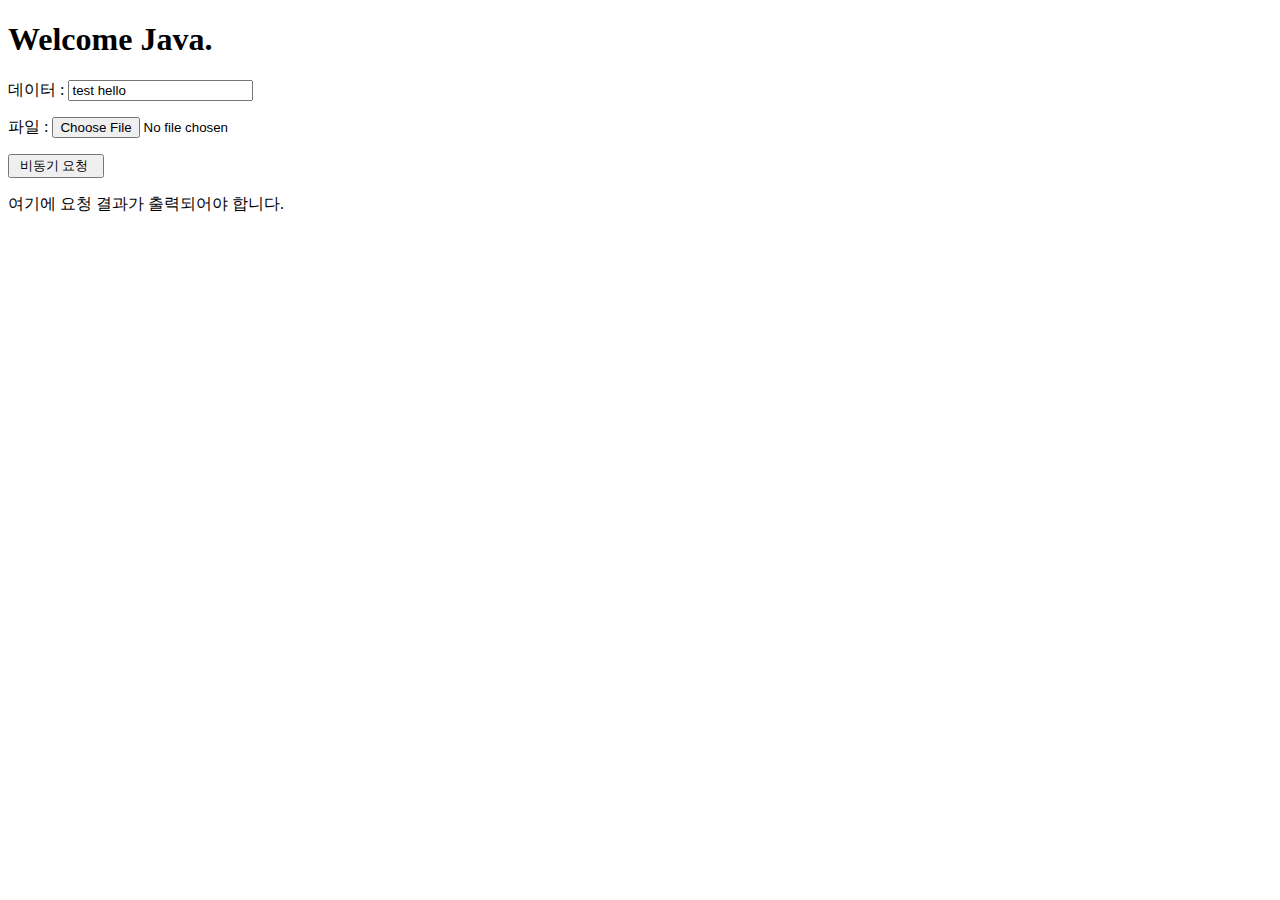
==== SignLanguage/src/main/resources/templates/index.html @ b76e85ae "Add files via upload" ====
<!DOCTYPE html>
<html xmlns:th="http://www.thymeleaf.org">
<head>
<meta charset="UTF-8">
<title>Insert title here</title>
<script src="https://code.jquery.com/jquery-3.6.1.js"></script>
<script type="text/javascript">
$(function() {
    $("input[type=button]").click(function() {
        console.log()
        var form = $("#fileUploadForm")[0];
        var form_data = new FormData(form);
        $("input[type=button]").prop("disabled", true);
        $.ajax({
            url : "http://localhost:8080/java_service",
            async : true,
            type : "POST",
            data : form_data,
            processData: false,
            contentType: false,
            success : function(data) {
                response = JSON.parse(data)
                $("#result").html(response.param+"<br>")
                img_src = "data:image/png;base64,"+response.file
                $("#result").append("<img src='"+img_src+"'>");
                $("input[type=button]").prop("disabled", false);
            },
            error : function(e) {
                console.log("ERROR : ", e);
                alert("fail");
            }
        });
    })
});
</script>
</head>
<body>
<h1>Welcome Java.</h1>
<form method="post" enctype="multipart/form-data" id="fileUploadForm">
    데이터 : <input type="text" name="data" value="test hello"><p>
    파일 : <input type="file" name="file"><p>
    <input type="button" value=" 비동기 요청  ">
</form>
<div id="result">여기에 요청 결과가 출력되어야 합니다.</div>
</body>
</html>
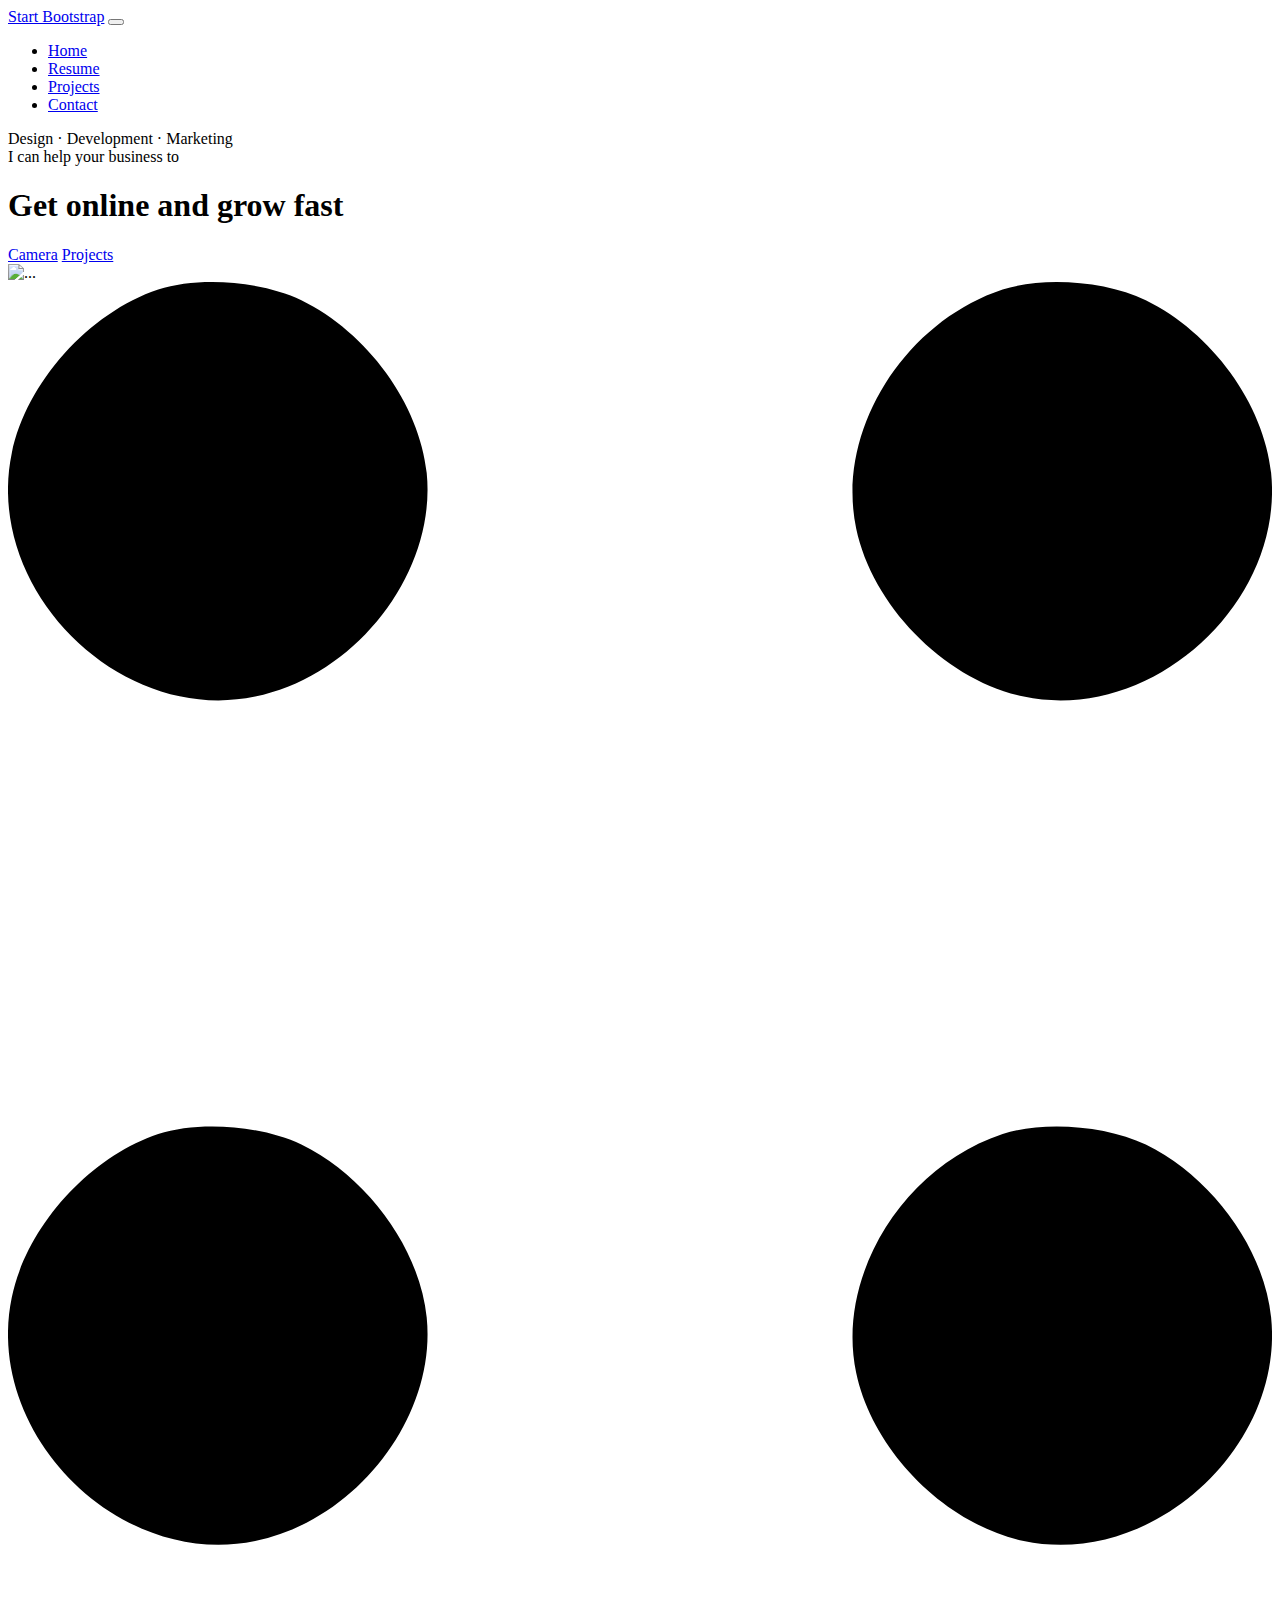
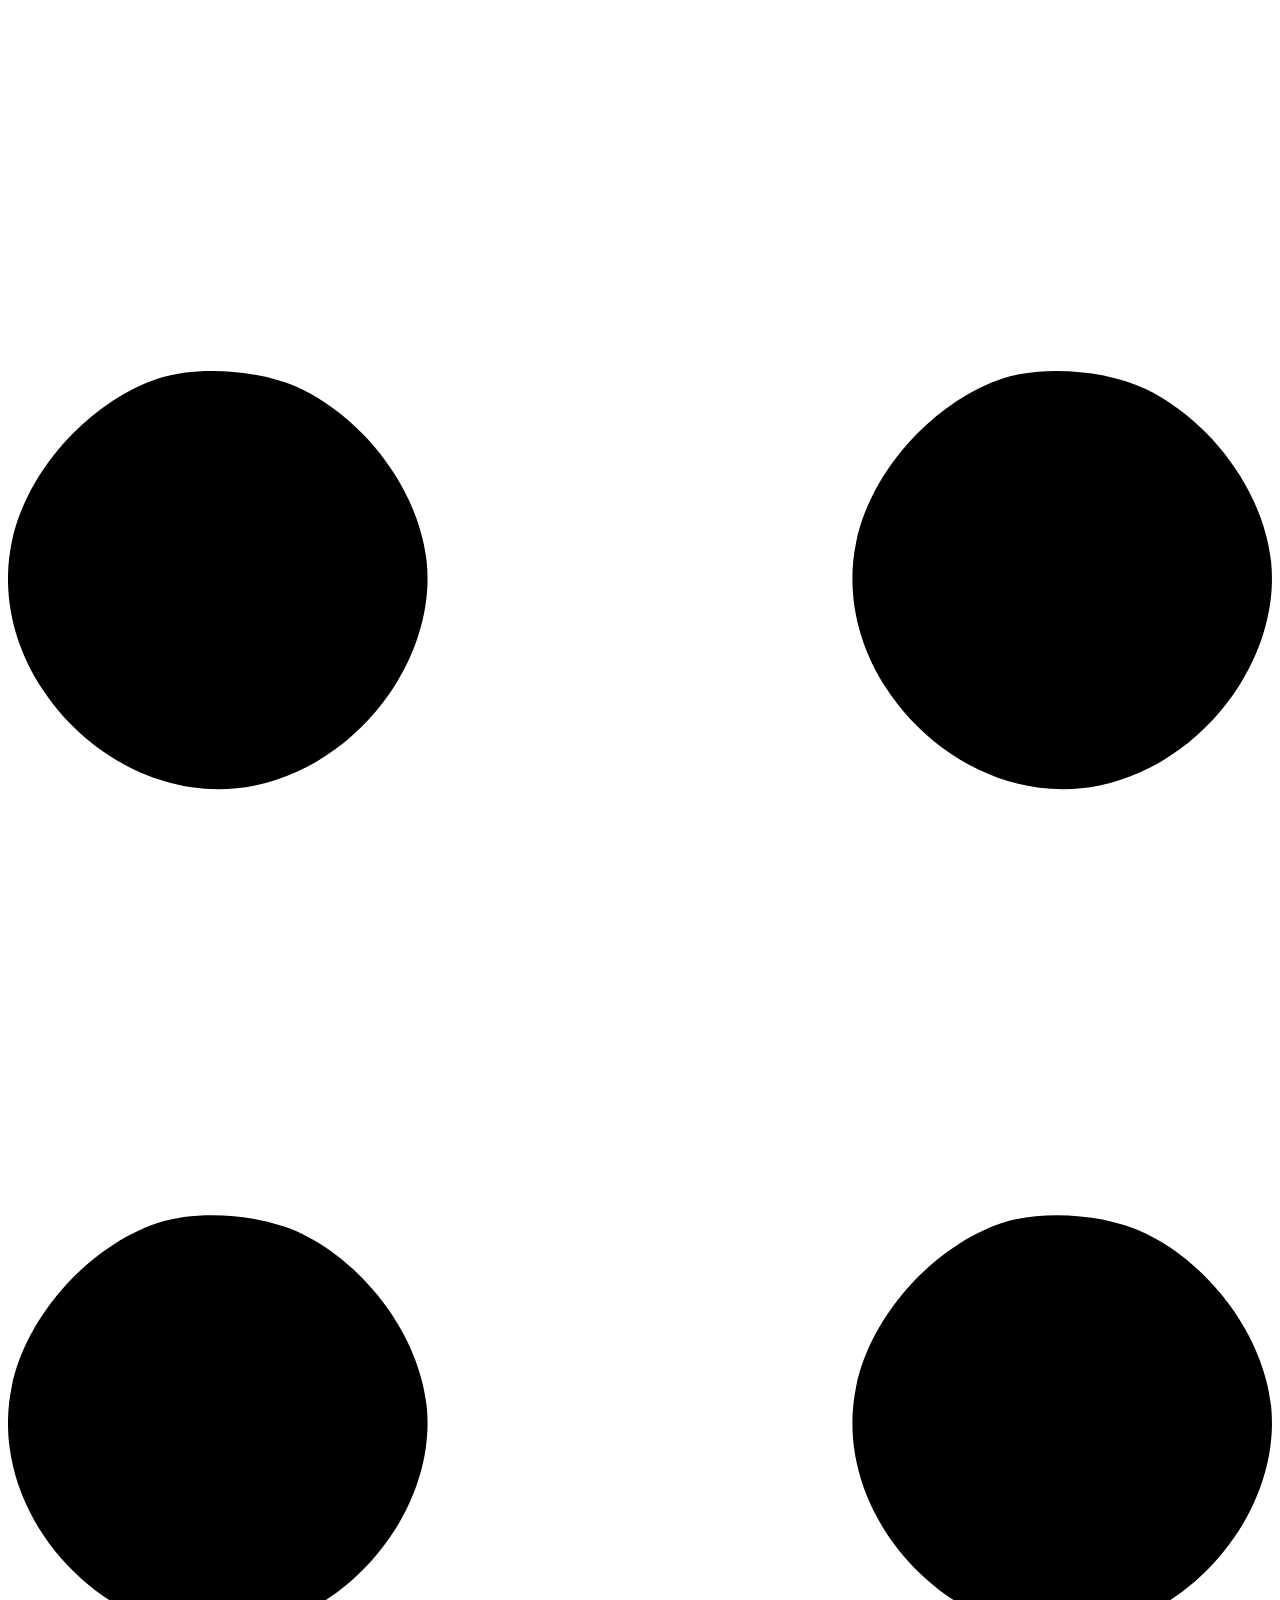
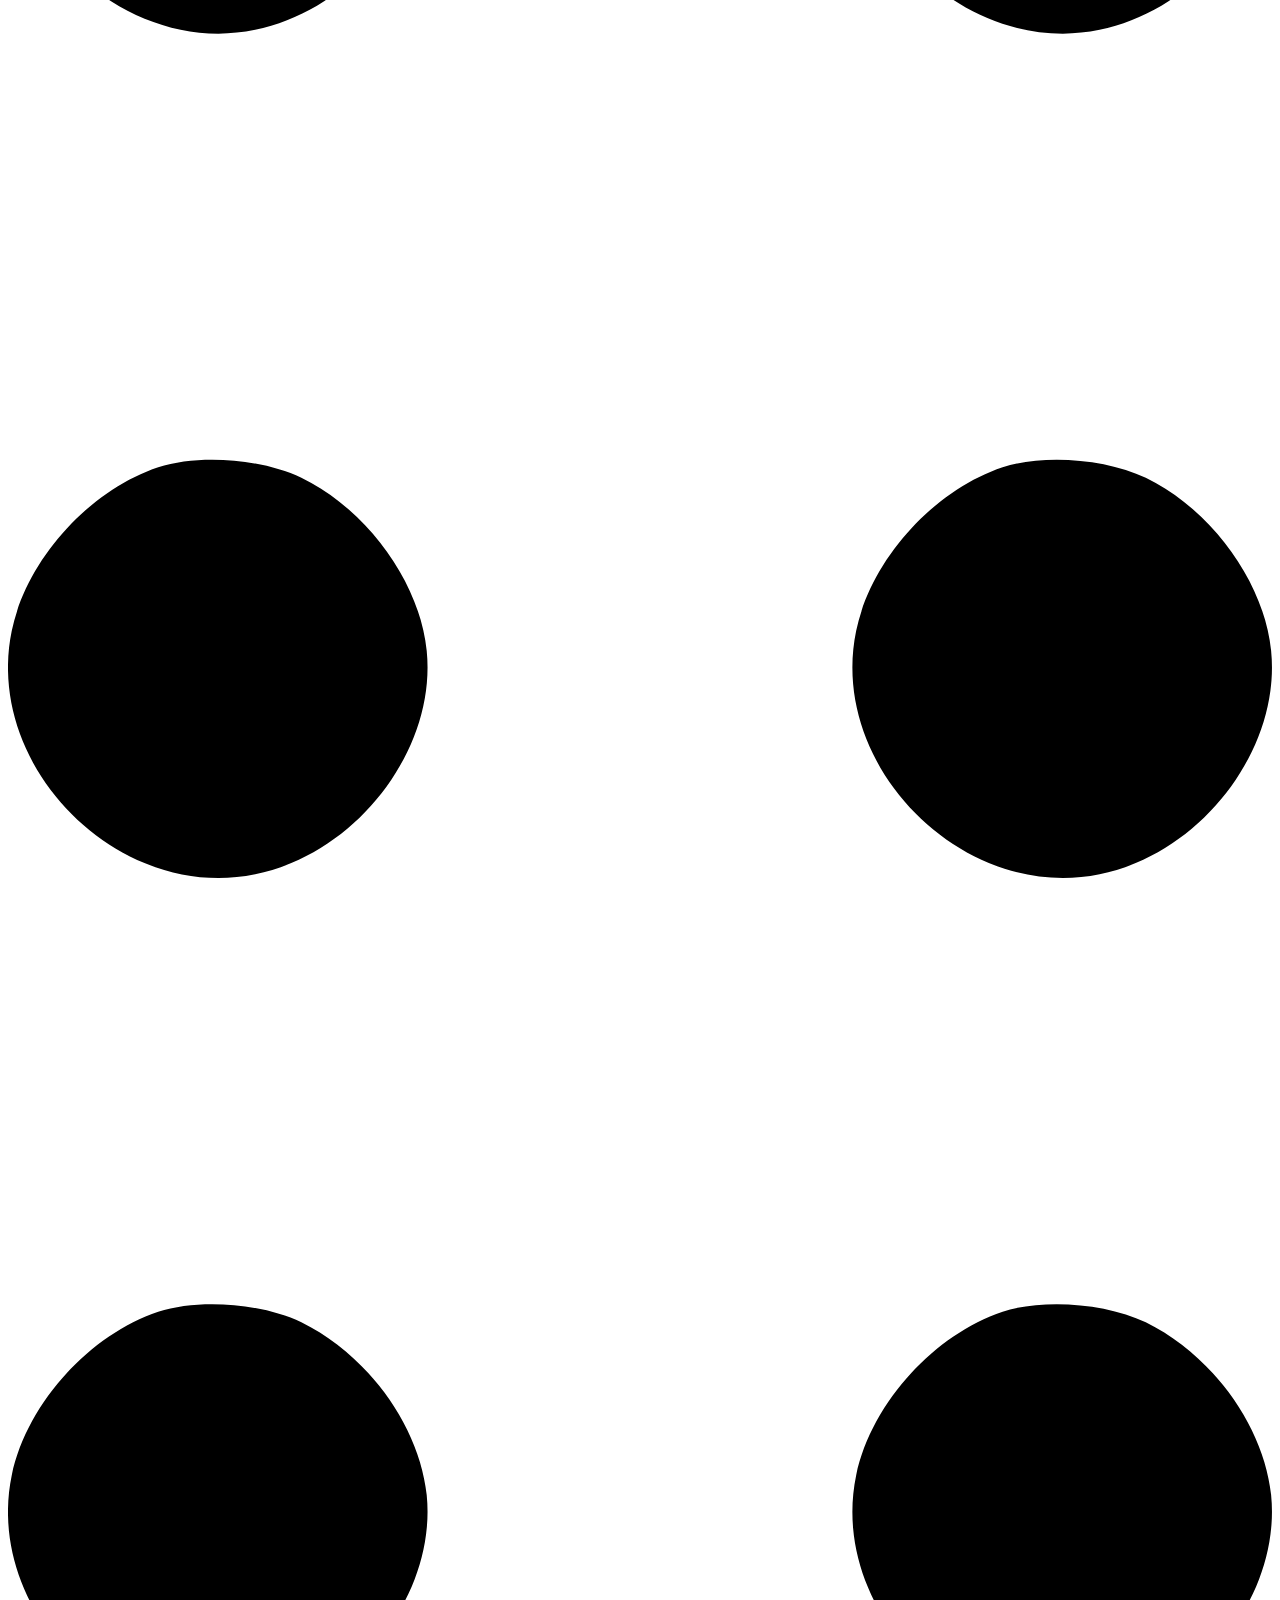
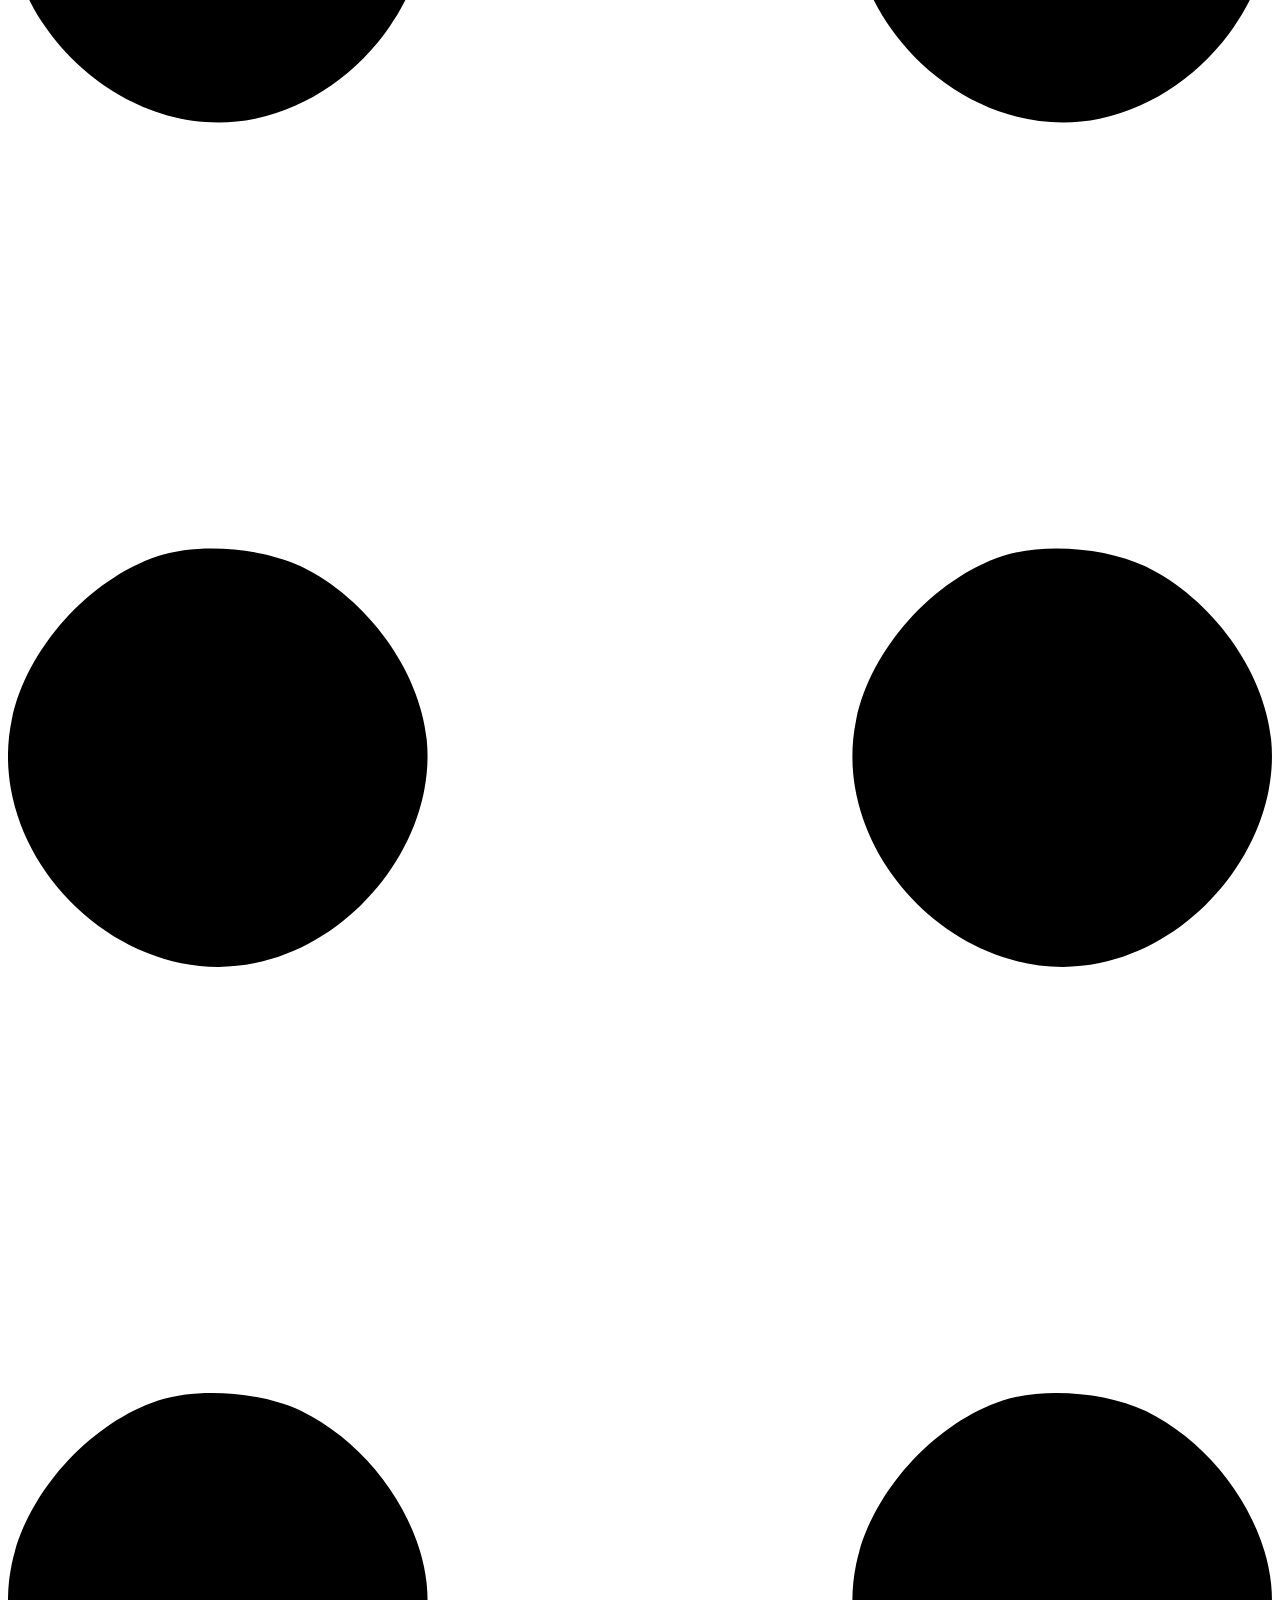
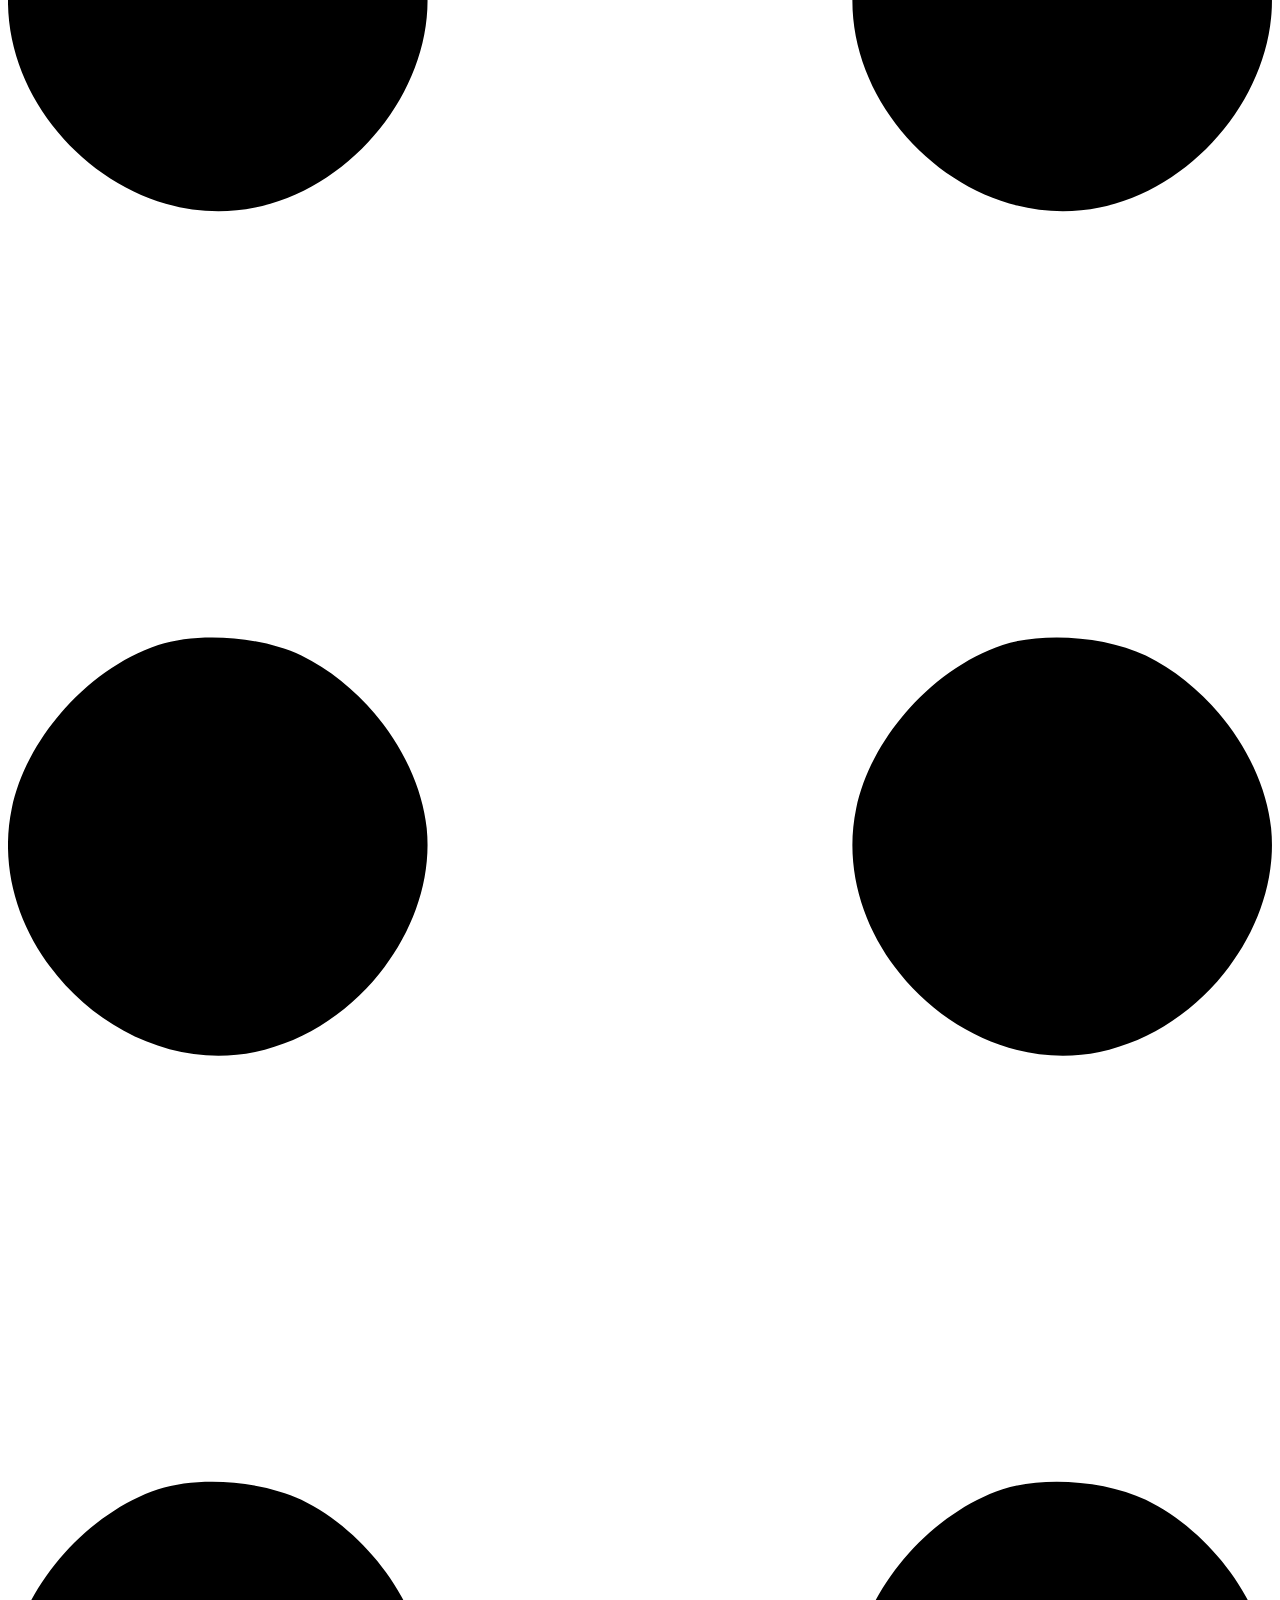
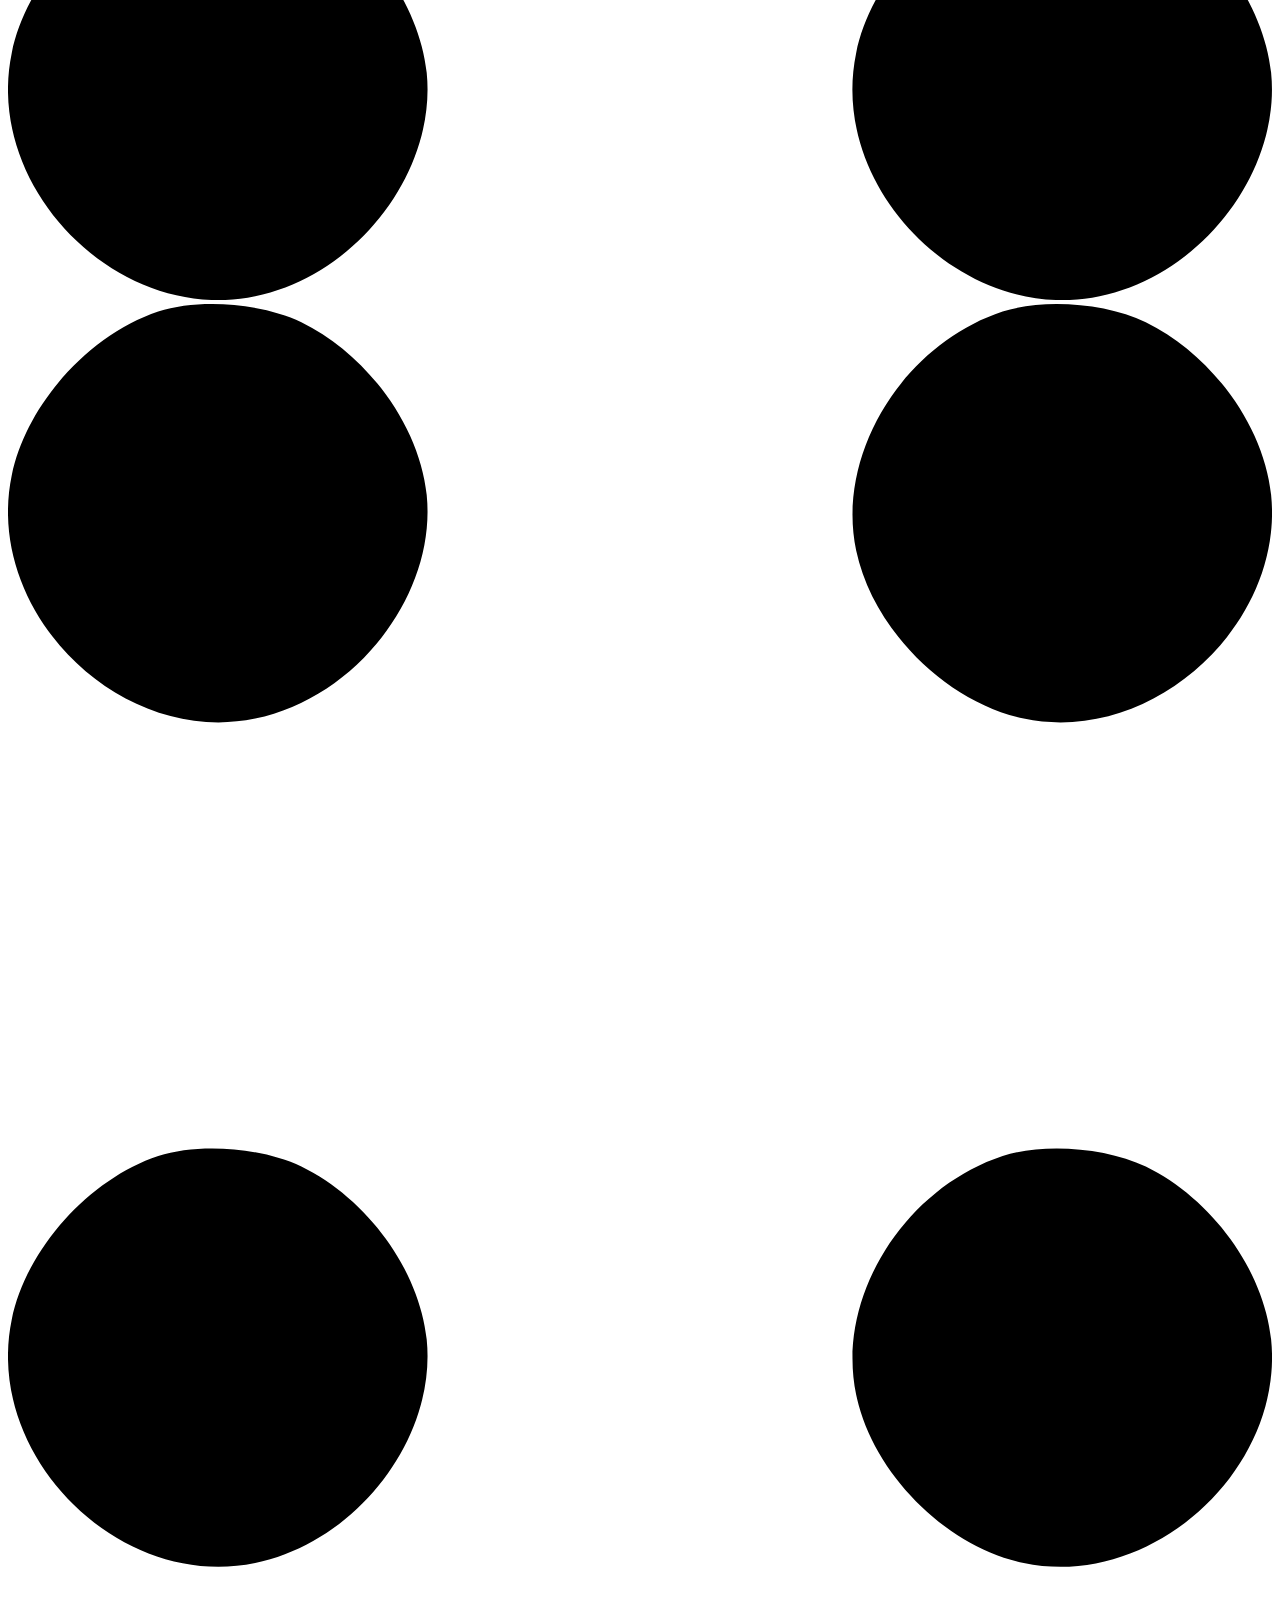
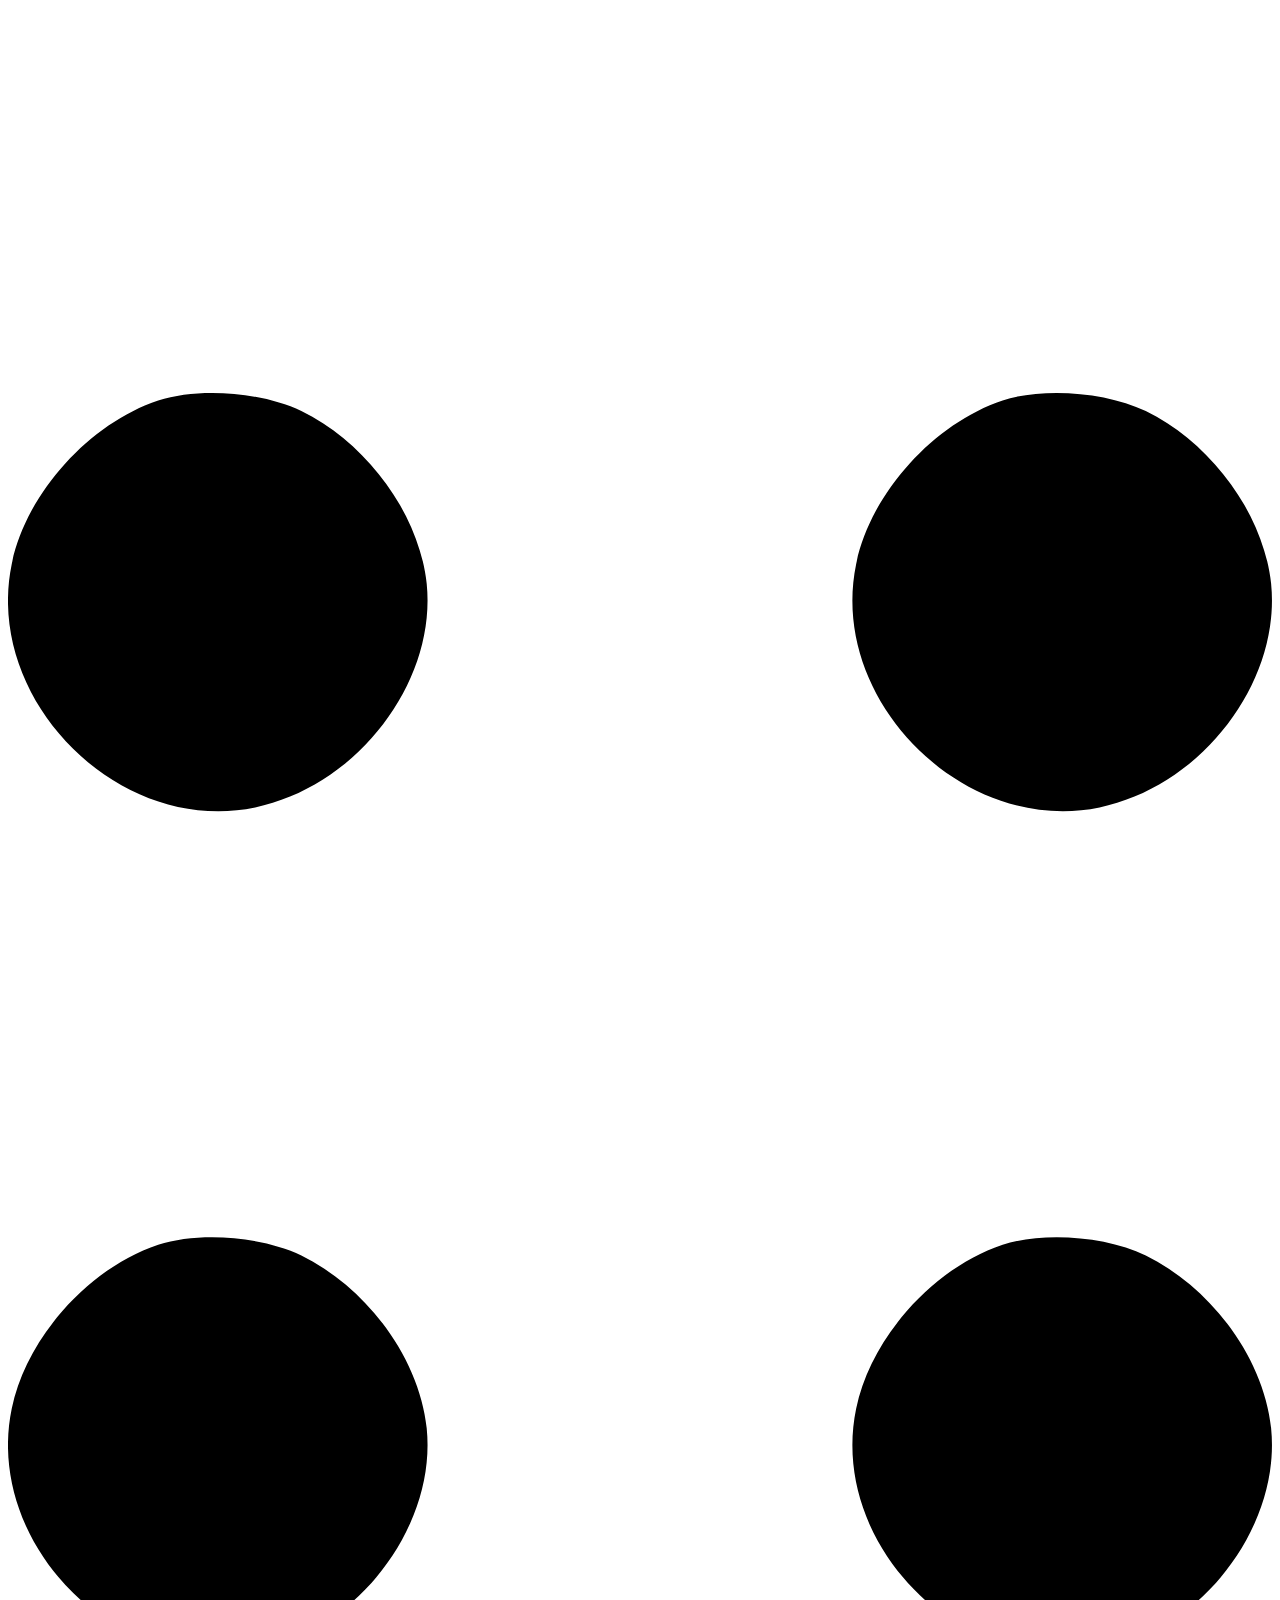
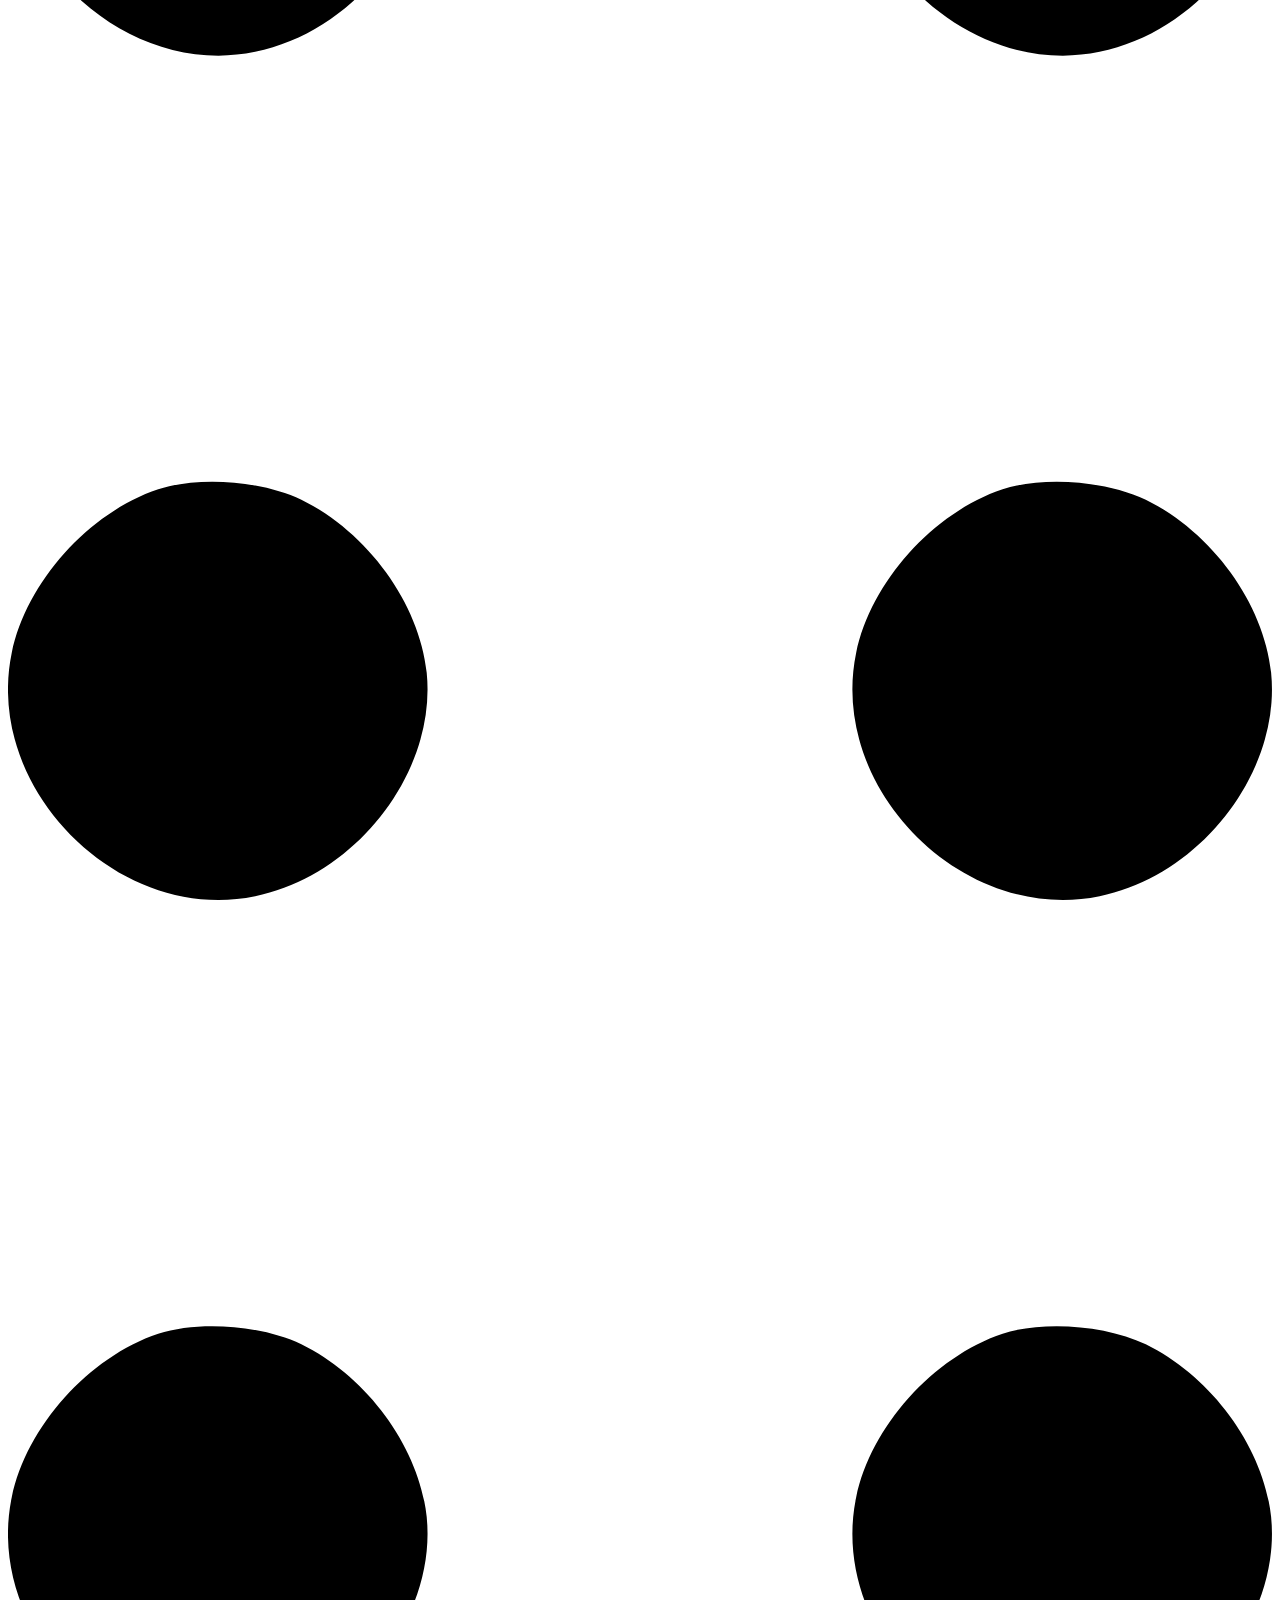
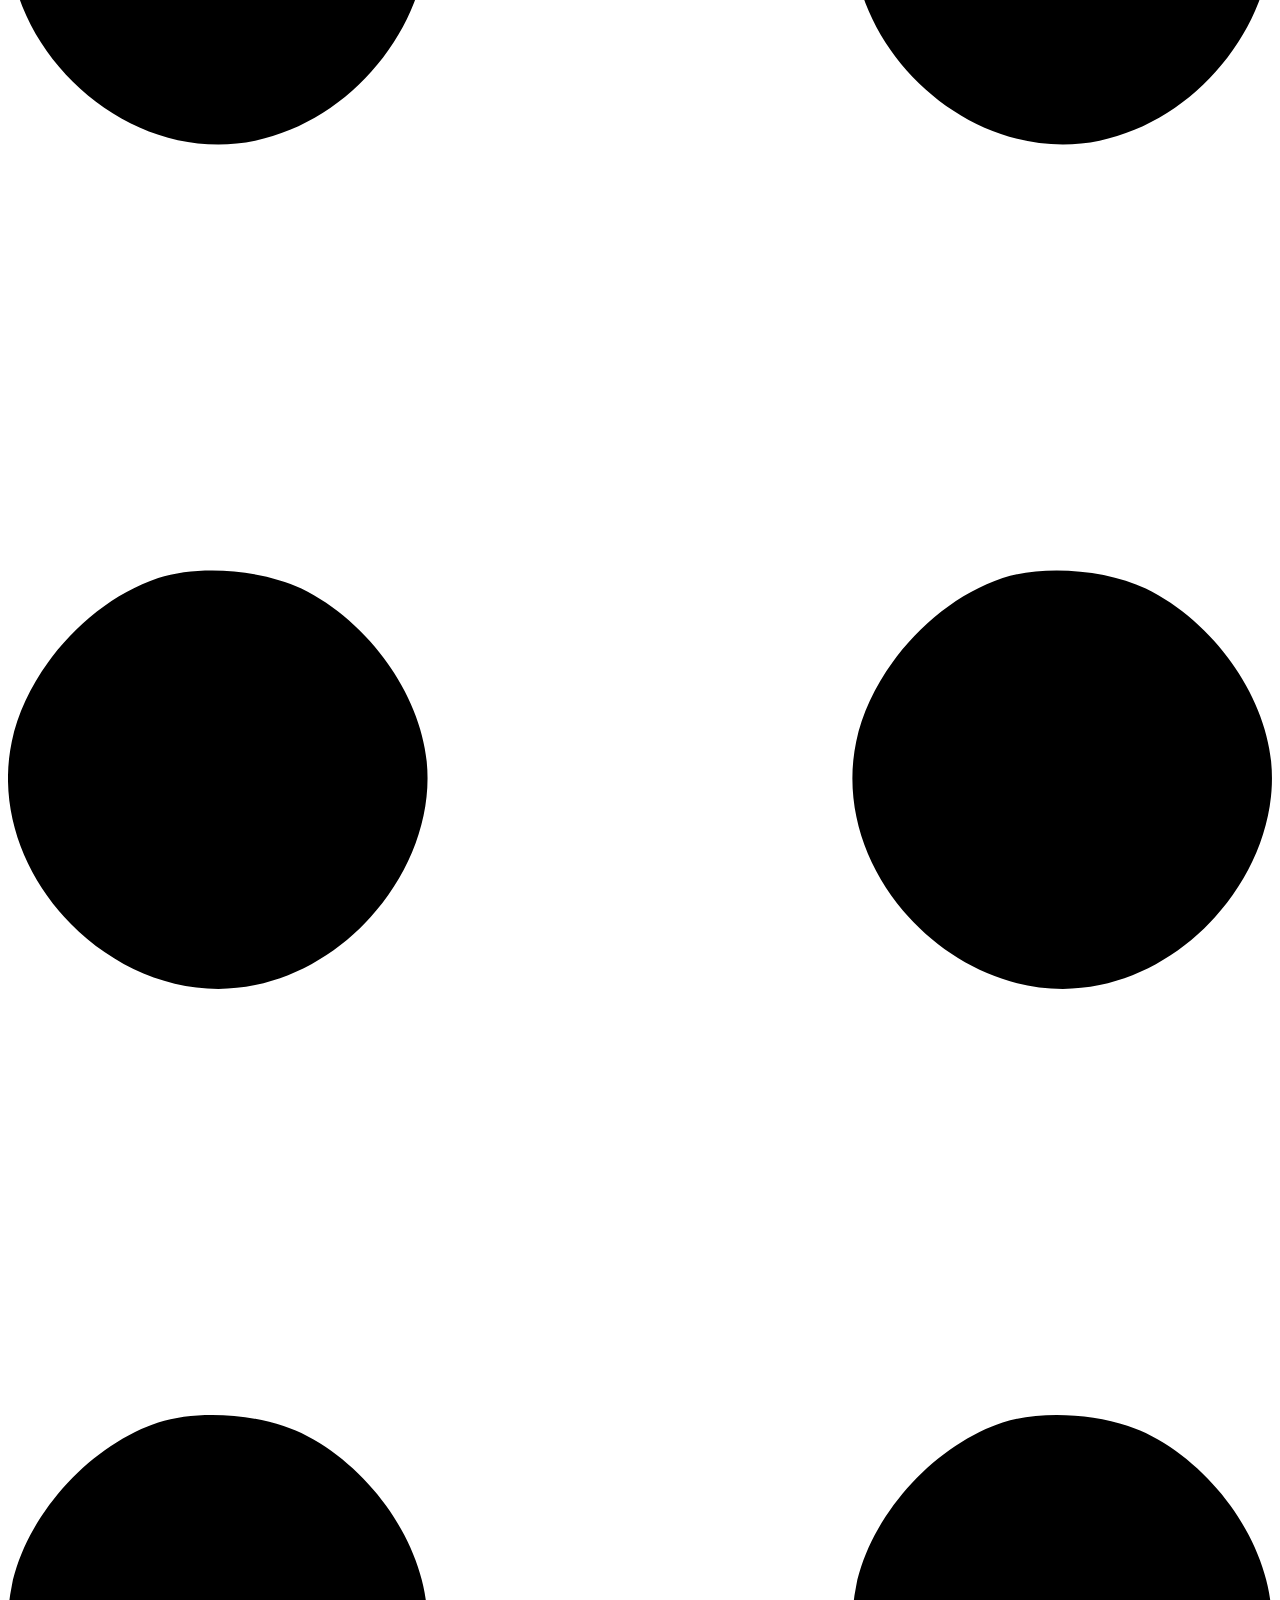
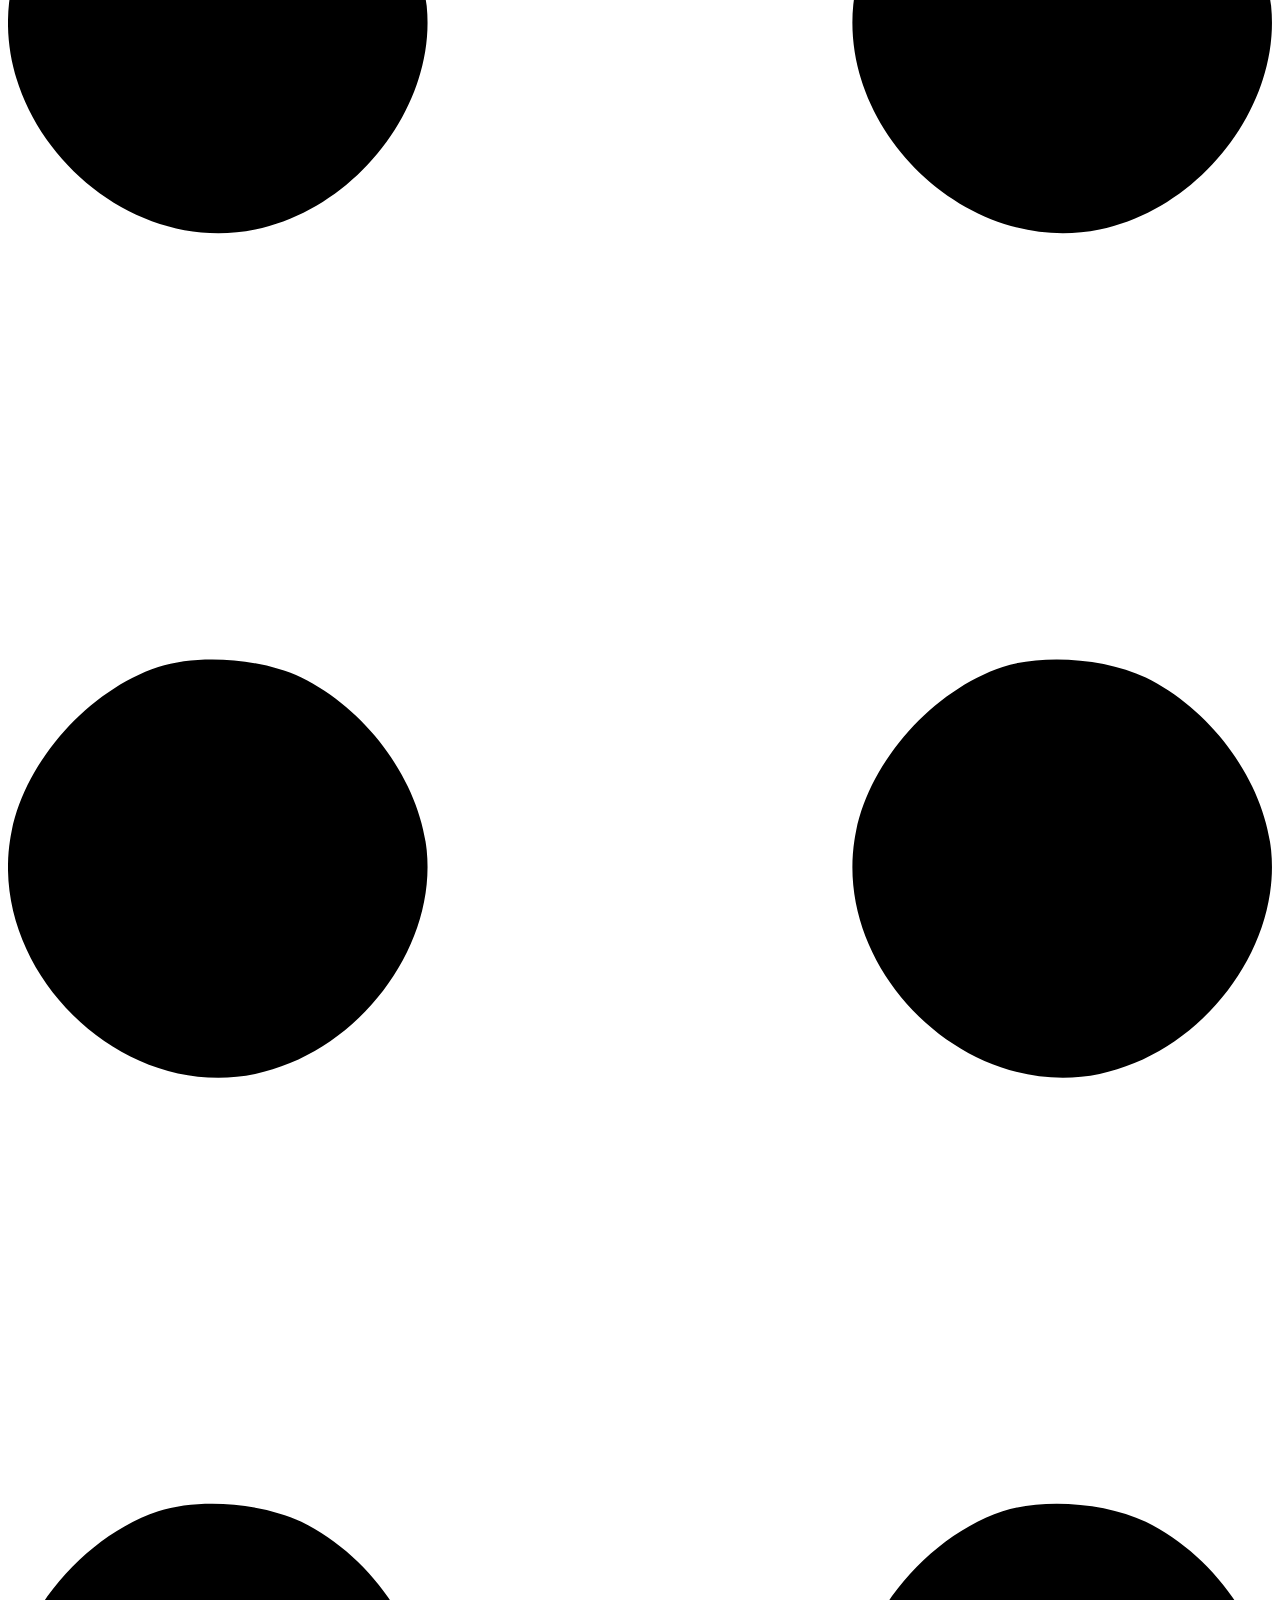
==== commit f7794c5f: "index.html 부트스트랩, ai.html 기본 디자인 적용" ====
--- a/SignLanguage/src/main/resources/templates/index.html
+++ b/SignLanguage/src/main/resources/templates/index.html
@@ -1,46 +1,218 @@
-<!DOCTYPE html>
-<html xmlns:th="http://www.thymeleaf.org">
-<head>
-<meta charset="UTF-8">
-<title>Insert title here</title>
-<script src="https://code.jquery.com/jquery-3.6.1.js"></script>
-<script type="text/javascript">
-$(function() {
-    $("input[type=button]").click(function() {
-        console.log()
-        var form = $("#fileUploadForm")[0];
-        var form_data = new FormData(form);
-        $("input[type=button]").prop("disabled", true);
-        $.ajax({
-            url : "http://localhost:8080/java_service",
-            async : true,
-            type : "POST",
-            data : form_data,
-            processData: false,
-            contentType: false,
-            success : function(data) {
-                response = JSON.parse(data)
-                $("#result").html(response.param+"<br>")
-                img_src = "data:image/png;base64,"+response.file
-                $("#result").append("<img src='"+img_src+"'>");
-                $("input[type=button]").prop("disabled", false);
-            },
-            error : function(e) {
-                console.log("ERROR : ", e);
-                alert("fail");
-            }
-        });
-    })
-});
-</script>
-</head>
-<body>
-<h1>Welcome Java.</h1>
-<form method="post" enctype="multipart/form-data" id="fileUploadForm">
-    데이터 : <input type="text" name="data" value="test hello"><p>
-    파일 : <input type="file" name="file"><p>
-    <input type="button" value=" 비동기 요청  ">
-</form>
-<div id="result">여기에 요청 결과가 출력되어야 합니다.</div>
-</body>
-</html>+<!DOCTYPE html>
+<html lang="en" xmlns:th="http://www.thymeleaf.org">
+    <head>
+        <meta charset="utf-8" />
+        <meta name="viewport" content="width=device-width, initial-scale=1, shrink-to-fit=no" />
+        <meta name="description" content="" />
+        <meta name="author" content="" />
+        <title>Personal - Start Bootstrap Theme</title>
+        <!-- Favicon-->
+        <link rel="icon" type="image/x-icon" href="bootstrap/assets/favicon.ico" />
+        <!-- Custom Google font-->
+        <link rel="preconnect" href="https://fonts.googleapis.com" />
+        <link rel="preconnect" href="https://fonts.gstatic.com" crossorigin />
+        <link href="https://fonts.googleapis.com/css2?family=Plus+Jakarta+Sans:wght@100;200;300;400;500;600;700;800;900&amp;display=swap" rel="stylesheet" />
+        <!-- Bootstrap icons-->
+        <link href="https://cdn.jsdelivr.net/npm/bootstrap-icons@1.8.1/font/bootstrap-icons.css" rel="stylesheet" />
+        <!-- Core theme CSS (includes Bootstrap)-->
+        <link href="bootstrap/css/styles.css" rel="stylesheet" />
+    </head>
+    <body class="d-flex flex-column h-100">
+        <main class="flex-shrink-0">
+            <!-- Navigation-->
+            <nav class="navbar navbar-expand-lg navbar-light bg-white py-3">
+                <div class="container px-5">
+                    <a class="navbar-brand" href="index.html"><span class="fw-bolder text-primary">Start Bootstrap</span></a>
+                    <button class="navbar-toggler" type="button" data-bs-toggle="collapse" data-bs-target="#navbarSupportedContent" aria-controls="navbarSupportedContent" aria-expanded="false" aria-label="Toggle navigation"><span class="navbar-toggler-icon"></span></button>
+                    <div class="collapse navbar-collapse" id="navbarSupportedContent">
+                        <ul class="navbar-nav ms-auto mb-2 mb-lg-0 small fw-bolder">
+                            <li class="nav-item"><a class="nav-link" href="index.html">Home</a></li>
+                            <li class="nav-item"><a class="nav-link" href="resume.html">Resume</a></li>
+                            <li class="nav-item"><a class="nav-link" href="projects.html">Projects</a></li>
+                            <li class="nav-item"><a class="nav-link" href="contact.html">Contact</a></li>
+                        </ul>
+                    </div>
+                </div>
+            </nav>
+            <!-- Header-->
+            <header class="py-5">
+                <div class="container px-5 pb-5">
+                    <div class="row gx-5 align-items-center">
+                        <div class="col-xxl-5">
+                            <!-- Header text content-->
+                            <div class="text-center text-xxl-start">
+                                <div class="badge bg-gradient-primary-to-secondary text-white mb-4"><div class="text-uppercase">Design &middot; Development &middot; Marketing</div></div>
+                                <div class="fs-3 fw-light text-muted">I can help your business to</div>
+                                <h1 class="display-3 fw-bolder mb-5"><span class="text-gradient d-inline">Get online and grow fast</span></h1>
+                                <div class="d-grid gap-3 d-sm-flex justify-content-sm-center justify-content-xxl-start mb-3">
+                                    <a class="btn btn-primary btn-lg px-5 py-3 me-sm-3 fs-6 fw-bolder" href="ai">Camera</a>
+                                    <a class="btn btn-outline-dark btn-lg px-5 py-3 fs-6 fw-bolder" href="projects.html">Projects</a>
+                                </div>
+                            </div>
+                        </div>
+                        <div class="col-xxl-7">
+                            <!-- Header profile picture-->
+                            <div class="d-flex justify-content-center mt-5 mt-xxl-0">
+                                <div class="profile bg-gradient-primary-to-secondary">
+                                    <!-- TIP: For best results, use a photo with a transparent background like the demo example below-->
+                                    <!-- Watch a tutorial on how to do this on YouTube (link)-->
+                                    <img class="profile-img" src="assets/profile.png" alt="..." />
+                                    <div class="dots-1">
+                                        <!-- SVG Dots-->
+                                        <svg version="1.1" xmlns="http://www.w3.org/2000/svg" xmlns:xlink="http://www.w3.org/1999/xlink" x="0px" y="0px" viewBox="0 0 191.6 1215.4" style="enable-background: new 0 0 191.6 1215.4" xml:space="preserve">
+                                            <g transform="translate(0.000000,1280.000000) scale(0.100000,-0.100000)">
+                                                <path d="M227.7,12788.6c-105-35-200-141-222-248c-43-206,163-412,369-369c155,32,275,190,260,339c-11,105-90,213-190,262        C383.7,12801.6,289.7,12808.6,227.7,12788.6z"></path>
+                                                <path d="M1507.7,12788.6c-151-50-253-216-222-362c25-119,136-230,254-255c194-41,395,142,375,339c-11,105-90,213-190,262        C1663.7,12801.6,1569.7,12808.6,1507.7,12788.6z"></path>
+                                                <path d="M227.7,11508.6c-105-35-200-141-222-248c-43-206,163-412,369-369c155,32,275,190,260,339c-11,105-90,213-190,262        C383.7,11521.6,289.7,11528.6,227.7,11508.6z"></path>
+                                                <path d="M1507.7,11508.6c-151-50-253-216-222-362c25-119,136-230,254-255c194-41,395,142,375,339c-11,105-90,213-190,262        C1663.7,11521.6,1569.7,11528.6,1507.7,11508.6z"></path>
+                                                <path d="M227.7,10228.6c-105-35-200-141-222-248c-43-206,163-412,369-369c155,32,275,190,260,339c-11,105-90,213-190,262        C383.7,10241.6,289.7,10248.6,227.7,10228.6z"></path>
+                                                <path d="M1507.7,10228.6c-105-35-200-141-222-248c-43-206,163-412,369-369c155,32,275,190,260,339c-11,105-90,213-190,262        C1663.7,10241.6,1569.7,10248.6,1507.7,10228.6z"></path>
+                                                <path d="M227.7,8948.6c-105-35-200-141-222-248c-43-206,163-412,369-369c155,32,275,190,260,339c-11,105-90,213-190,262        C383.7,8961.6,289.7,8968.6,227.7,8948.6z"></path>
+                                                <path d="M1507.7,8948.6c-105-35-200-141-222-248c-43-206,163-412,369-369c155,32,275,190,260,339c-11,105-90,213-190,262        C1663.7,8961.6,1569.7,8968.6,1507.7,8948.6z"></path>
+                                                <path d="M227.7,7668.6c-105-35-200-141-222-248c-43-206,163-412,369-369c155,32,275,190,260,339c-11,105-90,213-190,262        C383.7,7681.6,289.7,7688.6,227.7,7668.6z"></path>
+                                                <path d="M1507.7,7668.6c-105-35-200-141-222-248c-43-206,163-412,369-369c155,32,275,190,260,339c-11,105-90,213-190,262        C1663.7,7681.6,1569.7,7688.6,1507.7,7668.6z"></path>
+                                                <path d="M227.7,6388.6c-105-35-200-141-222-248c-43-206,163-412,369-369c155,32,275,190,260,339c-11,105-90,213-190,262        C383.7,6401.6,289.7,6408.6,227.7,6388.6z"></path>
+                                                <path d="M1507.7,6388.6c-105-35-200-141-222-248c-43-206,163-412,369-369c155,32,275,190,260,339c-11,105-90,213-190,262        C1663.7,6401.6,1569.7,6408.6,1507.7,6388.6z"></path>
+                                                <path d="M227.7,5108.6c-105-35-200-141-222-248c-43-206,163-412,369-369c155,32,275,190,260,339c-11,105-90,213-190,262        C383.7,5121.6,289.7,5128.6,227.7,5108.6z"></path>
+                                                <path d="M1507.7,5108.6c-105-35-200-141-222-248c-43-206,163-412,369-369c155,32,275,190,260,339c-11,105-90,213-190,262        C1663.7,5121.6,1569.7,5128.6,1507.7,5108.6z"></path>
+                                                <path d="M227.7,3828.6c-105-35-200-141-222-248c-43-206,163-412,369-369c155,32,275,190,260,339c-11,105-90,213-190,262        C383.7,3841.6,289.7,3848.6,227.7,3828.6z"></path>
+                                                <path d="M1507.7,3828.6c-105-35-200-141-222-248c-43-206,163-412,369-369c155,32,275,190,260,339c-11,105-90,213-190,262        C1663.7,3841.6,1569.7,3848.6,1507.7,3828.6z"></path>
+                                                <path d="M227.7,2548.6c-105-35-200-141-222-248c-43-206,163-412,369-369c155,32,275,190,260,339c-11,105-90,213-190,262        C383.7,2561.6,289.7,2568.6,227.7,2548.6z"></path>
+                                                <path d="M1507.7,2548.6c-105-35-200-141-222-248c-43-206,163-412,369-369c155,32,275,190,260,339c-11,105-90,213-190,262        C1663.7,2561.6,1569.7,2568.6,1507.7,2548.6z"></path>
+                                                <path d="M227.7,1268.6c-105-35-200-141-222-248c-43-206,163-412,369-369c155,32,275,190,260,339c-11,105-90,213-190,262        C383.7,1281.6,289.7,1288.6,227.7,1268.6z"></path>
+                                                <path d="M1507.7,1268.6c-105-35-200-141-222-248c-43-206,163-412,369-369c155,32,275,190,260,339c-11,105-90,213-190,262        C1663.7,1281.6,1569.7,1288.6,1507.7,1268.6z"></path>
+                                            </g>
+                                        </svg>
+                                        <!-- END of SVG dots-->
+                                    </div>
+                                    <div class="dots-2">
+                                        <!-- SVG Dots-->
+                                        <svg version="1.1" xmlns="http://www.w3.org/2000/svg" xmlns:xlink="http://www.w3.org/1999/xlink" x="0px" y="0px" viewBox="0 0 191.6 1215.4" style="enable-background: new 0 0 191.6 1215.4" xml:space="preserve">
+                                            <g transform="translate(0.000000,1280.000000) scale(0.100000,-0.100000)">
+                                                <path d="M227.7,12788.6c-105-35-200-141-222-248c-43-206,163-412,369-369c155,32,275,190,260,339c-11,105-90,213-190,262        C383.7,12801.6,289.7,12808.6,227.7,12788.6z"></path>
+                                                <path d="M1507.7,12788.6c-151-50-253-216-222-362c25-119,136-230,254-255c194-41,395,142,375,339c-11,105-90,213-190,262        C1663.7,12801.6,1569.7,12808.6,1507.7,12788.6z"></path>
+                                                <path d="M227.7,11508.6c-105-35-200-141-222-248c-43-206,163-412,369-369c155,32,275,190,260,339c-11,105-90,213-190,262        C383.7,11521.6,289.7,11528.6,227.7,11508.6z"></path>
+                                                <path d="M1507.7,11508.6c-151-50-253-216-222-362c25-119,136-230,254-255c194-41,395,142,375,339c-11,105-90,213-190,262        C1663.7,11521.6,1569.7,11528.6,1507.7,11508.6z"></path>
+                                                <path d="M227.7,10228.6c-105-35-200-141-222-248c-43-206,163-412,369-369c155,32,275,190,260,339c-11,105-90,213-190,262        C383.7,10241.6,289.7,10248.6,227.7,10228.6z"></path>
+                                                <path d="M1507.7,10228.6c-105-35-200-141-222-248c-43-206,163-412,369-369c155,32,275,190,260,339c-11,105-90,213-190,262        C1663.7,10241.6,1569.7,10248.6,1507.7,10228.6z"></path>
+                                                <path d="M227.7,8948.6c-105-35-200-141-222-248c-43-206,163-412,369-369c155,32,275,190,260,339c-11,105-90,213-190,262        C383.7,8961.6,289.7,8968.6,227.7,8948.6z"></path>
+                                                <path d="M1507.7,8948.6c-105-35-200-141-222-248c-43-206,163-412,369-369c155,32,275,190,260,339c-11,105-90,213-190,262        C1663.7,8961.6,1569.7,8968.6,1507.7,8948.6z"></path>
+                                                <path d="M227.7,7668.6c-105-35-200-141-222-248c-43-206,163-412,369-369c155,32,275,190,260,339c-11,105-90,213-190,262        C383.7,7681.6,289.7,7688.6,227.7,7668.6z"></path>
+                                                <path d="M1507.7,7668.6c-105-35-200-141-222-248c-43-206,163-412,369-369c155,32,275,190,260,339c-11,105-90,213-190,262        C1663.7,7681.6,1569.7,7688.6,1507.7,7668.6z"></path>
+                                                <path d="M227.7,6388.6c-105-35-200-141-222-248c-43-206,163-412,369-369c155,32,275,190,260,339c-11,105-90,213-190,262        C383.7,6401.6,289.7,6408.6,227.7,6388.6z"></path>
+                                                <path d="M1507.7,6388.6c-105-35-200-141-222-248c-43-206,163-412,369-369c155,32,275,190,260,339c-11,105-90,213-190,262        C1663.7,6401.6,1569.7,6408.6,1507.7,6388.6z"></path>
+                                                <path d="M227.7,5108.6c-105-35-200-141-222-248c-43-206,163-412,369-369c155,32,275,190,260,339c-11,105-90,213-190,262        C383.7,5121.6,289.7,5128.6,227.7,5108.6z"></path>
+                                                <path d="M1507.7,5108.6c-105-35-200-141-222-248c-43-206,163-412,369-369c155,32,275,190,260,339c-11,105-90,213-190,262        C1663.7,5121.6,1569.7,5128.6,1507.7,5108.6z"></path>
+                                                <path d="M227.7,3828.6c-105-35-200-141-222-248c-43-206,163-412,369-369c155,32,275,190,260,339c-11,105-90,213-190,262        C383.7,3841.6,289.7,3848.6,227.7,3828.6z"></path>
+                                                <path d="M1507.7,3828.6c-105-35-200-141-222-248c-43-206,163-412,369-369c155,32,275,190,260,339c-11,105-90,213-190,262        C1663.7,3841.6,1569.7,3848.6,1507.7,3828.6z"></path>
+                                                <path d="M227.7,2548.6c-105-35-200-141-222-248c-43-206,163-412,369-369c155,32,275,190,260,339c-11,105-90,213-190,262        C383.7,2561.6,289.7,2568.6,227.7,2548.6z"></path>
+                                                <path d="M1507.7,2548.6c-105-35-200-141-222-248c-43-206,163-412,369-369c155,32,275,190,260,339c-11,105-90,213-190,262        C1663.7,2561.6,1569.7,2568.6,1507.7,2548.6z"></path>
+                                                <path d="M227.7,1268.6c-105-35-200-141-222-248c-43-206,163-412,369-369c155,32,275,190,260,339c-11,105-90,213-190,262        C383.7,1281.6,289.7,1288.6,227.7,1268.6z"></path>
+                                                <path d="M1507.7,1268.6c-105-35-200-141-222-248c-43-206,163-412,369-369c155,32,275,190,260,339c-11,105-90,213-190,262        C1663.7,1281.6,1569.7,1288.6,1507.7,1268.6z"></path>
+                                            </g>
+                                        </svg>
+                                        <!-- END of SVG dots-->
+                                    </div>
+                                    <div class="dots-3">
+                                        <!-- SVG Dots-->
+                                        <svg version="1.1" xmlns="http://www.w3.org/2000/svg" xmlns:xlink="http://www.w3.org/1999/xlink" x="0px" y="0px" viewBox="0 0 191.6 1215.4" style="enable-background: new 0 0 191.6 1215.4" xml:space="preserve">
+                                            <g transform="translate(0.000000,1280.000000) scale(0.100000,-0.100000)">
+                                                <path d="M227.7,12788.6c-105-35-200-141-222-248c-43-206,163-412,369-369c155,32,275,190,260,339c-11,105-90,213-190,262        C383.7,12801.6,289.7,12808.6,227.7,12788.6z"></path>
+                                                <path d="M1507.7,12788.6c-151-50-253-216-222-362c25-119,136-230,254-255c194-41,395,142,375,339c-11,105-90,213-190,262        C1663.7,12801.6,1569.7,12808.6,1507.7,12788.6z"></path>
+                                                <path d="M227.7,11508.6c-105-35-200-141-222-248c-43-206,163-412,369-369c155,32,275,190,260,339c-11,105-90,213-190,262        C383.7,11521.6,289.7,11528.6,227.7,11508.6z"></path>
+                                                <path d="M1507.7,11508.6c-151-50-253-216-222-362c25-119,136-230,254-255c194-41,395,142,375,339c-11,105-90,213-190,262        C1663.7,11521.6,1569.7,11528.6,1507.7,11508.6z"></path>
+                                                <path d="M227.7,10228.6c-105-35-200-141-222-248c-43-206,163-412,369-369c155,32,275,190,260,339c-11,105-90,213-190,262        C383.7,10241.6,289.7,10248.6,227.7,10228.6z"></path>
+                                                <path d="M1507.7,10228.6c-105-35-200-141-222-248c-43-206,163-412,369-369c155,32,275,190,260,339c-11,105-90,213-190,262        C1663.7,10241.6,1569.7,10248.6,1507.7,10228.6z"></path>
+                                                <path d="M227.7,8948.6c-105-35-200-141-222-248c-43-206,163-412,369-369c155,32,275,190,260,339c-11,105-90,213-190,262        C383.7,8961.6,289.7,8968.6,227.7,8948.6z"></path>
+                                                <path d="M1507.7,8948.6c-105-35-200-141-222-248c-43-206,163-412,369-369c155,32,275,190,260,339c-11,105-90,213-190,262        C1663.7,8961.6,1569.7,8968.6,1507.7,8948.6z"></path>
+                                                <path d="M227.7,7668.6c-105-35-200-141-222-248c-43-206,163-412,369-369c155,32,275,190,260,339c-11,105-90,213-190,262        C383.7,7681.6,289.7,7688.6,227.7,7668.6z"></path>
+                                                <path d="M1507.7,7668.6c-105-35-200-141-222-248c-43-206,163-412,369-369c155,32,275,190,260,339c-11,105-90,213-190,262        C1663.7,7681.6,1569.7,7688.6,1507.7,7668.6z"></path>
+                                                <path d="M227.7,6388.6c-105-35-200-141-222-248c-43-206,163-412,369-369c155,32,275,190,260,339c-11,105-90,213-190,262        C383.7,6401.6,289.7,6408.6,227.7,6388.6z"></path>
+                                                <path d="M1507.7,6388.6c-105-35-200-141-222-248c-43-206,163-412,369-369c155,32,275,190,260,339c-11,105-90,213-190,262        C1663.7,6401.6,1569.7,6408.6,1507.7,6388.6z"></path>
+                                                <path d="M227.7,5108.6c-105-35-200-141-222-248c-43-206,163-412,369-369c155,32,275,190,260,339c-11,105-90,213-190,262        C383.7,5121.6,289.7,5128.6,227.7,5108.6z"></path>
+                                                <path d="M1507.7,5108.6c-105-35-200-141-222-248c-43-206,163-412,369-369c155,32,275,190,260,339c-11,105-90,213-190,262        C1663.7,5121.6,1569.7,5128.6,1507.7,5108.6z"></path>
+                                                <path d="M227.7,3828.6c-105-35-200-141-222-248c-43-206,163-412,369-369c155,32,275,190,260,339c-11,105-90,213-190,262        C383.7,3841.6,289.7,3848.6,227.7,3828.6z"></path>
+                                                <path d="M1507.7,3828.6c-105-35-200-141-222-248c-43-206,163-412,369-369c155,32,275,190,260,339c-11,105-90,213-190,262        C1663.7,3841.6,1569.7,3848.6,1507.7,3828.6z"></path>
+                                                <path d="M227.7,2548.6c-105-35-200-141-222-248c-43-206,163-412,369-369c155,32,275,190,260,339c-11,105-90,213-190,262        C383.7,2561.6,289.7,2568.6,227.7,2548.6z"></path>
+                                                <path d="M1507.7,2548.6c-105-35-200-141-222-248c-43-206,163-412,369-369c155,32,275,190,260,339c-11,105-90,213-190,262        C1663.7,2561.6,1569.7,2568.6,1507.7,2548.6z"></path>
+                                                <path d="M227.7,1268.6c-105-35-200-141-222-248c-43-206,163-412,369-369c155,32,275,190,260,339c-11,105-90,213-190,262        C383.7,1281.6,289.7,1288.6,227.7,1268.6z"></path>
+                                                <path d="M1507.7,1268.6c-105-35-200-141-222-248c-43-206,163-412,369-369c155,32,275,190,260,339c-11,105-90,213-190,262        C1663.7,1281.6,1569.7,1288.6,1507.7,1268.6z"></path>
+                                            </g>
+                                        </svg>
+                                        <!-- END of SVG dots-->
+                                    </div>
+                                    <div class="dots-4">
+                                        <!-- SVG Dots-->
+                                        <svg version="1.1" xmlns="http://www.w3.org/2000/svg" xmlns:xlink="http://www.w3.org/1999/xlink" x="0px" y="0px" viewBox="0 0 191.6 1215.4" style="enable-background: new 0 0 191.6 1215.4" xml:space="preserve">
+                                            <g transform="translate(0.000000,1280.000000) scale(0.100000,-0.100000)">
+                                                <path d="M227.7,12788.6c-105-35-200-141-222-248c-43-206,163-412,369-369c155,32,275,190,260,339c-11,105-90,213-190,262        C383.7,12801.6,289.7,12808.6,227.7,12788.6z"></path>
+                                                <path d="M1507.7,12788.6c-151-50-253-216-222-362c25-119,136-230,254-255c194-41,395,142,375,339c-11,105-90,213-190,262        C1663.7,12801.6,1569.7,12808.6,1507.7,12788.6z"></path>
+                                                <path d="M227.7,11508.6c-105-35-200-141-222-248c-43-206,163-412,369-369c155,32,275,190,260,339c-11,105-90,213-190,262        C383.7,11521.6,289.7,11528.6,227.7,11508.6z"></path>
+                                                <path d="M1507.7,11508.6c-151-50-253-216-222-362c25-119,136-230,254-255c194-41,395,142,375,339c-11,105-90,213-190,262        C1663.7,11521.6,1569.7,11528.6,1507.7,11508.6z"></path>
+                                                <path d="M227.7,10228.6c-105-35-200-141-222-248c-43-206,163-412,369-369c155,32,275,190,260,339c-11,105-90,213-190,262        C383.7,10241.6,289.7,10248.6,227.7,10228.6z"></path>
+                                                <path d="M1507.7,10228.6c-105-35-200-141-222-248c-43-206,163-412,369-369c155,32,275,190,260,339c-11,105-90,213-190,262        C1663.7,10241.6,1569.7,10248.6,1507.7,10228.6z"></path>
+                                                <path d="M227.7,8948.6c-105-35-200-141-222-248c-43-206,163-412,369-369c155,32,275,190,260,339c-11,105-90,213-190,262        C383.7,8961.6,289.7,8968.6,227.7,8948.6z"></path>
+                                                <path d="M1507.7,8948.6c-105-35-200-141-222-248c-43-206,163-412,369-369c155,32,275,190,260,339c-11,105-90,213-190,262        C1663.7,8961.6,1569.7,8968.6,1507.7,8948.6z"></path>
+                                                <path d="M227.7,7668.6c-105-35-200-141-222-248c-43-206,163-412,369-369c155,32,275,190,260,339c-11,105-90,213-190,262        C383.7,7681.6,289.7,7688.6,227.7,7668.6z"></path>
+                                                <path d="M1507.7,7668.6c-105-35-200-141-222-248c-43-206,163-412,369-369c155,32,275,190,260,339c-11,105-90,213-190,262        C1663.7,7681.6,1569.7,7688.6,1507.7,7668.6z"></path>
+                                                <path d="M227.7,6388.6c-105-35-200-141-222-248c-43-206,163-412,369-369c155,32,275,190,260,339c-11,105-90,213-190,262        C383.7,6401.6,289.7,6408.6,227.7,6388.6z"></path>
+                                                <path d="M1507.7,6388.6c-105-35-200-141-222-248c-43-206,163-412,369-369c155,32,275,190,260,339c-11,105-90,213-190,262        C1663.7,6401.6,1569.7,6408.6,1507.7,6388.6z"></path>
+                                                <path d="M227.7,5108.6c-105-35-200-141-222-248c-43-206,163-412,369-369c155,32,275,190,260,339c-11,105-90,213-190,262        C383.7,5121.6,289.7,5128.6,227.7,5108.6z"></path>
+                                                <path d="M1507.7,5108.6c-105-35-200-141-222-248c-43-206,163-412,369-369c155,32,275,190,260,339c-11,105-90,213-190,262        C1663.7,5121.6,1569.7,5128.6,1507.7,5108.6z"></path>
+                                                <path d="M227.7,3828.6c-105-35-200-141-222-248c-43-206,163-412,369-369c155,32,275,190,260,339c-11,105-90,213-190,262        C383.7,3841.6,289.7,3848.6,227.7,3828.6z"></path>
+                                                <path d="M1507.7,3828.6c-105-35-200-141-222-248c-43-206,163-412,369-369c155,32,275,190,260,339c-11,105-90,213-190,262        C1663.7,3841.6,1569.7,3848.6,1507.7,3828.6z"></path>
+                                                <path d="M227.7,2548.6c-105-35-200-141-222-248c-43-206,163-412,369-369c155,32,275,190,260,339c-11,105-90,213-190,262        C383.7,2561.6,289.7,2568.6,227.7,2548.6z"></path>
+                                                <path d="M1507.7,2548.6c-105-35-200-141-222-248c-43-206,163-412,369-369c155,32,275,190,260,339c-11,105-90,213-190,262        C1663.7,2561.6,1569.7,2568.6,1507.7,2548.6z"></path>
+                                                <path d="M227.7,1268.6c-105-35-200-141-222-248c-43-206,163-412,369-369c155,32,275,190,260,339c-11,105-90,213-190,262        C383.7,1281.6,289.7,1288.6,227.7,1268.6z"></path>
+                                                <path d="M1507.7,1268.6c-105-35-200-141-222-248c-43-206,163-412,369-369c155,32,275,190,260,339c-11,105-90,213-190,262        C1663.7,1281.6,1569.7,1288.6,1507.7,1268.6z"></path>
+                                            </g>
+                                        </svg>
+                                        <!-- END of SVG dots-->
+                                    </div>
+                                </div>
+                            </div>
+                        </div>
+                    </div>
+                </div>
+            </header>
+            <!-- About Section-->
+            <section class="bg-light py-5">
+                <div class="container px-5">
+                    <div class="row gx-5 justify-content-center">
+                        <div class="col-xxl-8">
+                            <div class="text-center my-5">
+                                <h2 class="display-5 fw-bolder"><span class="text-gradient d-inline">About Me</span></h2>
+                                <p class="lead fw-light mb-4">My name is Start Bootstrap and I help brands grow.</p>
+                                <p class="text-muted">Lorem ipsum dolor sit amet, consectetur adipisicing elit. Fugit dolorum itaque qui unde quisquam consequatur autem. Eveniet quasi nobis aliquid cumque officiis sed rem iure ipsa! Praesentium ratione atque dolorem?</p>
+                                <div class="d-flex justify-content-center fs-2 gap-4">
+                                    <a class="text-gradient" href="#!"><i class="bi bi-twitter"></i></a>
+                                    <a class="text-gradient" href="#!"><i class="bi bi-linkedin"></i></a>
+                                    <a class="text-gradient" href="#!"><i class="bi bi-github"></i></a>
+                                </div>
+                            </div>
+                        </div>
+                    </div>
+                </div>
+            </section>
+        </main>
+        <!-- Footer-->
+        <footer class="bg-white py-4 mt-auto">
+            <div class="container px-5">
+                <div class="row align-items-center justify-content-between flex-column flex-sm-row">
+                    <div class="col-auto"><div class="small m-0">Copyright &copy; Your Website 2023</div></div>
+                    <div class="col-auto">
+                        <a class="small" href="#!">Privacy</a>
+                        <span class="mx-1">&middot;</span>
+                        <a class="small" href="#!">Terms</a>
+                        <span class="mx-1">&middot;</span>
+                        <a class="small" href="#!">Contact</a>
+                    </div>
+                </div>
+            </div>
+        </footer>
+        <!-- Bootstrap core JS-->
+        <script src="https://cdn.jsdelivr.net/npm/bootstrap@5.2.3/dist/js/bootstrap.bundle.min.js"></script>
+        <!-- Core theme JS-->
+        <script src="js/scripts.js"></script>
+    </body>
+</html>
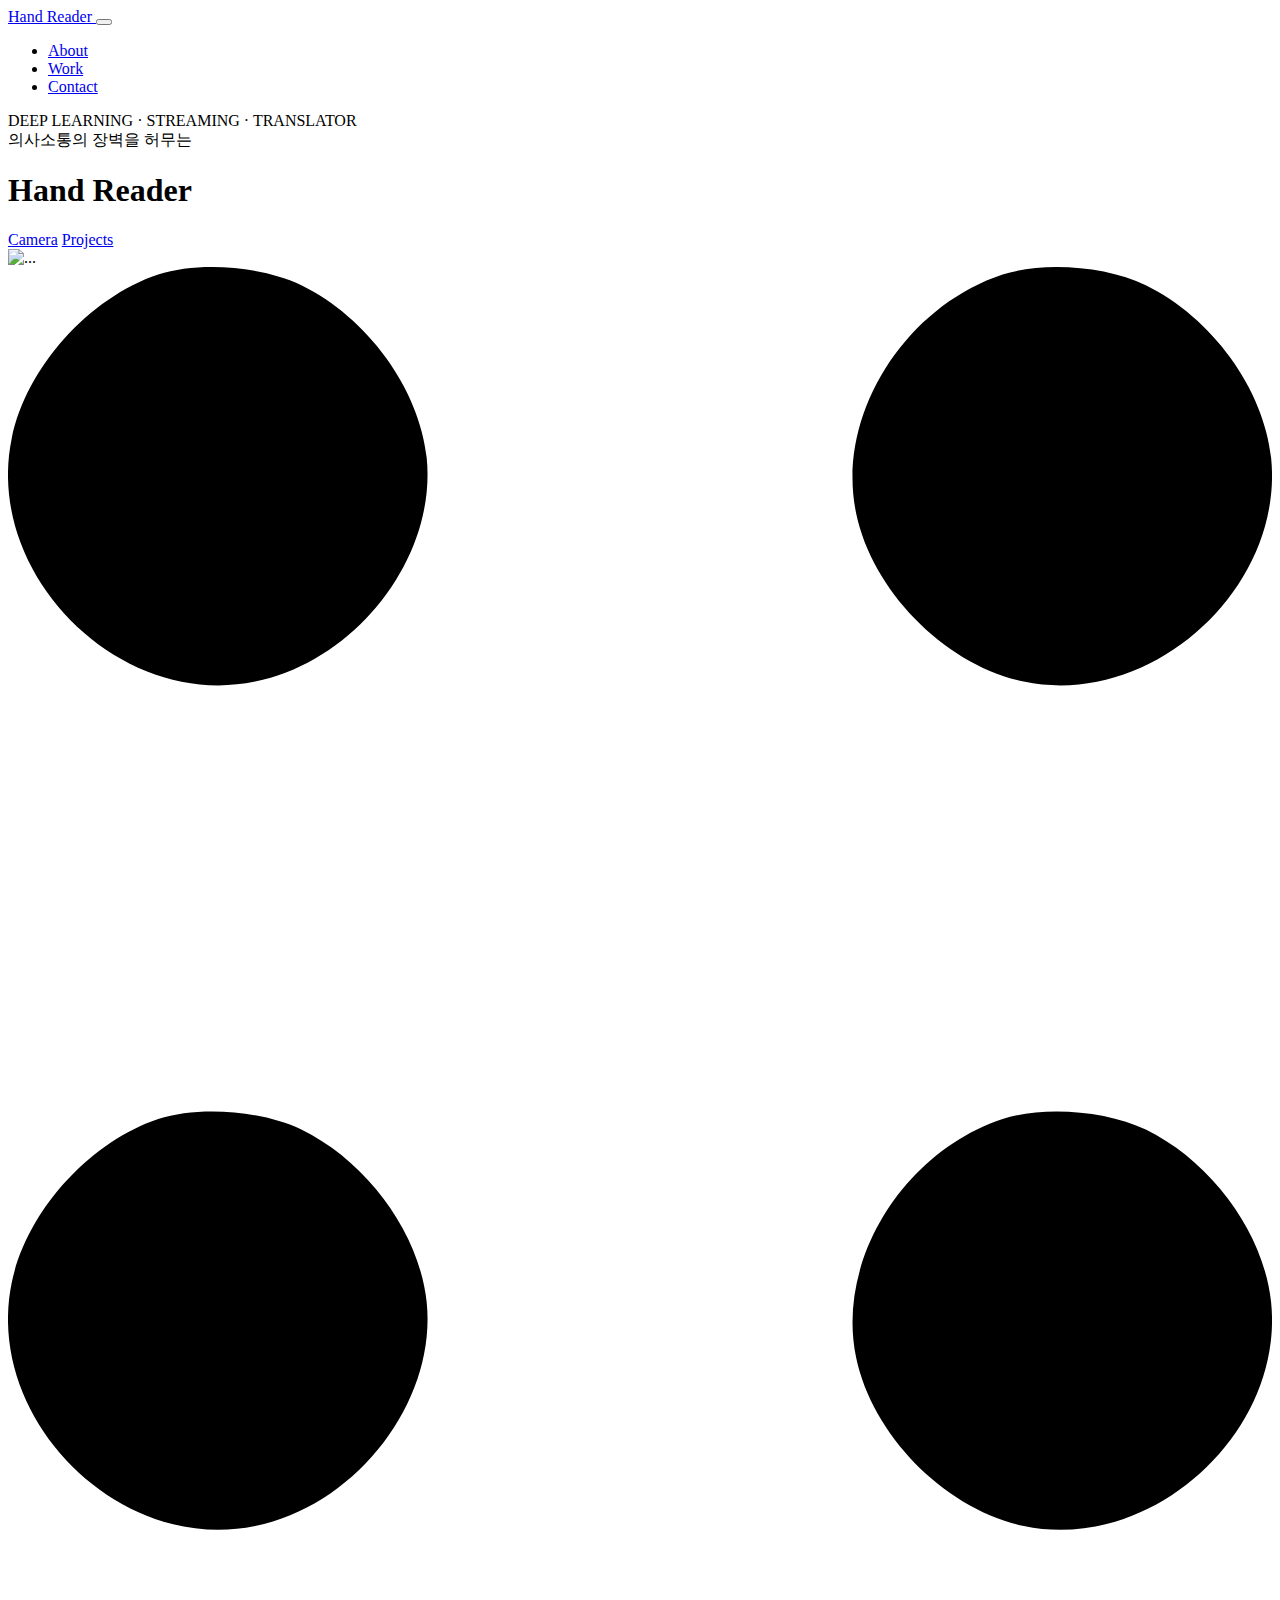
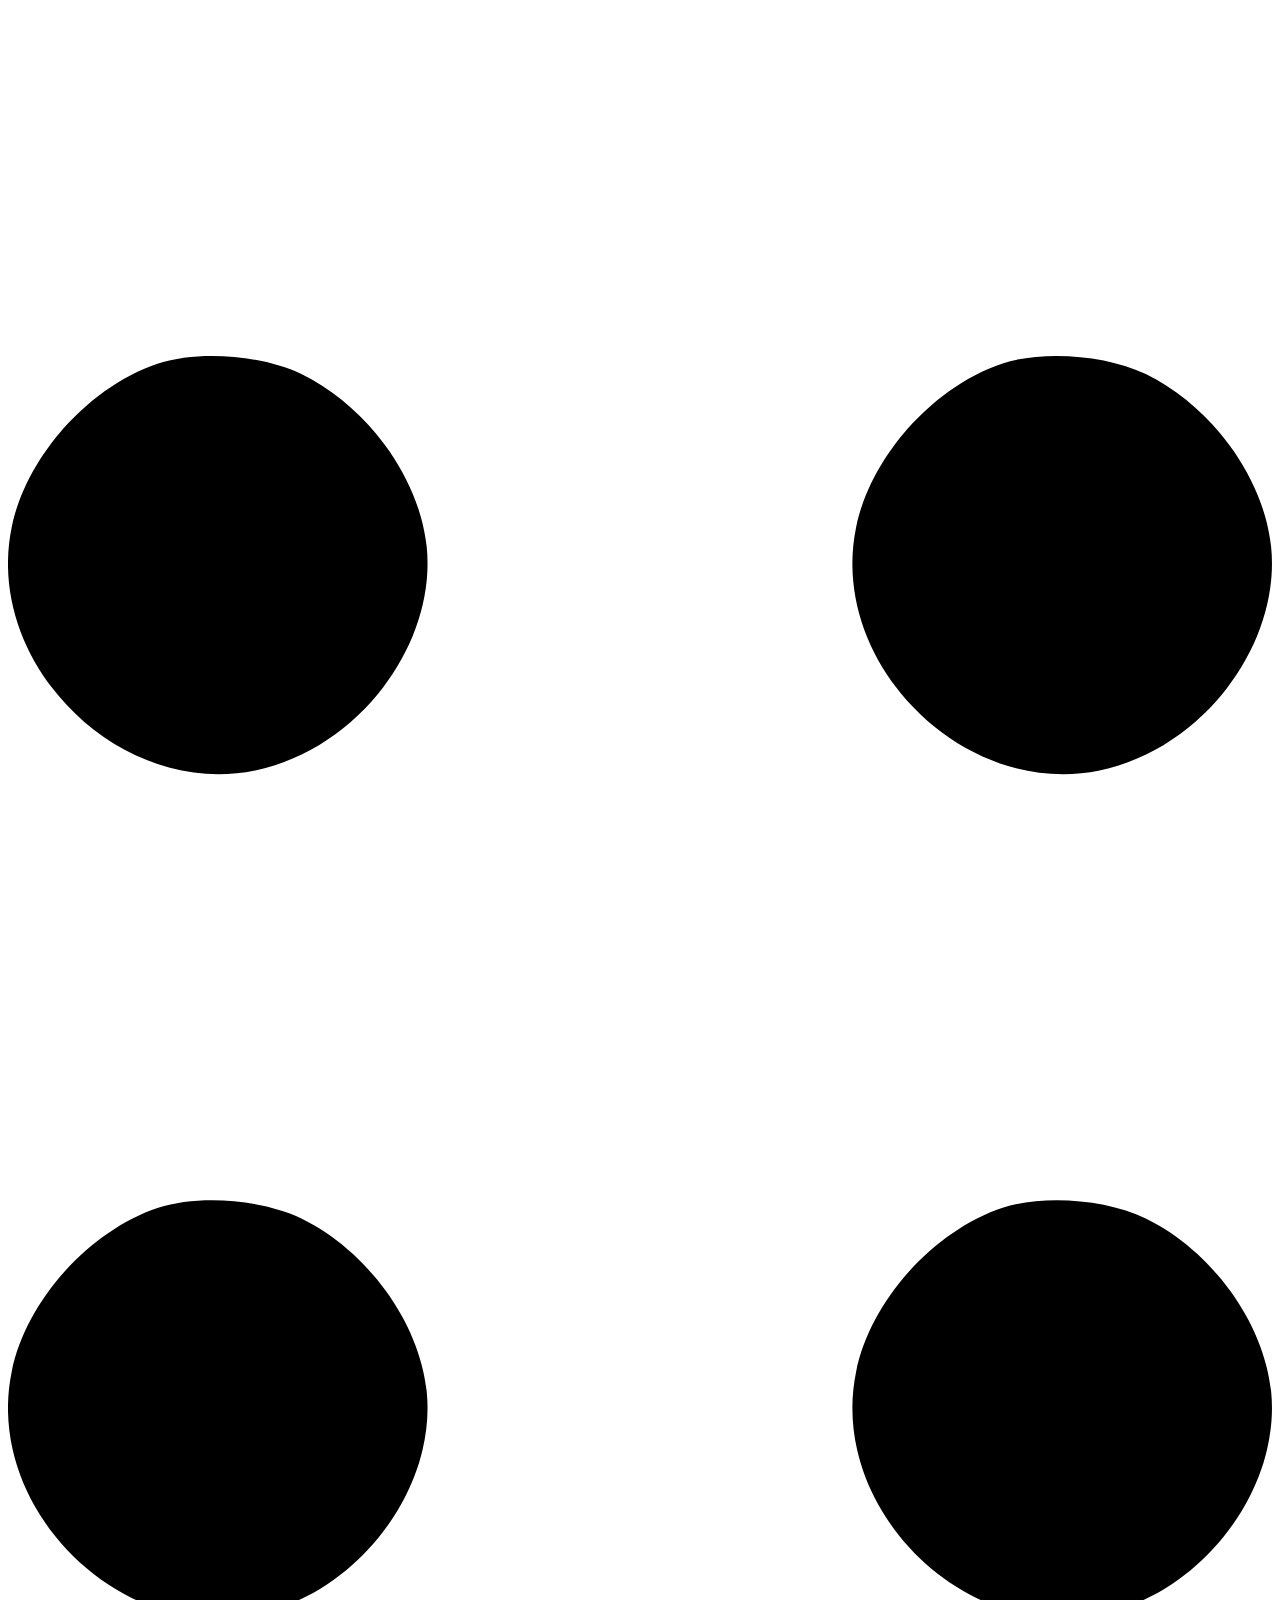
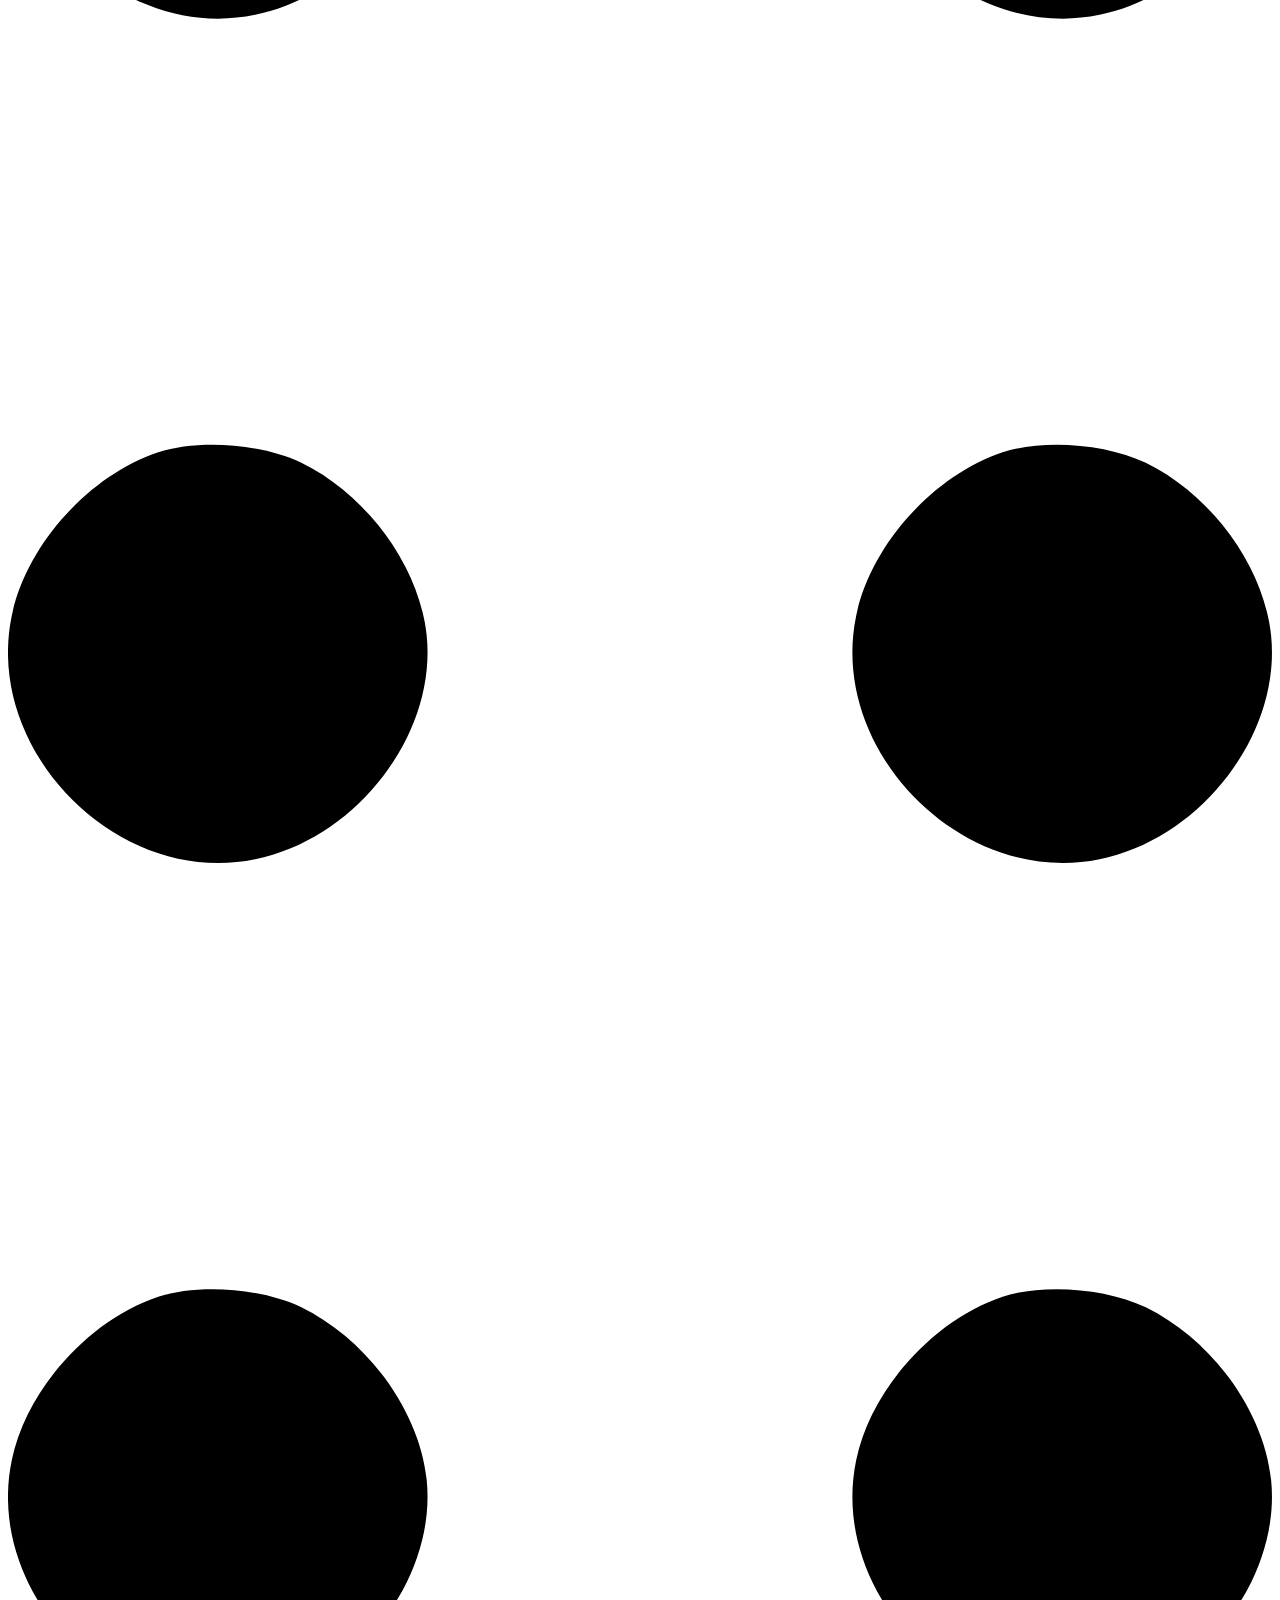
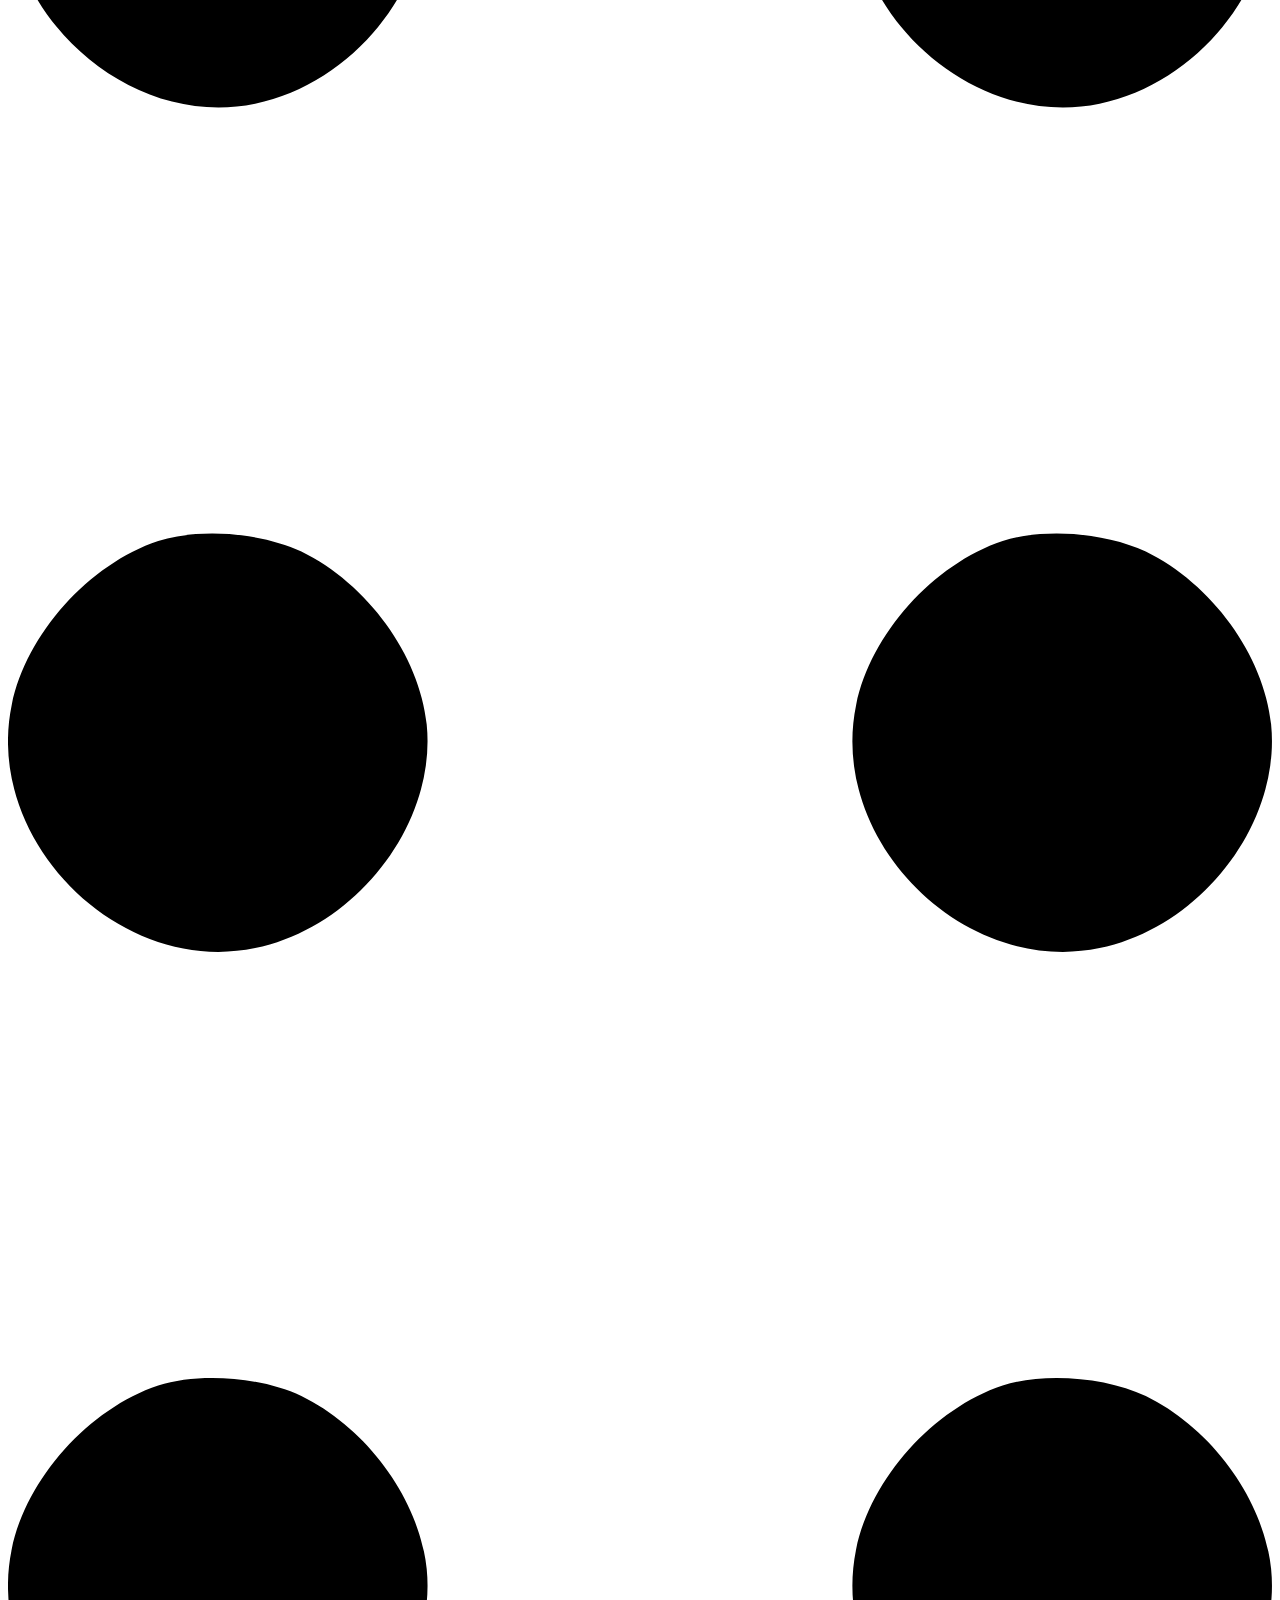
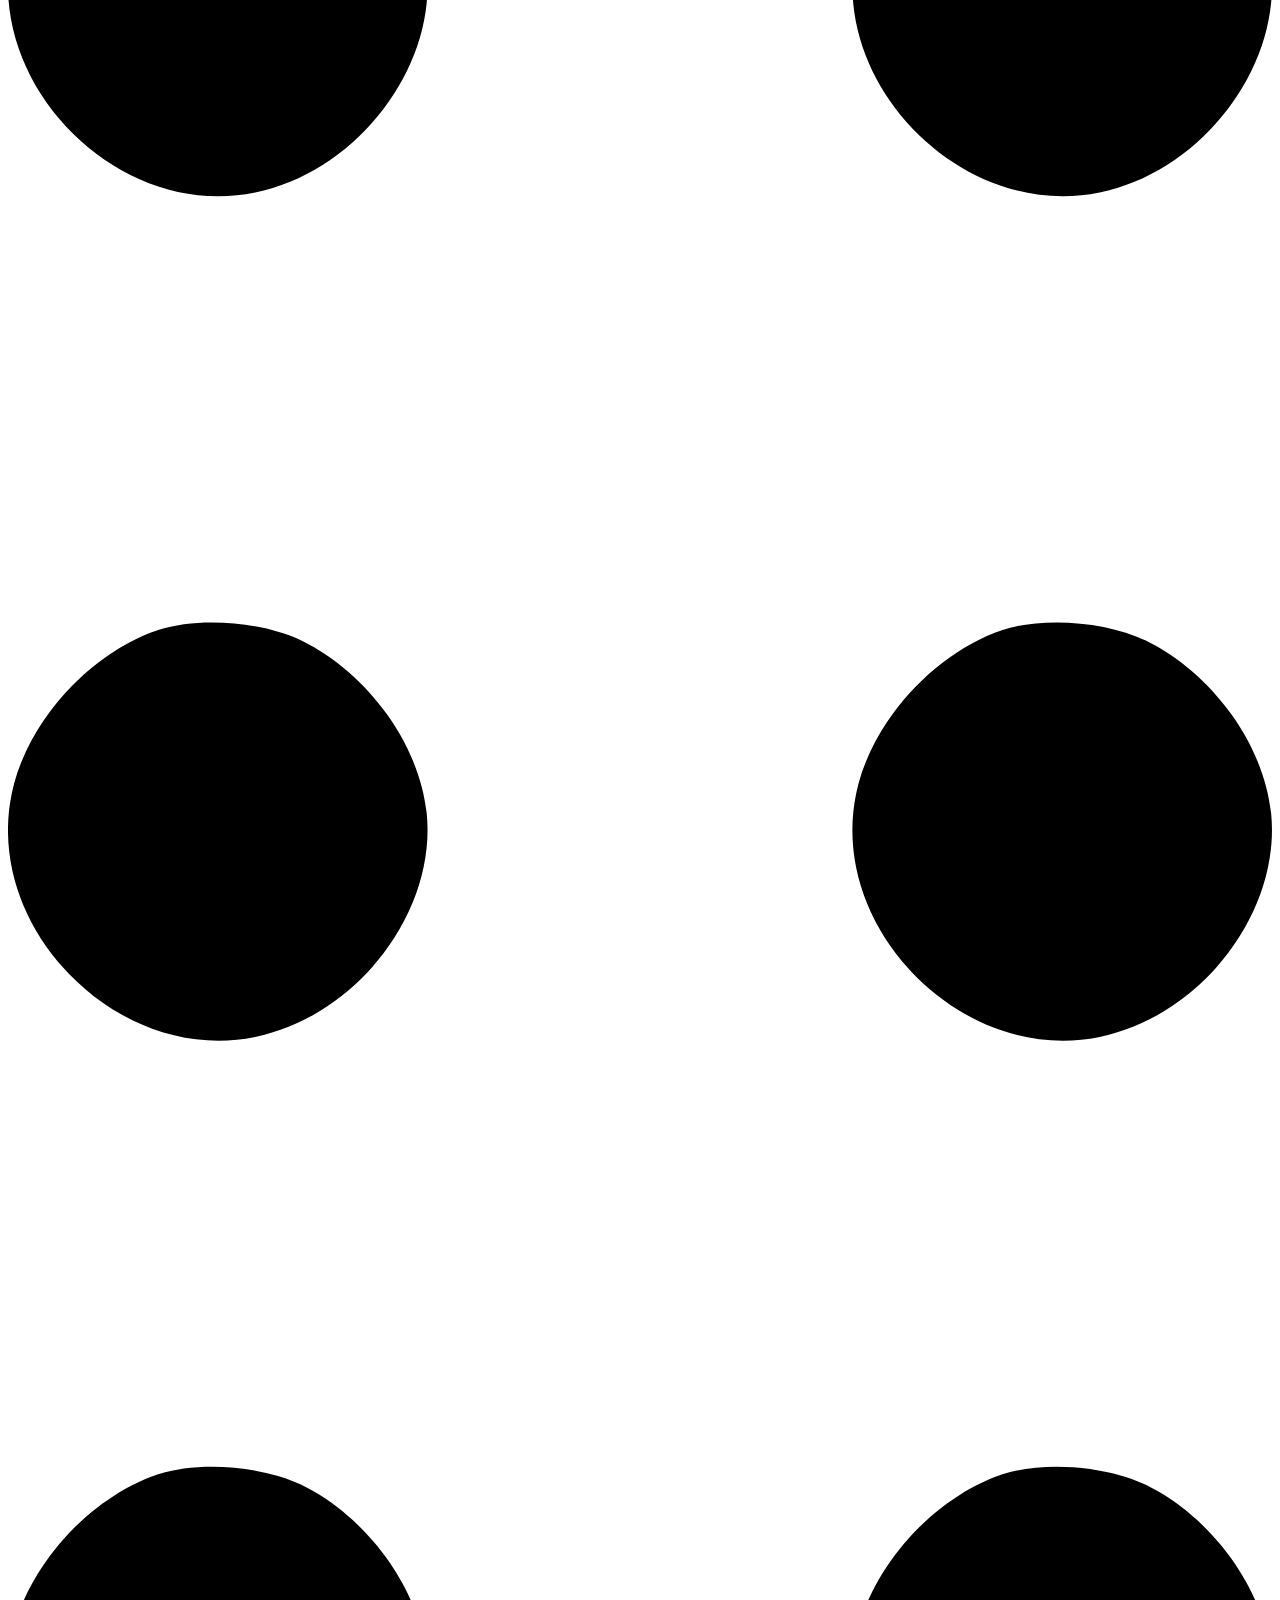
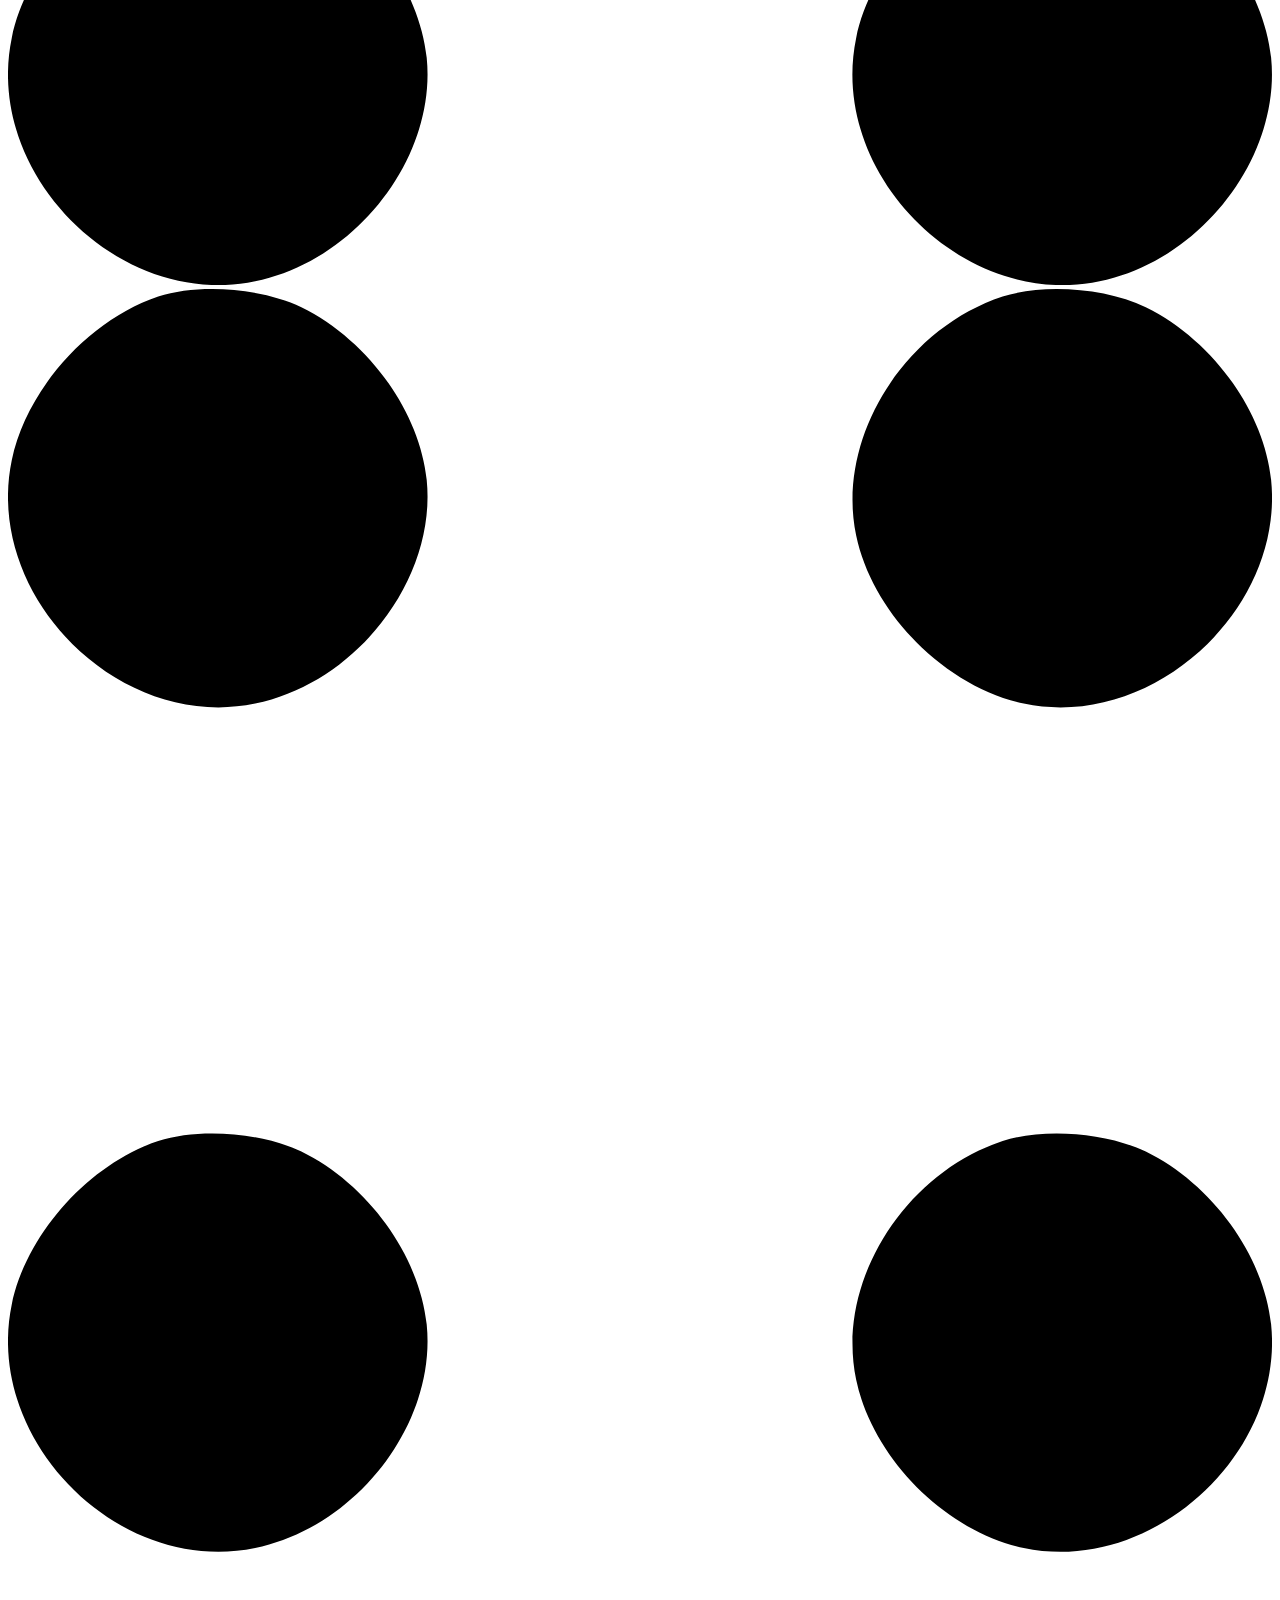
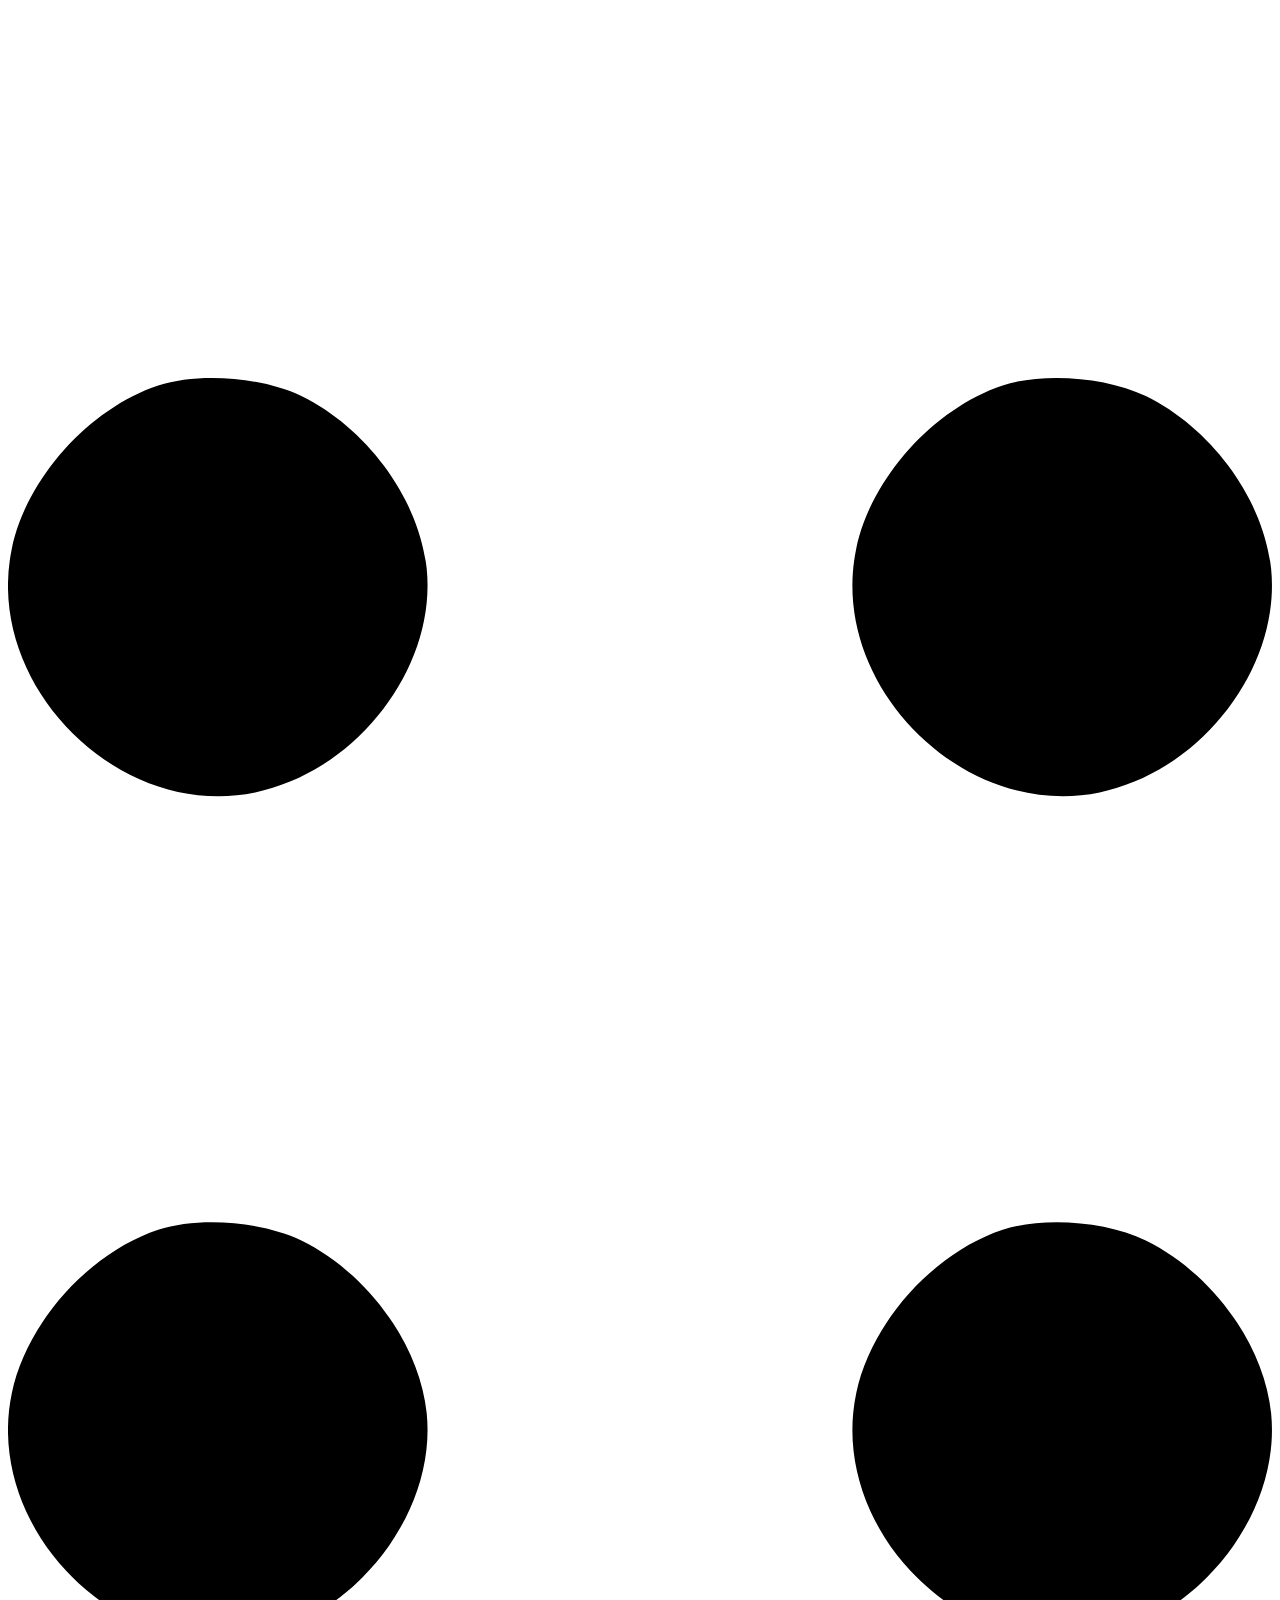
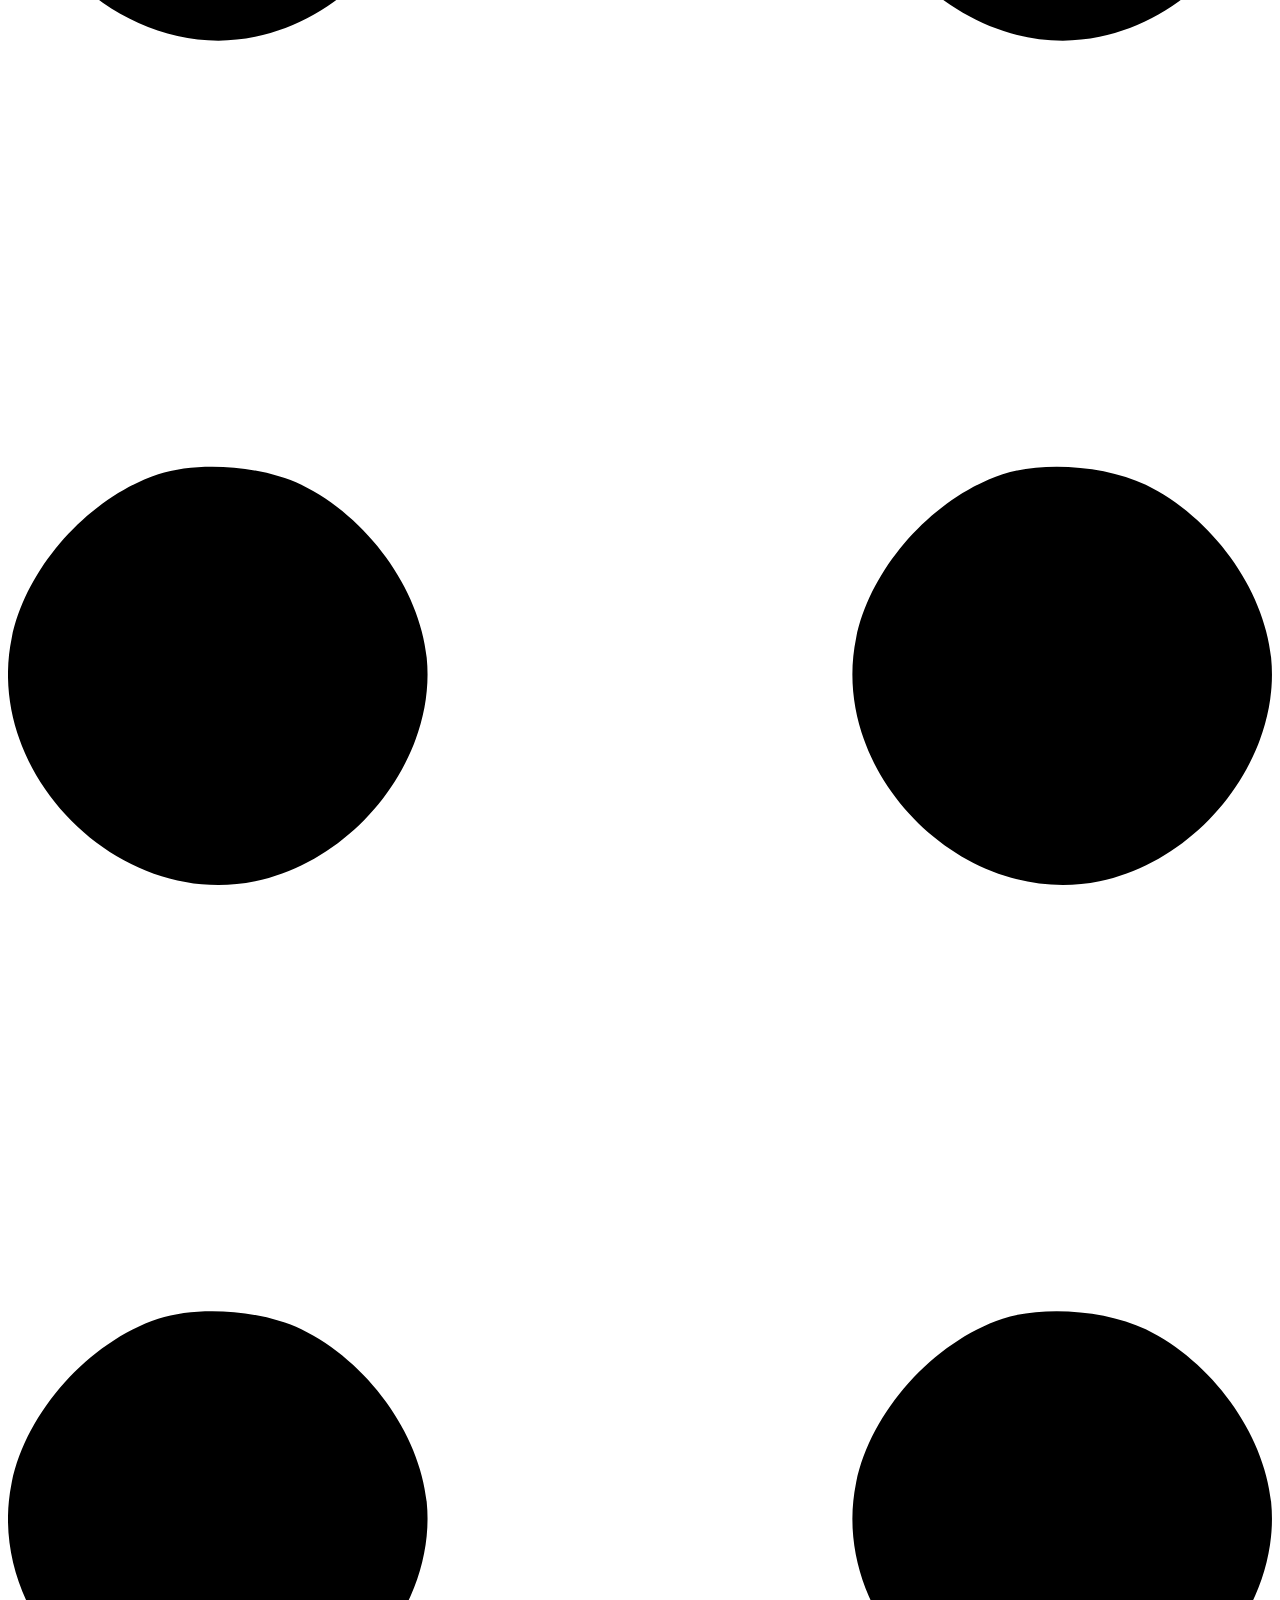
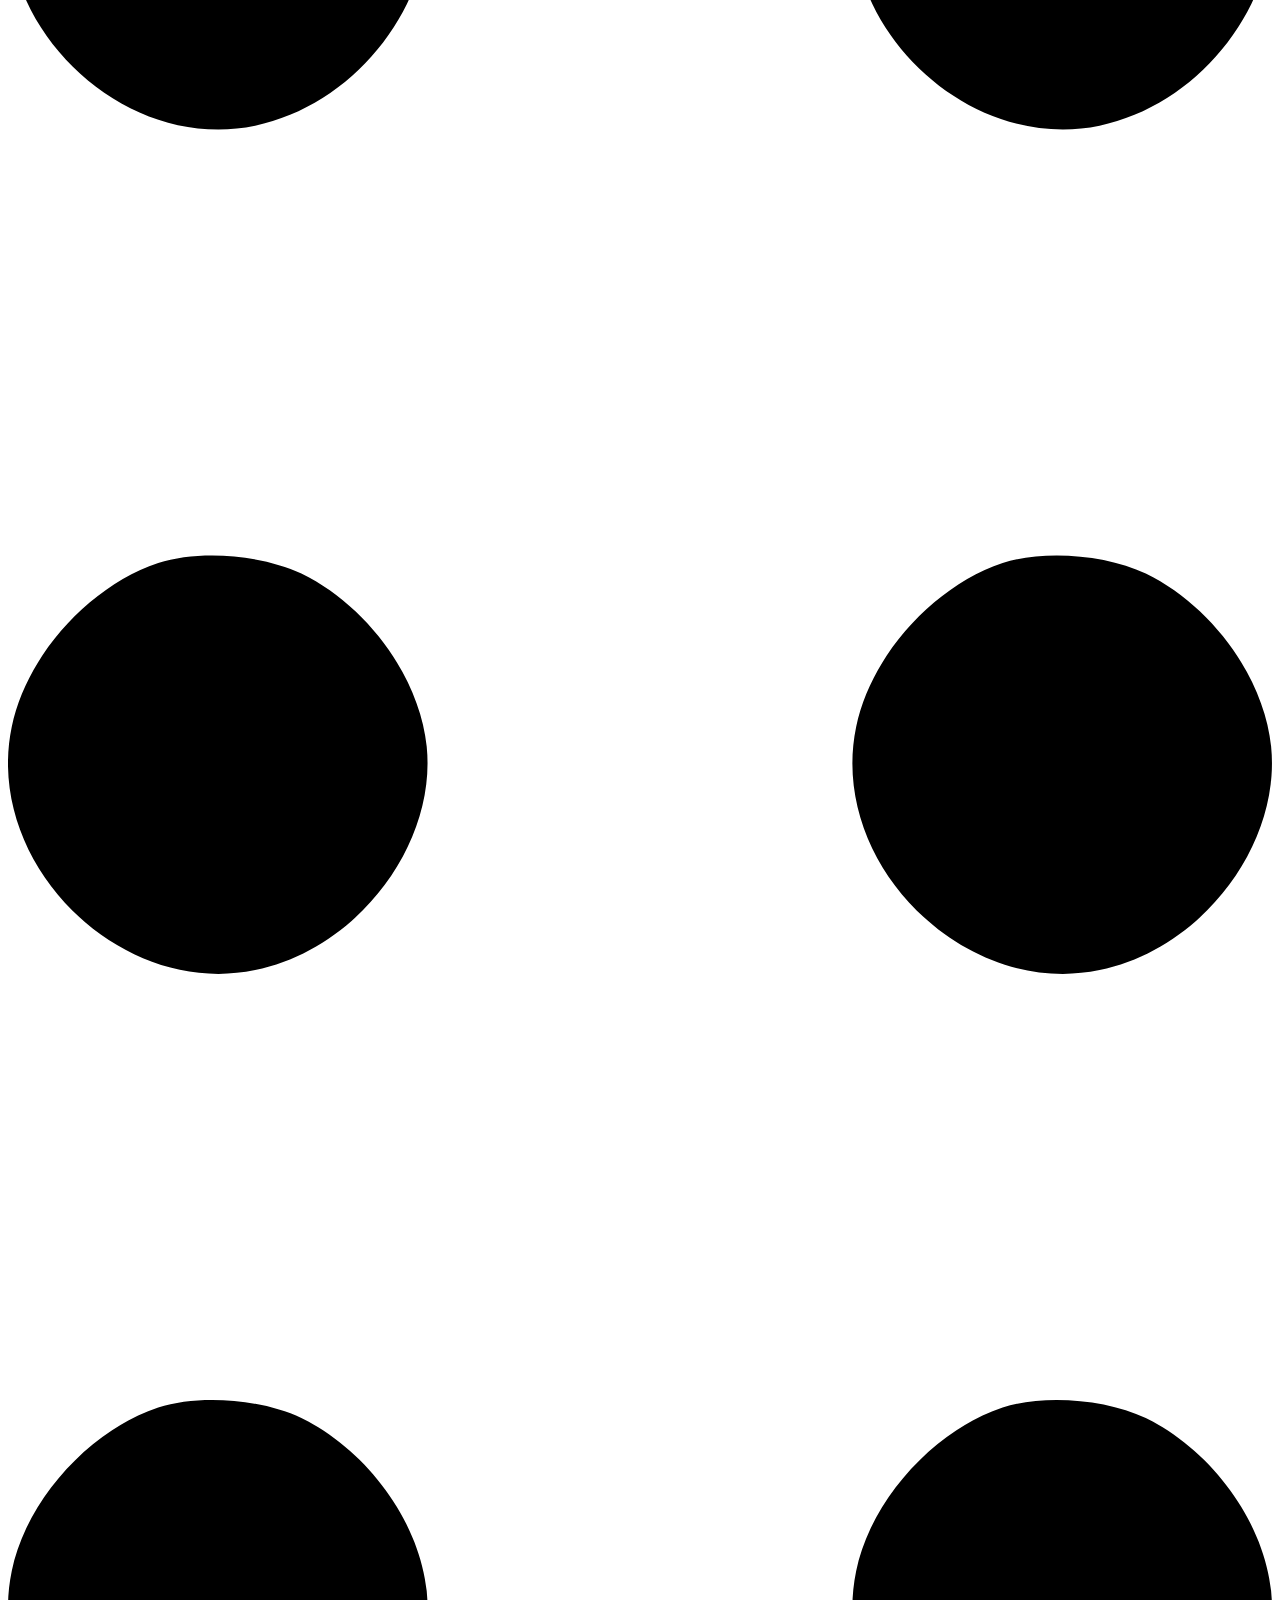
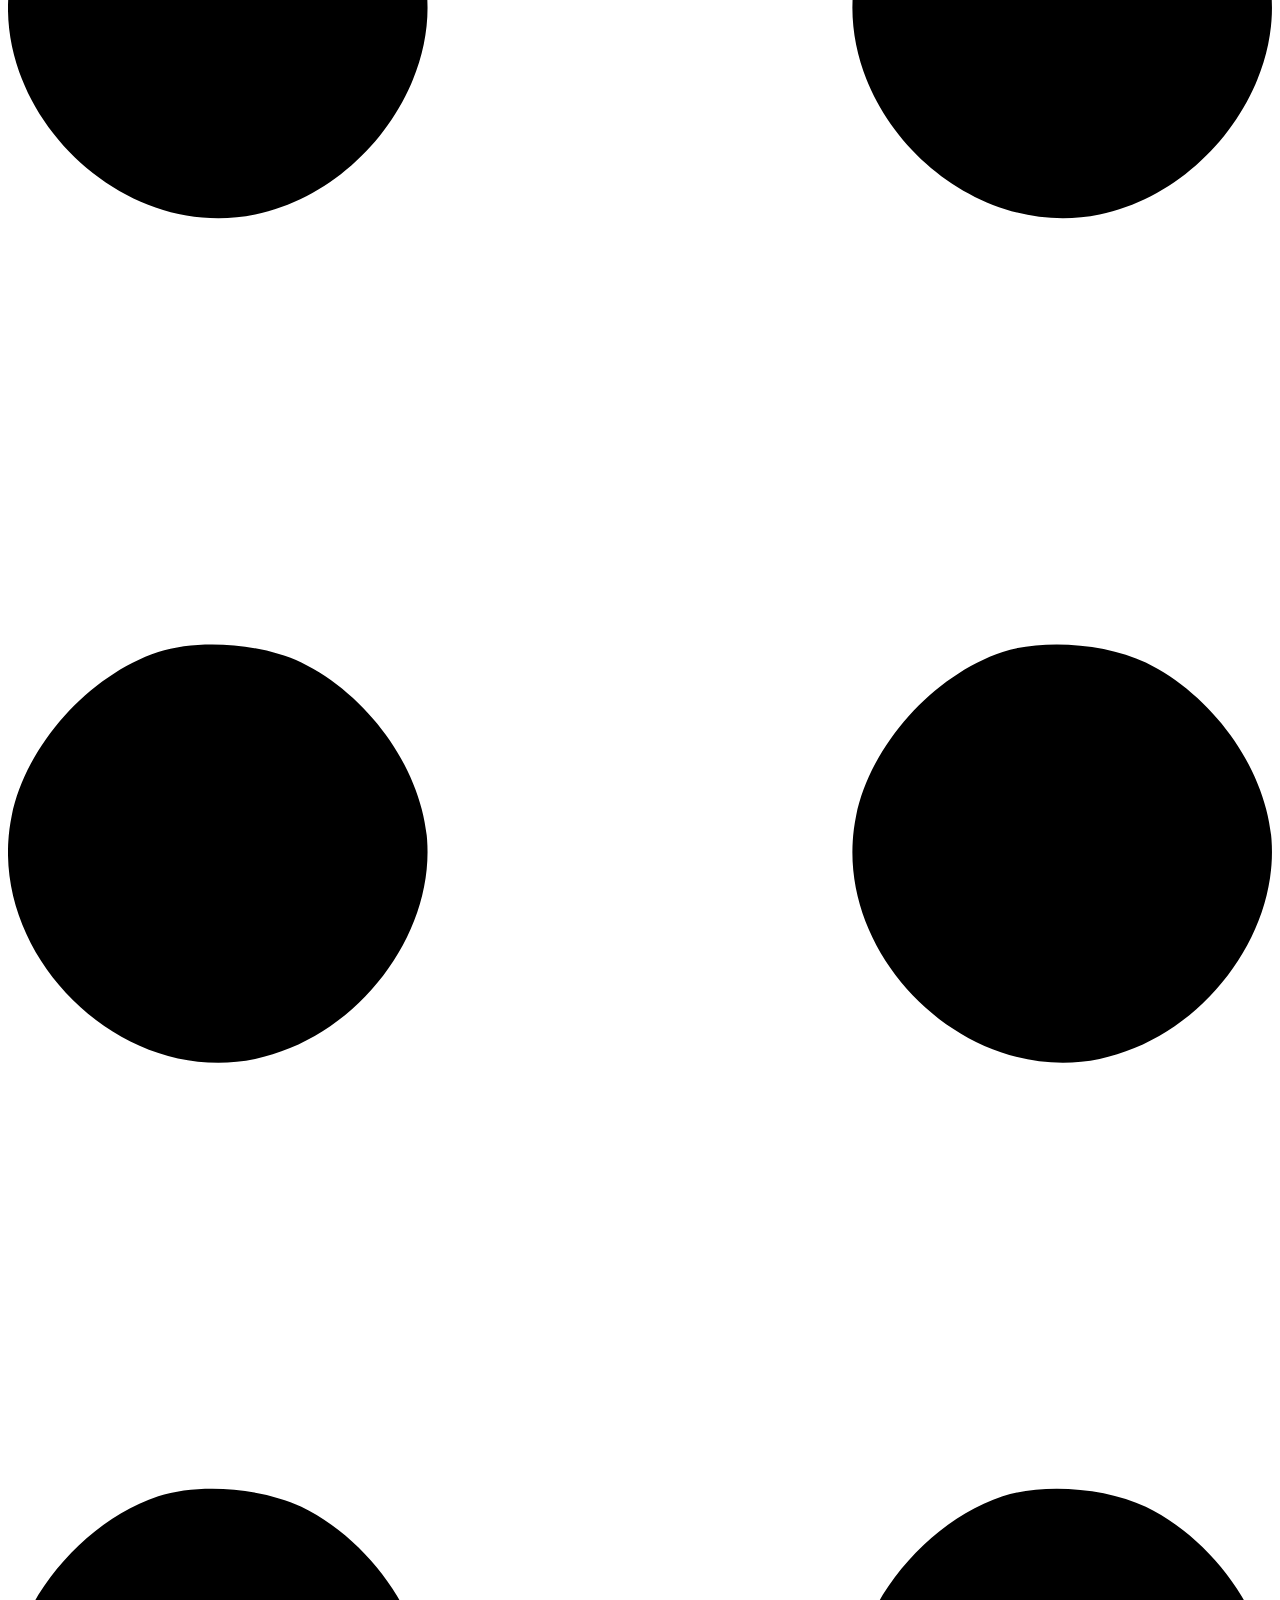
==== commit 7a8e5d64: "html 로고적용, 네비바 통일" ====
--- a/SignLanguage/src/main/resources/templates/index.html
+++ b/SignLanguage/src/main/resources/templates/index.html
@@ -5,7 +5,7 @@
         <meta name="viewport" content="width=device-width, initial-scale=1, shrink-to-fit=no" />
         <meta name="description" content="" />
         <meta name="author" content="" />
-        <title>Personal - Start Bootstrap Theme</title>
+        <title>한국수어번역기 - Hand Reader</title>
         <!-- Favicon-->
         <link rel="icon" type="image/x-icon" href="bootstrap/assets/favicon.ico" />
         <!-- Custom Google font-->
@@ -19,21 +19,24 @@
     </head>
     <body class="d-flex flex-column h-100">
         <main class="flex-shrink-0">
+        
             <!-- Navigation-->
             <nav class="navbar navbar-expand-lg navbar-light bg-white py-3">
                 <div class="container px-5">
-                    <a class="navbar-brand" href="index.html"><span class="fw-bolder text-primary">Start Bootstrap</span></a>
+                    <a class="navbar-brand" href="/">
+                    	<span class="fw-bolder text-primary">Hand Reader</span>
+                    </a>
                     <button class="navbar-toggler" type="button" data-bs-toggle="collapse" data-bs-target="#navbarSupportedContent" aria-controls="navbarSupportedContent" aria-expanded="false" aria-label="Toggle navigation"><span class="navbar-toggler-icon"></span></button>
                     <div class="collapse navbar-collapse" id="navbarSupportedContent">
                         <ul class="navbar-nav ms-auto mb-2 mb-lg-0 small fw-bolder">
-                            <li class="nav-item"><a class="nav-link" href="index.html">Home</a></li>
-                            <li class="nav-item"><a class="nav-link" href="resume.html">Resume</a></li>
-                            <li class="nav-item"><a class="nav-link" href="projects.html">Projects</a></li>
+                            <li class="nav-item"><a class="nav-link" href="index.html">About</a></li>
+                            <li class="nav-item"><a class="nav-link" href="projects.html">Work</a></li>
                             <li class="nav-item"><a class="nav-link" href="contact.html">Contact</a></li>
                         </ul>
                     </div>
                 </div>
             </nav>
+            
             <!-- Header-->
             <header class="py-5">
                 <div class="container px-5 pb-5">
@@ -41,12 +44,14 @@
                         <div class="col-xxl-5">
                             <!-- Header text content-->
                             <div class="text-center text-xxl-start">
-                                <div class="badge bg-gradient-primary-to-secondary text-white mb-4"><div class="text-uppercase">Design &middot; Development &middot; Marketing</div></div>
-                                <div class="fs-3 fw-light text-muted">I can help your business to</div>
-                                <h1 class="display-3 fw-bolder mb-5"><span class="text-gradient d-inline">Get online and grow fast</span></h1>
+                                <div class="badge bg-gradient-primary-to-secondary text-white mb-4"><div class="text-uppercase">DEEP LEARNING &middot; STREAMING &middot; TRANSLATOR</div></div>
+                                <div class="fs-3 fw-light text-muted">의사소통의 장벽을 허무는</div>
+                                <h1 class="display-3 fw-bolder mb-5">
+                                	<span class="text-gradient d-inline">Hand Reader</span>
+                                </h1>
                                 <div class="d-grid gap-3 d-sm-flex justify-content-sm-center justify-content-xxl-start mb-3">
                                     <a class="btn btn-primary btn-lg px-5 py-3 me-sm-3 fs-6 fw-bolder" href="ai">Camera</a>
-                                    <a class="btn btn-outline-dark btn-lg px-5 py-3 fs-6 fw-bolder" href="projects.html">Projects</a>
+                                    <a class="btn btn-outline-dark btn-lg px-5 py-3 fs-6 fw-bolder" href="projects">Projects</a>
                                 </div>
                             </div>
                         </div>
@@ -56,8 +61,9 @@
                                 <div class="profile bg-gradient-primary-to-secondary">
                                     <!-- TIP: For best results, use a photo with a transparent background like the demo example below-->
                                     <!-- Watch a tutorial on how to do this on YouTube (link)-->
-                                    <img class="profile-img" src="assets/profile.png" alt="..." />
+                                    <img class="profile-img" src="bootstrap/assets/logo.png" alt="..." />
                                     <div class="dots-1">
+                                    	
                                         <!-- SVG Dots-->
                                         <svg version="1.1" xmlns="http://www.w3.org/2000/svg" xmlns:xlink="http://www.w3.org/1999/xlink" x="0px" y="0px" viewBox="0 0 191.6 1215.4" style="enable-background: new 0 0 191.6 1215.4" xml:space="preserve">
                                             <g transform="translate(0.000000,1280.000000) scale(0.100000,-0.100000)">
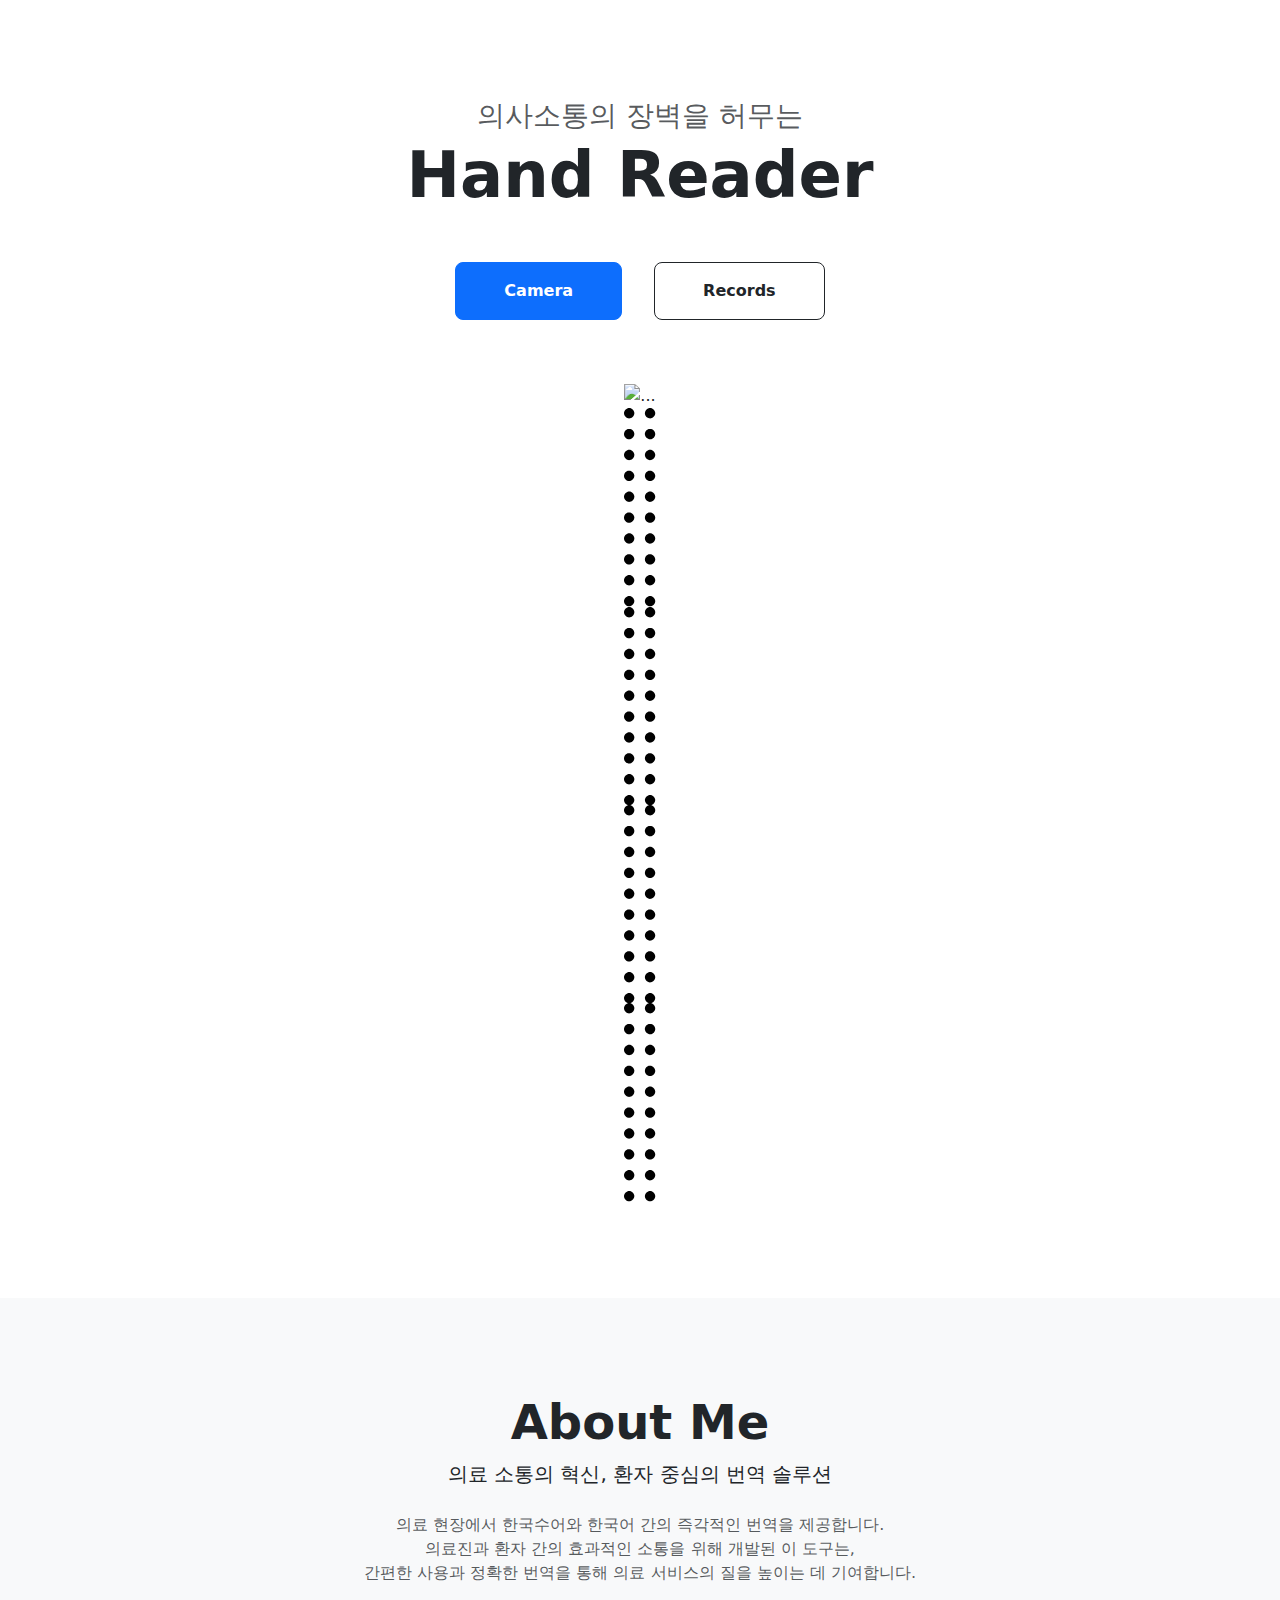
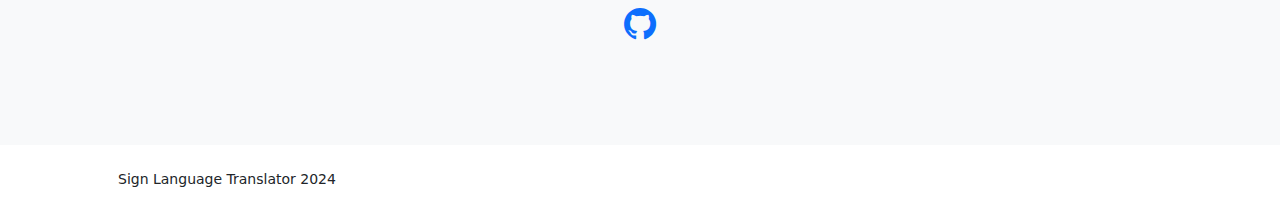
==== commit e3929a2f: "db연동" ====
--- a/SignLanguage/src/main/resources/templates/index.html
+++ b/SignLanguage/src/main/resources/templates/index.html
@@ -16,26 +16,16 @@
         <link href="https://cdn.jsdelivr.net/npm/bootstrap-icons@1.8.1/font/bootstrap-icons.css" rel="stylesheet" />
         <!-- Core theme CSS (includes Bootstrap)-->
         <link href="bootstrap/css/styles.css" rel="stylesheet" />
+		<!-- Bootstrap CSS 추가 -->
+	    <link rel="stylesheet" href="https://cdn.jsdelivr.net/npm/bootstrap@5.2.3/dist/css/bootstrap.min.css">
+	    <!-- Custom styles 추가 -->
+	    <link rel="stylesheet" href="/bootstrap/css/styles.css">
     </head>
     <body class="d-flex flex-column h-100">
         <main class="flex-shrink-0">
         
-            <!-- Navigation-->
-            <nav class="navbar navbar-expand-lg navbar-light bg-white py-3">
-                <div class="container px-5">
-                    <a class="navbar-brand" href="/">
-                    	<span class="fw-bolder text-primary">Hand Reader</span>
-                    </a>
-                    <button class="navbar-toggler" type="button" data-bs-toggle="collapse" data-bs-target="#navbarSupportedContent" aria-controls="navbarSupportedContent" aria-expanded="false" aria-label="Toggle navigation"><span class="navbar-toggler-icon"></span></button>
-                    <div class="collapse navbar-collapse" id="navbarSupportedContent">
-                        <ul class="navbar-nav ms-auto mb-2 mb-lg-0 small fw-bolder">
-                            <li class="nav-item"><a class="nav-link" href="index.html">About</a></li>
-                            <li class="nav-item"><a class="nav-link" href="projects.html">Work</a></li>
-                            <li class="nav-item"><a class="nav-link" href="contact.html">Contact</a></li>
-                        </ul>
-                    </div>
-                </div>
-            </nav>
+			<!-- Navigation-->
+	        <nav th:replace="navbar :: navbarFragment"></nav>
             
             <!-- Header-->
             <header class="py-5">
@@ -51,7 +41,7 @@
                                 </h1>
                                 <div class="d-grid gap-3 d-sm-flex justify-content-sm-center justify-content-xxl-start mb-3">
                                     <a class="btn btn-primary btn-lg px-5 py-3 me-sm-3 fs-6 fw-bolder" href="ai">Camera</a>
-                                    <a class="btn btn-outline-dark btn-lg px-5 py-3 fs-6 fw-bolder" href="projects">Projects</a>
+                                    <a class="btn btn-outline-dark btn-lg px-5 py-3 fs-6 fw-bolder" href="records">Records</a>
                                 </div>
                             </div>
                         </div>
@@ -188,12 +178,12 @@
                         <div class="col-xxl-8">
                             <div class="text-center my-5">
                                 <h2 class="display-5 fw-bolder"><span class="text-gradient d-inline">About Me</span></h2>
-                                <p class="lead fw-light mb-4">My name is Start Bootstrap and I help brands grow.</p>
-                                <p class="text-muted">Lorem ipsum dolor sit amet, consectetur adipisicing elit. Fugit dolorum itaque qui unde quisquam consequatur autem. Eveniet quasi nobis aliquid cumque officiis sed rem iure ipsa! Praesentium ratione atque dolorem?</p>
+                                <p class="lead fw-light mb-4">의료 소통의 혁신, 환자 중심의 번역 솔루션</p>
+                                <p class="text-muted">의료 현장에서 한국수어와 한국어 간의 즉각적인 번역을 제공합니다.<br>
+													  의료진과 환자 간의 효과적인 소통을 위해 개발된 이 도구는,<br>
+													  간편한 사용과 정확한 번역을 통해 의료 서비스의 질을 높이는 데 기여합니다.</p>
                                 <div class="d-flex justify-content-center fs-2 gap-4">
-                                    <a class="text-gradient" href="#!"><i class="bi bi-twitter"></i></a>
-                                    <a class="text-gradient" href="#!"><i class="bi bi-linkedin"></i></a>
-                                    <a class="text-gradient" href="#!"><i class="bi bi-github"></i></a>
+                                    <a class="text-gradient" href="https://github.com/honglll111/0123_Sign_Language_Translator"><i class="bi bi-github"></i></a>
                                 </div>
                             </div>
                         </div>
@@ -205,14 +195,7 @@
         <footer class="bg-white py-4 mt-auto">
             <div class="container px-5">
                 <div class="row align-items-center justify-content-between flex-column flex-sm-row">
-                    <div class="col-auto"><div class="small m-0">Copyright &copy; Your Website 2023</div></div>
-                    <div class="col-auto">
-                        <a class="small" href="#!">Privacy</a>
-                        <span class="mx-1">&middot;</span>
-                        <a class="small" href="#!">Terms</a>
-                        <span class="mx-1">&middot;</span>
-                        <a class="small" href="#!">Contact</a>
-                    </div>
+                    <div class="col-auto"><div class="small m-0">Sign Language Translator 2024</div></div>
                 </div>
             </div>
         </footer>
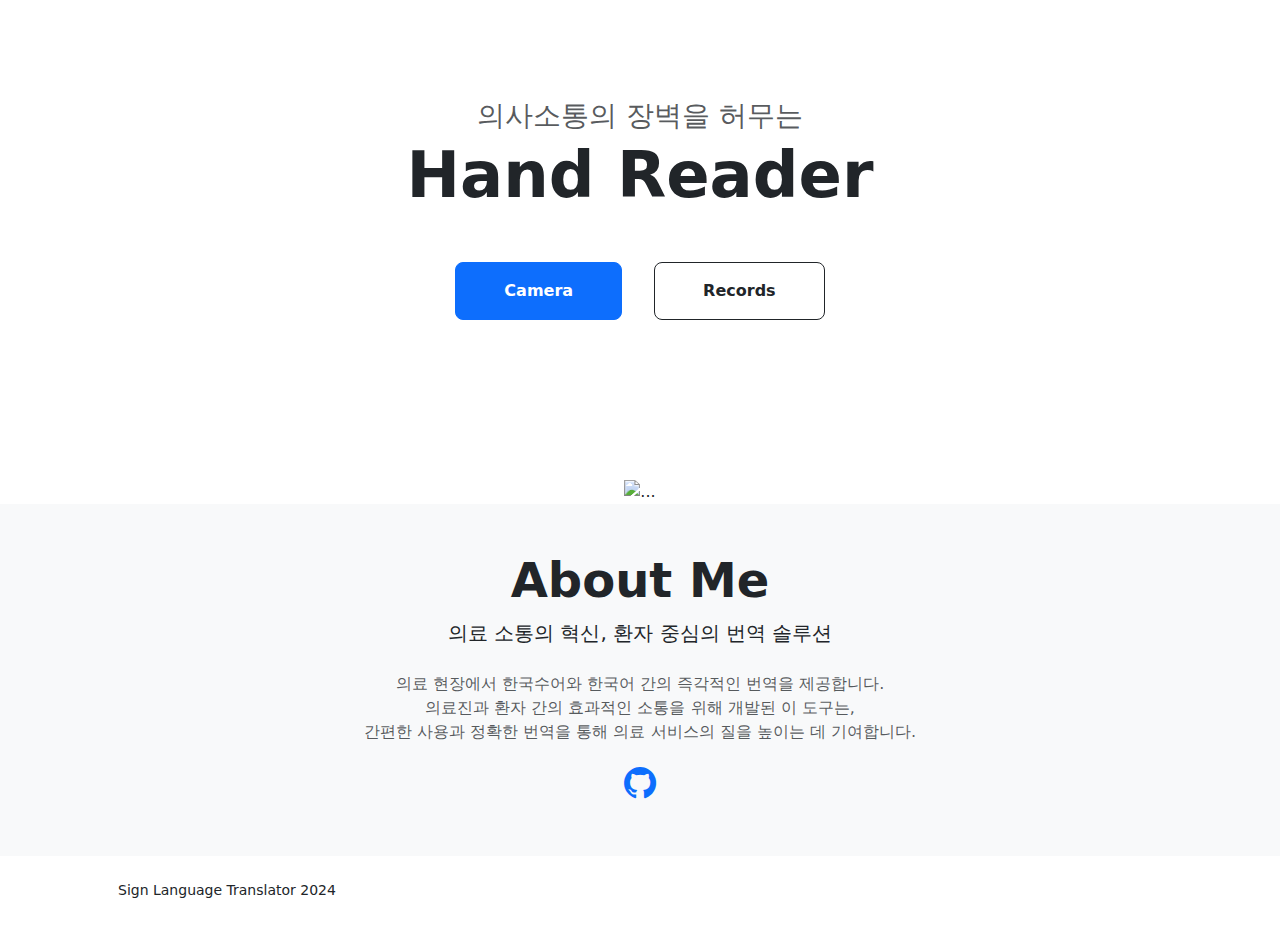
==== commit 379474ed: "index 디자인 수정, ai 디자인 수정" ====
--- a/SignLanguage/src/main/resources/templates/index.html
+++ b/SignLanguage/src/main/resources/templates/index.html
@@ -37,7 +37,7 @@
                                 <div class="badge bg-gradient-primary-to-secondary text-white mb-4"><div class="text-uppercase">DEEP LEARNING &middot; STREAMING &middot; TRANSLATOR</div></div>
                                 <div class="fs-3 fw-light text-muted">의사소통의 장벽을 허무는</div>
                                 <h1 class="display-3 fw-bolder mb-5">
-                                	<span class="text-gradient d-inline">Hand Reader</span>
+                                	<span class="text-gradient d-inline1">Hand Reader</span>
                                 </h1>
                                 <div class="d-grid gap-3 d-sm-flex justify-content-sm-center justify-content-xxl-start mb-3">
                                     <a class="btn btn-primary btn-lg px-5 py-3 me-sm-3 fs-6 fw-bolder" href="ai">Camera</a>
@@ -45,139 +45,18 @@
                                 </div>
                             </div>
                         </div>
-                        <div class="col-xxl-7">
-                            <!-- Header profile picture-->
-                            <div class="d-flex justify-content-center mt-5 mt-xxl-0">
-                                <div class="profile bg-gradient-primary-to-secondary">
-                                    <!-- TIP: For best results, use a photo with a transparent background like the demo example below-->
-                                    <!-- Watch a tutorial on how to do this on YouTube (link)-->
-                                    <img class="profile-img" src="bootstrap/assets/logo.png" alt="..." />
-                                    <div class="dots-1">
-                                    	
-                                        <!-- SVG Dots-->
-                                        <svg version="1.1" xmlns="http://www.w3.org/2000/svg" xmlns:xlink="http://www.w3.org/1999/xlink" x="0px" y="0px" viewBox="0 0 191.6 1215.4" style="enable-background: new 0 0 191.6 1215.4" xml:space="preserve">
-                                            <g transform="translate(0.000000,1280.000000) scale(0.100000,-0.100000)">
-                                                <path d="M227.7,12788.6c-105-35-200-141-222-248c-43-206,163-412,369-369c155,32,275,190,260,339c-11,105-90,213-190,262        C383.7,12801.6,289.7,12808.6,227.7,12788.6z"></path>
-                                                <path d="M1507.7,12788.6c-151-50-253-216-222-362c25-119,136-230,254-255c194-41,395,142,375,339c-11,105-90,213-190,262        C1663.7,12801.6,1569.7,12808.6,1507.7,12788.6z"></path>
-                                                <path d="M227.7,11508.6c-105-35-200-141-222-248c-43-206,163-412,369-369c155,32,275,190,260,339c-11,105-90,213-190,262        C383.7,11521.6,289.7,11528.6,227.7,11508.6z"></path>
-                                                <path d="M1507.7,11508.6c-151-50-253-216-222-362c25-119,136-230,254-255c194-41,395,142,375,339c-11,105-90,213-190,262        C1663.7,11521.6,1569.7,11528.6,1507.7,11508.6z"></path>
-                                                <path d="M227.7,10228.6c-105-35-200-141-222-248c-43-206,163-412,369-369c155,32,275,190,260,339c-11,105-90,213-190,262        C383.7,10241.6,289.7,10248.6,227.7,10228.6z"></path>
-                                                <path d="M1507.7,10228.6c-105-35-200-141-222-248c-43-206,163-412,369-369c155,32,275,190,260,339c-11,105-90,213-190,262        C1663.7,10241.6,1569.7,10248.6,1507.7,10228.6z"></path>
-                                                <path d="M227.7,8948.6c-105-35-200-141-222-248c-43-206,163-412,369-369c155,32,275,190,260,339c-11,105-90,213-190,262        C383.7,8961.6,289.7,8968.6,227.7,8948.6z"></path>
-                                                <path d="M1507.7,8948.6c-105-35-200-141-222-248c-43-206,163-412,369-369c155,32,275,190,260,339c-11,105-90,213-190,262        C1663.7,8961.6,1569.7,8968.6,1507.7,8948.6z"></path>
-                                                <path d="M227.7,7668.6c-105-35-200-141-222-248c-43-206,163-412,369-369c155,32,275,190,260,339c-11,105-90,213-190,262        C383.7,7681.6,289.7,7688.6,227.7,7668.6z"></path>
-                                                <path d="M1507.7,7668.6c-105-35-200-141-222-248c-43-206,163-412,369-369c155,32,275,190,260,339c-11,105-90,213-190,262        C1663.7,7681.6,1569.7,7688.6,1507.7,7668.6z"></path>
-                                                <path d="M227.7,6388.6c-105-35-200-141-222-248c-43-206,163-412,369-369c155,32,275,190,260,339c-11,105-90,213-190,262        C383.7,6401.6,289.7,6408.6,227.7,6388.6z"></path>
-                                                <path d="M1507.7,6388.6c-105-35-200-141-222-248c-43-206,163-412,369-369c155,32,275,190,260,339c-11,105-90,213-190,262        C1663.7,6401.6,1569.7,6408.6,1507.7,6388.6z"></path>
-                                                <path d="M227.7,5108.6c-105-35-200-141-222-248c-43-206,163-412,369-369c155,32,275,190,260,339c-11,105-90,213-190,262        C383.7,5121.6,289.7,5128.6,227.7,5108.6z"></path>
-                                                <path d="M1507.7,5108.6c-105-35-200-141-222-248c-43-206,163-412,369-369c155,32,275,190,260,339c-11,105-90,213-190,262        C1663.7,5121.6,1569.7,5128.6,1507.7,5108.6z"></path>
-                                                <path d="M227.7,3828.6c-105-35-200-141-222-248c-43-206,163-412,369-369c155,32,275,190,260,339c-11,105-90,213-190,262        C383.7,3841.6,289.7,3848.6,227.7,3828.6z"></path>
-                                                <path d="M1507.7,3828.6c-105-35-200-141-222-248c-43-206,163-412,369-369c155,32,275,190,260,339c-11,105-90,213-190,262        C1663.7,3841.6,1569.7,3848.6,1507.7,3828.6z"></path>
-                                                <path d="M227.7,2548.6c-105-35-200-141-222-248c-43-206,163-412,369-369c155,32,275,190,260,339c-11,105-90,213-190,262        C383.7,2561.6,289.7,2568.6,227.7,2548.6z"></path>
-                                                <path d="M1507.7,2548.6c-105-35-200-141-222-248c-43-206,163-412,369-369c155,32,275,190,260,339c-11,105-90,213-190,262        C1663.7,2561.6,1569.7,2568.6,1507.7,2548.6z"></path>
-                                                <path d="M227.7,1268.6c-105-35-200-141-222-248c-43-206,163-412,369-369c155,32,275,190,260,339c-11,105-90,213-190,262        C383.7,1281.6,289.7,1288.6,227.7,1268.6z"></path>
-                                                <path d="M1507.7,1268.6c-105-35-200-141-222-248c-43-206,163-412,369-369c155,32,275,190,260,339c-11,105-90,213-190,262        C1663.7,1281.6,1569.7,1288.6,1507.7,1268.6z"></path>
-                                            </g>
-                                        </svg>
-                                        <!-- END of SVG dots-->
-                                    </div>
-                                    <div class="dots-2">
-                                        <!-- SVG Dots-->
-                                        <svg version="1.1" xmlns="http://www.w3.org/2000/svg" xmlns:xlink="http://www.w3.org/1999/xlink" x="0px" y="0px" viewBox="0 0 191.6 1215.4" style="enable-background: new 0 0 191.6 1215.4" xml:space="preserve">
-                                            <g transform="translate(0.000000,1280.000000) scale(0.100000,-0.100000)">
-                                                <path d="M227.7,12788.6c-105-35-200-141-222-248c-43-206,163-412,369-369c155,32,275,190,260,339c-11,105-90,213-190,262        C383.7,12801.6,289.7,12808.6,227.7,12788.6z"></path>
-                                                <path d="M1507.7,12788.6c-151-50-253-216-222-362c25-119,136-230,254-255c194-41,395,142,375,339c-11,105-90,213-190,262        C1663.7,12801.6,1569.7,12808.6,1507.7,12788.6z"></path>
-                                                <path d="M227.7,11508.6c-105-35-200-141-222-248c-43-206,163-412,369-369c155,32,275,190,260,339c-11,105-90,213-190,262        C383.7,11521.6,289.7,11528.6,227.7,11508.6z"></path>
-                                                <path d="M1507.7,11508.6c-151-50-253-216-222-362c25-119,136-230,254-255c194-41,395,142,375,339c-11,105-90,213-190,262        C1663.7,11521.6,1569.7,11528.6,1507.7,11508.6z"></path>
-                                                <path d="M227.7,10228.6c-105-35-200-141-222-248c-43-206,163-412,369-369c155,32,275,190,260,339c-11,105-90,213-190,262        C383.7,10241.6,289.7,10248.6,227.7,10228.6z"></path>
-                                                <path d="M1507.7,10228.6c-105-35-200-141-222-248c-43-206,163-412,369-369c155,32,275,190,260,339c-11,105-90,213-190,262        C1663.7,10241.6,1569.7,10248.6,1507.7,10228.6z"></path>
-                                                <path d="M227.7,8948.6c-105-35-200-141-222-248c-43-206,163-412,369-369c155,32,275,190,260,339c-11,105-90,213-190,262        C383.7,8961.6,289.7,8968.6,227.7,8948.6z"></path>
-                                                <path d="M1507.7,8948.6c-105-35-200-141-222-248c-43-206,163-412,369-369c155,32,275,190,260,339c-11,105-90,213-190,262        C1663.7,8961.6,1569.7,8968.6,1507.7,8948.6z"></path>
-                                                <path d="M227.7,7668.6c-105-35-200-141-222-248c-43-206,163-412,369-369c155,32,275,190,260,339c-11,105-90,213-190,262        C383.7,7681.6,289.7,7688.6,227.7,7668.6z"></path>
-                                                <path d="M1507.7,7668.6c-105-35-200-141-222-248c-43-206,163-412,369-369c155,32,275,190,260,339c-11,105-90,213-190,262        C1663.7,7681.6,1569.7,7688.6,1507.7,7668.6z"></path>
-                                                <path d="M227.7,6388.6c-105-35-200-141-222-248c-43-206,163-412,369-369c155,32,275,190,260,339c-11,105-90,213-190,262        C383.7,6401.6,289.7,6408.6,227.7,6388.6z"></path>
-                                                <path d="M1507.7,6388.6c-105-35-200-141-222-248c-43-206,163-412,369-369c155,32,275,190,260,339c-11,105-90,213-190,262        C1663.7,6401.6,1569.7,6408.6,1507.7,6388.6z"></path>
-                                                <path d="M227.7,5108.6c-105-35-200-141-222-248c-43-206,163-412,369-369c155,32,275,190,260,339c-11,105-90,213-190,262        C383.7,5121.6,289.7,5128.6,227.7,5108.6z"></path>
-                                                <path d="M1507.7,5108.6c-105-35-200-141-222-248c-43-206,163-412,369-369c155,32,275,190,260,339c-11,105-90,213-190,262        C1663.7,5121.6,1569.7,5128.6,1507.7,5108.6z"></path>
-                                                <path d="M227.7,3828.6c-105-35-200-141-222-248c-43-206,163-412,369-369c155,32,275,190,260,339c-11,105-90,213-190,262        C383.7,3841.6,289.7,3848.6,227.7,3828.6z"></path>
-                                                <path d="M1507.7,3828.6c-105-35-200-141-222-248c-43-206,163-412,369-369c155,32,275,190,260,339c-11,105-90,213-190,262        C1663.7,3841.6,1569.7,3848.6,1507.7,3828.6z"></path>
-                                                <path d="M227.7,2548.6c-105-35-200-141-222-248c-43-206,163-412,369-369c155,32,275,190,260,339c-11,105-90,213-190,262        C383.7,2561.6,289.7,2568.6,227.7,2548.6z"></path>
-                                                <path d="M1507.7,2548.6c-105-35-200-141-222-248c-43-206,163-412,369-369c155,32,275,190,260,339c-11,105-90,213-190,262        C1663.7,2561.6,1569.7,2568.6,1507.7,2548.6z"></path>
-                                                <path d="M227.7,1268.6c-105-35-200-141-222-248c-43-206,163-412,369-369c155,32,275,190,260,339c-11,105-90,213-190,262        C383.7,1281.6,289.7,1288.6,227.7,1268.6z"></path>
-                                                <path d="M1507.7,1268.6c-105-35-200-141-222-248c-43-206,163-412,369-369c155,32,275,190,260,339c-11,105-90,213-190,262        C1663.7,1281.6,1569.7,1288.6,1507.7,1268.6z"></path>
-                                            </g>
-                                        </svg>
-                                        <!-- END of SVG dots-->
-                                    </div>
-                                    <div class="dots-3">
-                                        <!-- SVG Dots-->
-                                        <svg version="1.1" xmlns="http://www.w3.org/2000/svg" xmlns:xlink="http://www.w3.org/1999/xlink" x="0px" y="0px" viewBox="0 0 191.6 1215.4" style="enable-background: new 0 0 191.6 1215.4" xml:space="preserve">
-                                            <g transform="translate(0.000000,1280.000000) scale(0.100000,-0.100000)">
-                                                <path d="M227.7,12788.6c-105-35-200-141-222-248c-43-206,163-412,369-369c155,32,275,190,260,339c-11,105-90,213-190,262        C383.7,12801.6,289.7,12808.6,227.7,12788.6z"></path>
-                                                <path d="M1507.7,12788.6c-151-50-253-216-222-362c25-119,136-230,254-255c194-41,395,142,375,339c-11,105-90,213-190,262        C1663.7,12801.6,1569.7,12808.6,1507.7,12788.6z"></path>
-                                                <path d="M227.7,11508.6c-105-35-200-141-222-248c-43-206,163-412,369-369c155,32,275,190,260,339c-11,105-90,213-190,262        C383.7,11521.6,289.7,11528.6,227.7,11508.6z"></path>
-                                                <path d="M1507.7,11508.6c-151-50-253-216-222-362c25-119,136-230,254-255c194-41,395,142,375,339c-11,105-90,213-190,262        C1663.7,11521.6,1569.7,11528.6,1507.7,11508.6z"></path>
-                                                <path d="M227.7,10228.6c-105-35-200-141-222-248c-43-206,163-412,369-369c155,32,275,190,260,339c-11,105-90,213-190,262        C383.7,10241.6,289.7,10248.6,227.7,10228.6z"></path>
-                                                <path d="M1507.7,10228.6c-105-35-200-141-222-248c-43-206,163-412,369-369c155,32,275,190,260,339c-11,105-90,213-190,262        C1663.7,10241.6,1569.7,10248.6,1507.7,10228.6z"></path>
-                                                <path d="M227.7,8948.6c-105-35-200-141-222-248c-43-206,163-412,369-369c155,32,275,190,260,339c-11,105-90,213-190,262        C383.7,8961.6,289.7,8968.6,227.7,8948.6z"></path>
-                                                <path d="M1507.7,8948.6c-105-35-200-141-222-248c-43-206,163-412,369-369c155,32,275,190,260,339c-11,105-90,213-190,262        C1663.7,8961.6,1569.7,8968.6,1507.7,8948.6z"></path>
-                                                <path d="M227.7,7668.6c-105-35-200-141-222-248c-43-206,163-412,369-369c155,32,275,190,260,339c-11,105-90,213-190,262        C383.7,7681.6,289.7,7688.6,227.7,7668.6z"></path>
-                                                <path d="M1507.7,7668.6c-105-35-200-141-222-248c-43-206,163-412,369-369c155,32,275,190,260,339c-11,105-90,213-190,262        C1663.7,7681.6,1569.7,7688.6,1507.7,7668.6z"></path>
-                                                <path d="M227.7,6388.6c-105-35-200-141-222-248c-43-206,163-412,369-369c155,32,275,190,260,339c-11,105-90,213-190,262        C383.7,6401.6,289.7,6408.6,227.7,6388.6z"></path>
-                                                <path d="M1507.7,6388.6c-105-35-200-141-222-248c-43-206,163-412,369-369c155,32,275,190,260,339c-11,105-90,213-190,262        C1663.7,6401.6,1569.7,6408.6,1507.7,6388.6z"></path>
-                                                <path d="M227.7,5108.6c-105-35-200-141-222-248c-43-206,163-412,369-369c155,32,275,190,260,339c-11,105-90,213-190,262        C383.7,5121.6,289.7,5128.6,227.7,5108.6z"></path>
-                                                <path d="M1507.7,5108.6c-105-35-200-141-222-248c-43-206,163-412,369-369c155,32,275,190,260,339c-11,105-90,213-190,262        C1663.7,5121.6,1569.7,5128.6,1507.7,5108.6z"></path>
-                                                <path d="M227.7,3828.6c-105-35-200-141-222-248c-43-206,163-412,369-369c155,32,275,190,260,339c-11,105-90,213-190,262        C383.7,3841.6,289.7,3848.6,227.7,3828.6z"></path>
-                                                <path d="M1507.7,3828.6c-105-35-200-141-222-248c-43-206,163-412,369-369c155,32,275,190,260,339c-11,105-90,213-190,262        C1663.7,3841.6,1569.7,3848.6,1507.7,3828.6z"></path>
-                                                <path d="M227.7,2548.6c-105-35-200-141-222-248c-43-206,163-412,369-369c155,32,275,190,260,339c-11,105-90,213-190,262        C383.7,2561.6,289.7,2568.6,227.7,2548.6z"></path>
-                                                <path d="M1507.7,2548.6c-105-35-200-141-222-248c-43-206,163-412,369-369c155,32,275,190,260,339c-11,105-90,213-190,262        C1663.7,2561.6,1569.7,2568.6,1507.7,2548.6z"></path>
-                                                <path d="M227.7,1268.6c-105-35-200-141-222-248c-43-206,163-412,369-369c155,32,275,190,260,339c-11,105-90,213-190,262        C383.7,1281.6,289.7,1288.6,227.7,1268.6z"></path>
-                                                <path d="M1507.7,1268.6c-105-35-200-141-222-248c-43-206,163-412,369-369c155,32,275,190,260,339c-11,105-90,213-190,262        C1663.7,1281.6,1569.7,1288.6,1507.7,1268.6z"></path>
-                                            </g>
-                                        </svg>
-                                        <!-- END of SVG dots-->
-                                    </div>
-                                    <div class="dots-4">
-                                        <!-- SVG Dots-->
-                                        <svg version="1.1" xmlns="http://www.w3.org/2000/svg" xmlns:xlink="http://www.w3.org/1999/xlink" x="0px" y="0px" viewBox="0 0 191.6 1215.4" style="enable-background: new 0 0 191.6 1215.4" xml:space="preserve">
-                                            <g transform="translate(0.000000,1280.000000) scale(0.100000,-0.100000)">
-                                                <path d="M227.7,12788.6c-105-35-200-141-222-248c-43-206,163-412,369-369c155,32,275,190,260,339c-11,105-90,213-190,262        C383.7,12801.6,289.7,12808.6,227.7,12788.6z"></path>
-                                                <path d="M1507.7,12788.6c-151-50-253-216-222-362c25-119,136-230,254-255c194-41,395,142,375,339c-11,105-90,213-190,262        C1663.7,12801.6,1569.7,12808.6,1507.7,12788.6z"></path>
-                                                <path d="M227.7,11508.6c-105-35-200-141-222-248c-43-206,163-412,369-369c155,32,275,190,260,339c-11,105-90,213-190,262        C383.7,11521.6,289.7,11528.6,227.7,11508.6z"></path>
-                                                <path d="M1507.7,11508.6c-151-50-253-216-222-362c25-119,136-230,254-255c194-41,395,142,375,339c-11,105-90,213-190,262        C1663.7,11521.6,1569.7,11528.6,1507.7,11508.6z"></path>
-                                                <path d="M227.7,10228.6c-105-35-200-141-222-248c-43-206,163-412,369-369c155,32,275,190,260,339c-11,105-90,213-190,262        C383.7,10241.6,289.7,10248.6,227.7,10228.6z"></path>
-                                                <path d="M1507.7,10228.6c-105-35-200-141-222-248c-43-206,163-412,369-369c155,32,275,190,260,339c-11,105-90,213-190,262        C1663.7,10241.6,1569.7,10248.6,1507.7,10228.6z"></path>
-                                                <path d="M227.7,8948.6c-105-35-200-141-222-248c-43-206,163-412,369-369c155,32,275,190,260,339c-11,105-90,213-190,262        C383.7,8961.6,289.7,8968.6,227.7,8948.6z"></path>
-                                                <path d="M1507.7,8948.6c-105-35-200-141-222-248c-43-206,163-412,369-369c155,32,275,190,260,339c-11,105-90,213-190,262        C1663.7,8961.6,1569.7,8968.6,1507.7,8948.6z"></path>
-                                                <path d="M227.7,7668.6c-105-35-200-141-222-248c-43-206,163-412,369-369c155,32,275,190,260,339c-11,105-90,213-190,262        C383.7,7681.6,289.7,7688.6,227.7,7668.6z"></path>
-                                                <path d="M1507.7,7668.6c-105-35-200-141-222-248c-43-206,163-412,369-369c155,32,275,190,260,339c-11,105-90,213-190,262        C1663.7,7681.6,1569.7,7688.6,1507.7,7668.6z"></path>
-                                                <path d="M227.7,6388.6c-105-35-200-141-222-248c-43-206,163-412,369-369c155,32,275,190,260,339c-11,105-90,213-190,262        C383.7,6401.6,289.7,6408.6,227.7,6388.6z"></path>
-                                                <path d="M1507.7,6388.6c-105-35-200-141-222-248c-43-206,163-412,369-369c155,32,275,190,260,339c-11,105-90,213-190,262        C1663.7,6401.6,1569.7,6408.6,1507.7,6388.6z"></path>
-                                                <path d="M227.7,5108.6c-105-35-200-141-222-248c-43-206,163-412,369-369c155,32,275,190,260,339c-11,105-90,213-190,262        C383.7,5121.6,289.7,5128.6,227.7,5108.6z"></path>
-                                                <path d="M1507.7,5108.6c-105-35-200-141-222-248c-43-206,163-412,369-369c155,32,275,190,260,339c-11,105-90,213-190,262        C1663.7,5121.6,1569.7,5128.6,1507.7,5108.6z"></path>
-                                                <path d="M227.7,3828.6c-105-35-200-141-222-248c-43-206,163-412,369-369c155,32,275,190,260,339c-11,105-90,213-190,262        C383.7,3841.6,289.7,3848.6,227.7,3828.6z"></path>
-                                                <path d="M1507.7,3828.6c-105-35-200-141-222-248c-43-206,163-412,369-369c155,32,275,190,260,339c-11,105-90,213-190,262        C1663.7,3841.6,1569.7,3848.6,1507.7,3828.6z"></path>
-                                                <path d="M227.7,2548.6c-105-35-200-141-222-248c-43-206,163-412,369-369c155,32,275,190,260,339c-11,105-90,213-190,262        C383.7,2561.6,289.7,2568.6,227.7,2548.6z"></path>
-                                                <path d="M1507.7,2548.6c-105-35-200-141-222-248c-43-206,163-412,369-369c155,32,275,190,260,339c-11,105-90,213-190,262        C1663.7,2561.6,1569.7,2568.6,1507.7,2548.6z"></path>
-                                                <path d="M227.7,1268.6c-105-35-200-141-222-248c-43-206,163-412,369-369c155,32,275,190,260,339c-11,105-90,213-190,262        C383.7,1281.6,289.7,1288.6,227.7,1268.6z"></path>
-                                                <path d="M1507.7,1268.6c-105-35-200-141-222-248c-43-206,163-412,369-369c155,32,275,190,260,339c-11,105-90,213-190,262        C1663.7,1281.6,1569.7,1288.6,1507.7,1268.6z"></path>
-                                            </g>
-                                        </svg>
-                                        <!-- END of SVG dots-->
-                                    </div>
-                                </div>
-                            </div>
-                        </div>
                     </div>
                 </div>
             </header>
+			<div class="d-flex justify-content-center mt-5 mt-xxl-0">
+				<img class="profile-img" src="bootstrap/assets/수어 배너.png" alt="..." />
+			</div>
             <!-- About Section-->
             <section class="bg-light py-5">
                 <div class="container px-5">
                     <div class="row gx-5 justify-content-center">
-                        <div class="col-xxl-8">
-                            <div class="text-center my-5">
-                                <h2 class="display-5 fw-bolder"><span class="text-gradient d-inline">About Me</span></h2>
+                            <div class="text-center my-5-1">
+                                <h2 class="display-5 fw-bolder"><span class="text-gradient d-inline2">About Me</span></h2>
                                 <p class="lead fw-light mb-4">의료 소통의 혁신, 환자 중심의 번역 솔루션</p>
                                 <p class="text-muted">의료 현장에서 한국수어와 한국어 간의 즉각적인 번역을 제공합니다.<br>
 													  의료진과 환자 간의 효과적인 소통을 위해 개발된 이 도구는,<br>
@@ -186,7 +65,6 @@
                                     <a class="text-gradient" href="https://github.com/honglll111/0123_Sign_Language_Translator"><i class="bi bi-github"></i></a>
                                 </div>
                             </div>
-                        </div>
                     </div>
                 </div>
             </section>
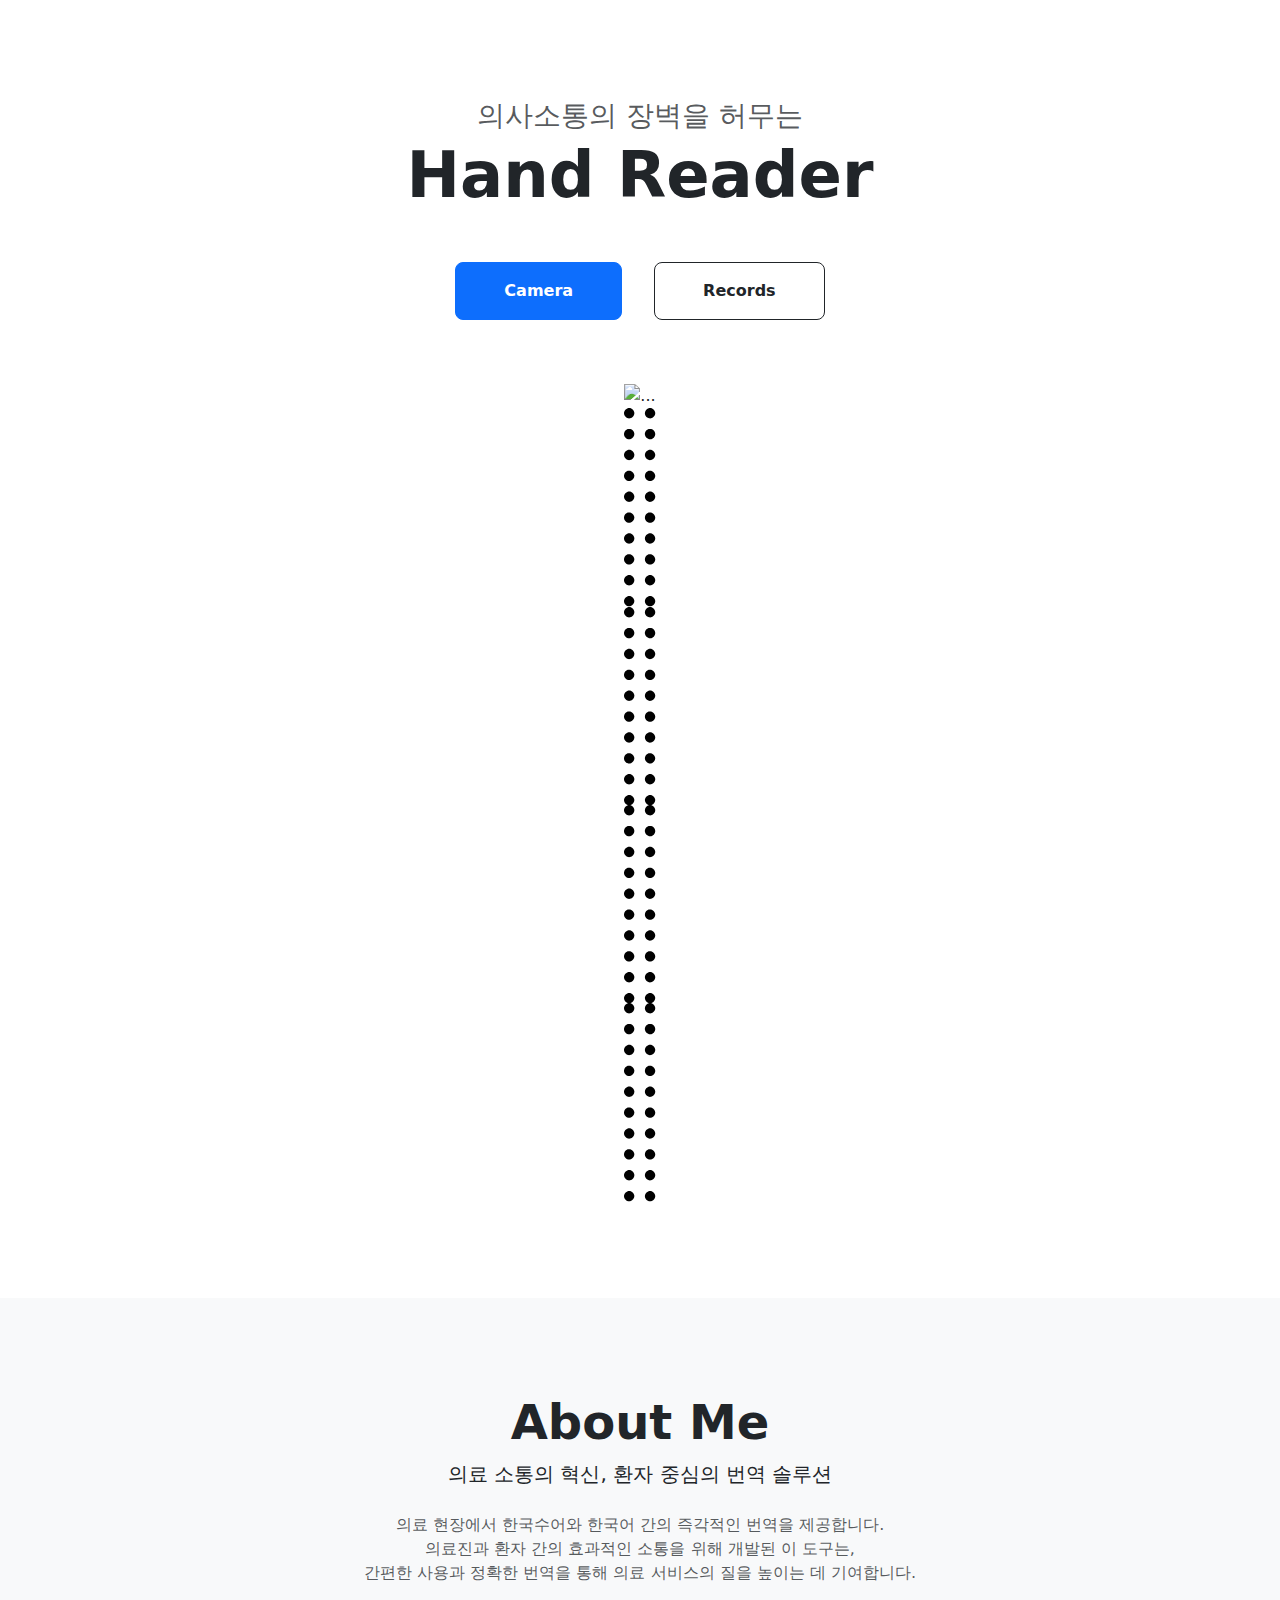
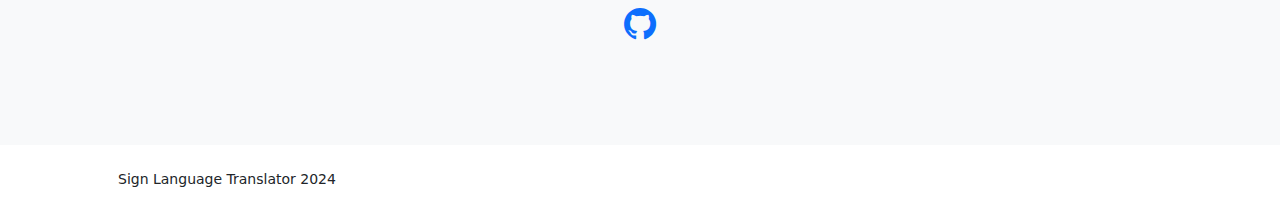
==== commit ab0a4a23: "Revert "index 디자인 수정, ai 디자인 수정"" ====
--- a/SignLanguage/src/main/resources/templates/index.html
+++ b/SignLanguage/src/main/resources/templates/index.html
@@ -37,7 +37,7 @@
                                 <div class="badge bg-gradient-primary-to-secondary text-white mb-4"><div class="text-uppercase">DEEP LEARNING &middot; STREAMING &middot; TRANSLATOR</div></div>
                                 <div class="fs-3 fw-light text-muted">의사소통의 장벽을 허무는</div>
                                 <h1 class="display-3 fw-bolder mb-5">
-                                	<span class="text-gradient d-inline1">Hand Reader</span>
+                                	<span class="text-gradient d-inline">Hand Reader</span>
                                 </h1>
                                 <div class="d-grid gap-3 d-sm-flex justify-content-sm-center justify-content-xxl-start mb-3">
                                     <a class="btn btn-primary btn-lg px-5 py-3 me-sm-3 fs-6 fw-bolder" href="ai">Camera</a>
@@ -45,18 +45,139 @@
                                 </div>
                             </div>
                         </div>
+                        <div class="col-xxl-7">
+                            <!-- Header profile picture-->
+                            <div class="d-flex justify-content-center mt-5 mt-xxl-0">
+                                <div class="profile bg-gradient-primary-to-secondary">
+                                    <!-- TIP: For best results, use a photo with a transparent background like the demo example below-->
+                                    <!-- Watch a tutorial on how to do this on YouTube (link)-->
+                                    <img class="profile-img" src="bootstrap/assets/logo.png" alt="..." />
+                                    <div class="dots-1">
+                                    	
+                                        <!-- SVG Dots-->
+                                        <svg version="1.1" xmlns="http://www.w3.org/2000/svg" xmlns:xlink="http://www.w3.org/1999/xlink" x="0px" y="0px" viewBox="0 0 191.6 1215.4" style="enable-background: new 0 0 191.6 1215.4" xml:space="preserve">
+                                            <g transform="translate(0.000000,1280.000000) scale(0.100000,-0.100000)">
+                                                <path d="M227.7,12788.6c-105-35-200-141-222-248c-43-206,163-412,369-369c155,32,275,190,260,339c-11,105-90,213-190,262        C383.7,12801.6,289.7,12808.6,227.7,12788.6z"></path>
+                                                <path d="M1507.7,12788.6c-151-50-253-216-222-362c25-119,136-230,254-255c194-41,395,142,375,339c-11,105-90,213-190,262        C1663.7,12801.6,1569.7,12808.6,1507.7,12788.6z"></path>
+                                                <path d="M227.7,11508.6c-105-35-200-141-222-248c-43-206,163-412,369-369c155,32,275,190,260,339c-11,105-90,213-190,262        C383.7,11521.6,289.7,11528.6,227.7,11508.6z"></path>
+                                                <path d="M1507.7,11508.6c-151-50-253-216-222-362c25-119,136-230,254-255c194-41,395,142,375,339c-11,105-90,213-190,262        C1663.7,11521.6,1569.7,11528.6,1507.7,11508.6z"></path>
+                                                <path d="M227.7,10228.6c-105-35-200-141-222-248c-43-206,163-412,369-369c155,32,275,190,260,339c-11,105-90,213-190,262        C383.7,10241.6,289.7,10248.6,227.7,10228.6z"></path>
+                                                <path d="M1507.7,10228.6c-105-35-200-141-222-248c-43-206,163-412,369-369c155,32,275,190,260,339c-11,105-90,213-190,262        C1663.7,10241.6,1569.7,10248.6,1507.7,10228.6z"></path>
+                                                <path d="M227.7,8948.6c-105-35-200-141-222-248c-43-206,163-412,369-369c155,32,275,190,260,339c-11,105-90,213-190,262        C383.7,8961.6,289.7,8968.6,227.7,8948.6z"></path>
+                                                <path d="M1507.7,8948.6c-105-35-200-141-222-248c-43-206,163-412,369-369c155,32,275,190,260,339c-11,105-90,213-190,262        C1663.7,8961.6,1569.7,8968.6,1507.7,8948.6z"></path>
+                                                <path d="M227.7,7668.6c-105-35-200-141-222-248c-43-206,163-412,369-369c155,32,275,190,260,339c-11,105-90,213-190,262        C383.7,7681.6,289.7,7688.6,227.7,7668.6z"></path>
+                                                <path d="M1507.7,7668.6c-105-35-200-141-222-248c-43-206,163-412,369-369c155,32,275,190,260,339c-11,105-90,213-190,262        C1663.7,7681.6,1569.7,7688.6,1507.7,7668.6z"></path>
+                                                <path d="M227.7,6388.6c-105-35-200-141-222-248c-43-206,163-412,369-369c155,32,275,190,260,339c-11,105-90,213-190,262        C383.7,6401.6,289.7,6408.6,227.7,6388.6z"></path>
+                                                <path d="M1507.7,6388.6c-105-35-200-141-222-248c-43-206,163-412,369-369c155,32,275,190,260,339c-11,105-90,213-190,262        C1663.7,6401.6,1569.7,6408.6,1507.7,6388.6z"></path>
+                                                <path d="M227.7,5108.6c-105-35-200-141-222-248c-43-206,163-412,369-369c155,32,275,190,260,339c-11,105-90,213-190,262        C383.7,5121.6,289.7,5128.6,227.7,5108.6z"></path>
+                                                <path d="M1507.7,5108.6c-105-35-200-141-222-248c-43-206,163-412,369-369c155,32,275,190,260,339c-11,105-90,213-190,262        C1663.7,5121.6,1569.7,5128.6,1507.7,5108.6z"></path>
+                                                <path d="M227.7,3828.6c-105-35-200-141-222-248c-43-206,163-412,369-369c155,32,275,190,260,339c-11,105-90,213-190,262        C383.7,3841.6,289.7,3848.6,227.7,3828.6z"></path>
+                                                <path d="M1507.7,3828.6c-105-35-200-141-222-248c-43-206,163-412,369-369c155,32,275,190,260,339c-11,105-90,213-190,262        C1663.7,3841.6,1569.7,3848.6,1507.7,3828.6z"></path>
+                                                <path d="M227.7,2548.6c-105-35-200-141-222-248c-43-206,163-412,369-369c155,32,275,190,260,339c-11,105-90,213-190,262        C383.7,2561.6,289.7,2568.6,227.7,2548.6z"></path>
+                                                <path d="M1507.7,2548.6c-105-35-200-141-222-248c-43-206,163-412,369-369c155,32,275,190,260,339c-11,105-90,213-190,262        C1663.7,2561.6,1569.7,2568.6,1507.7,2548.6z"></path>
+                                                <path d="M227.7,1268.6c-105-35-200-141-222-248c-43-206,163-412,369-369c155,32,275,190,260,339c-11,105-90,213-190,262        C383.7,1281.6,289.7,1288.6,227.7,1268.6z"></path>
+                                                <path d="M1507.7,1268.6c-105-35-200-141-222-248c-43-206,163-412,369-369c155,32,275,190,260,339c-11,105-90,213-190,262        C1663.7,1281.6,1569.7,1288.6,1507.7,1268.6z"></path>
+                                            </g>
+                                        </svg>
+                                        <!-- END of SVG dots-->
+                                    </div>
+                                    <div class="dots-2">
+                                        <!-- SVG Dots-->
+                                        <svg version="1.1" xmlns="http://www.w3.org/2000/svg" xmlns:xlink="http://www.w3.org/1999/xlink" x="0px" y="0px" viewBox="0 0 191.6 1215.4" style="enable-background: new 0 0 191.6 1215.4" xml:space="preserve">
+                                            <g transform="translate(0.000000,1280.000000) scale(0.100000,-0.100000)">
+                                                <path d="M227.7,12788.6c-105-35-200-141-222-248c-43-206,163-412,369-369c155,32,275,190,260,339c-11,105-90,213-190,262        C383.7,12801.6,289.7,12808.6,227.7,12788.6z"></path>
+                                                <path d="M1507.7,12788.6c-151-50-253-216-222-362c25-119,136-230,254-255c194-41,395,142,375,339c-11,105-90,213-190,262        C1663.7,12801.6,1569.7,12808.6,1507.7,12788.6z"></path>
+                                                <path d="M227.7,11508.6c-105-35-200-141-222-248c-43-206,163-412,369-369c155,32,275,190,260,339c-11,105-90,213-190,262        C383.7,11521.6,289.7,11528.6,227.7,11508.6z"></path>
+                                                <path d="M1507.7,11508.6c-151-50-253-216-222-362c25-119,136-230,254-255c194-41,395,142,375,339c-11,105-90,213-190,262        C1663.7,11521.6,1569.7,11528.6,1507.7,11508.6z"></path>
+                                                <path d="M227.7,10228.6c-105-35-200-141-222-248c-43-206,163-412,369-369c155,32,275,190,260,339c-11,105-90,213-190,262        C383.7,10241.6,289.7,10248.6,227.7,10228.6z"></path>
+                                                <path d="M1507.7,10228.6c-105-35-200-141-222-248c-43-206,163-412,369-369c155,32,275,190,260,339c-11,105-90,213-190,262        C1663.7,10241.6,1569.7,10248.6,1507.7,10228.6z"></path>
+                                                <path d="M227.7,8948.6c-105-35-200-141-222-248c-43-206,163-412,369-369c155,32,275,190,260,339c-11,105-90,213-190,262        C383.7,8961.6,289.7,8968.6,227.7,8948.6z"></path>
+                                                <path d="M1507.7,8948.6c-105-35-200-141-222-248c-43-206,163-412,369-369c155,32,275,190,260,339c-11,105-90,213-190,262        C1663.7,8961.6,1569.7,8968.6,1507.7,8948.6z"></path>
+                                                <path d="M227.7,7668.6c-105-35-200-141-222-248c-43-206,163-412,369-369c155,32,275,190,260,339c-11,105-90,213-190,262        C383.7,7681.6,289.7,7688.6,227.7,7668.6z"></path>
+                                                <path d="M1507.7,7668.6c-105-35-200-141-222-248c-43-206,163-412,369-369c155,32,275,190,260,339c-11,105-90,213-190,262        C1663.7,7681.6,1569.7,7688.6,1507.7,7668.6z"></path>
+                                                <path d="M227.7,6388.6c-105-35-200-141-222-248c-43-206,163-412,369-369c155,32,275,190,260,339c-11,105-90,213-190,262        C383.7,6401.6,289.7,6408.6,227.7,6388.6z"></path>
+                                                <path d="M1507.7,6388.6c-105-35-200-141-222-248c-43-206,163-412,369-369c155,32,275,190,260,339c-11,105-90,213-190,262        C1663.7,6401.6,1569.7,6408.6,1507.7,6388.6z"></path>
+                                                <path d="M227.7,5108.6c-105-35-200-141-222-248c-43-206,163-412,369-369c155,32,275,190,260,339c-11,105-90,213-190,262        C383.7,5121.6,289.7,5128.6,227.7,5108.6z"></path>
+                                                <path d="M1507.7,5108.6c-105-35-200-141-222-248c-43-206,163-412,369-369c155,32,275,190,260,339c-11,105-90,213-190,262        C1663.7,5121.6,1569.7,5128.6,1507.7,5108.6z"></path>
+                                                <path d="M227.7,3828.6c-105-35-200-141-222-248c-43-206,163-412,369-369c155,32,275,190,260,339c-11,105-90,213-190,262        C383.7,3841.6,289.7,3848.6,227.7,3828.6z"></path>
+                                                <path d="M1507.7,3828.6c-105-35-200-141-222-248c-43-206,163-412,369-369c155,32,275,190,260,339c-11,105-90,213-190,262        C1663.7,3841.6,1569.7,3848.6,1507.7,3828.6z"></path>
+                                                <path d="M227.7,2548.6c-105-35-200-141-222-248c-43-206,163-412,369-369c155,32,275,190,260,339c-11,105-90,213-190,262        C383.7,2561.6,289.7,2568.6,227.7,2548.6z"></path>
+                                                <path d="M1507.7,2548.6c-105-35-200-141-222-248c-43-206,163-412,369-369c155,32,275,190,260,339c-11,105-90,213-190,262        C1663.7,2561.6,1569.7,2568.6,1507.7,2548.6z"></path>
+                                                <path d="M227.7,1268.6c-105-35-200-141-222-248c-43-206,163-412,369-369c155,32,275,190,260,339c-11,105-90,213-190,262        C383.7,1281.6,289.7,1288.6,227.7,1268.6z"></path>
+                                                <path d="M1507.7,1268.6c-105-35-200-141-222-248c-43-206,163-412,369-369c155,32,275,190,260,339c-11,105-90,213-190,262        C1663.7,1281.6,1569.7,1288.6,1507.7,1268.6z"></path>
+                                            </g>
+                                        </svg>
+                                        <!-- END of SVG dots-->
+                                    </div>
+                                    <div class="dots-3">
+                                        <!-- SVG Dots-->
+                                        <svg version="1.1" xmlns="http://www.w3.org/2000/svg" xmlns:xlink="http://www.w3.org/1999/xlink" x="0px" y="0px" viewBox="0 0 191.6 1215.4" style="enable-background: new 0 0 191.6 1215.4" xml:space="preserve">
+                                            <g transform="translate(0.000000,1280.000000) scale(0.100000,-0.100000)">
+                                                <path d="M227.7,12788.6c-105-35-200-141-222-248c-43-206,163-412,369-369c155,32,275,190,260,339c-11,105-90,213-190,262        C383.7,12801.6,289.7,12808.6,227.7,12788.6z"></path>
+                                                <path d="M1507.7,12788.6c-151-50-253-216-222-362c25-119,136-230,254-255c194-41,395,142,375,339c-11,105-90,213-190,262        C1663.7,12801.6,1569.7,12808.6,1507.7,12788.6z"></path>
+                                                <path d="M227.7,11508.6c-105-35-200-141-222-248c-43-206,163-412,369-369c155,32,275,190,260,339c-11,105-90,213-190,262        C383.7,11521.6,289.7,11528.6,227.7,11508.6z"></path>
+                                                <path d="M1507.7,11508.6c-151-50-253-216-222-362c25-119,136-230,254-255c194-41,395,142,375,339c-11,105-90,213-190,262        C1663.7,11521.6,1569.7,11528.6,1507.7,11508.6z"></path>
+                                                <path d="M227.7,10228.6c-105-35-200-141-222-248c-43-206,163-412,369-369c155,32,275,190,260,339c-11,105-90,213-190,262        C383.7,10241.6,289.7,10248.6,227.7,10228.6z"></path>
+                                                <path d="M1507.7,10228.6c-105-35-200-141-222-248c-43-206,163-412,369-369c155,32,275,190,260,339c-11,105-90,213-190,262        C1663.7,10241.6,1569.7,10248.6,1507.7,10228.6z"></path>
+                                                <path d="M227.7,8948.6c-105-35-200-141-222-248c-43-206,163-412,369-369c155,32,275,190,260,339c-11,105-90,213-190,262        C383.7,8961.6,289.7,8968.6,227.7,8948.6z"></path>
+                                                <path d="M1507.7,8948.6c-105-35-200-141-222-248c-43-206,163-412,369-369c155,32,275,190,260,339c-11,105-90,213-190,262        C1663.7,8961.6,1569.7,8968.6,1507.7,8948.6z"></path>
+                                                <path d="M227.7,7668.6c-105-35-200-141-222-248c-43-206,163-412,369-369c155,32,275,190,260,339c-11,105-90,213-190,262        C383.7,7681.6,289.7,7688.6,227.7,7668.6z"></path>
+                                                <path d="M1507.7,7668.6c-105-35-200-141-222-248c-43-206,163-412,369-369c155,32,275,190,260,339c-11,105-90,213-190,262        C1663.7,7681.6,1569.7,7688.6,1507.7,7668.6z"></path>
+                                                <path d="M227.7,6388.6c-105-35-200-141-222-248c-43-206,163-412,369-369c155,32,275,190,260,339c-11,105-90,213-190,262        C383.7,6401.6,289.7,6408.6,227.7,6388.6z"></path>
+                                                <path d="M1507.7,6388.6c-105-35-200-141-222-248c-43-206,163-412,369-369c155,32,275,190,260,339c-11,105-90,213-190,262        C1663.7,6401.6,1569.7,6408.6,1507.7,6388.6z"></path>
+                                                <path d="M227.7,5108.6c-105-35-200-141-222-248c-43-206,163-412,369-369c155,32,275,190,260,339c-11,105-90,213-190,262        C383.7,5121.6,289.7,5128.6,227.7,5108.6z"></path>
+                                                <path d="M1507.7,5108.6c-105-35-200-141-222-248c-43-206,163-412,369-369c155,32,275,190,260,339c-11,105-90,213-190,262        C1663.7,5121.6,1569.7,5128.6,1507.7,5108.6z"></path>
+                                                <path d="M227.7,3828.6c-105-35-200-141-222-248c-43-206,163-412,369-369c155,32,275,190,260,339c-11,105-90,213-190,262        C383.7,3841.6,289.7,3848.6,227.7,3828.6z"></path>
+                                                <path d="M1507.7,3828.6c-105-35-200-141-222-248c-43-206,163-412,369-369c155,32,275,190,260,339c-11,105-90,213-190,262        C1663.7,3841.6,1569.7,3848.6,1507.7,3828.6z"></path>
+                                                <path d="M227.7,2548.6c-105-35-200-141-222-248c-43-206,163-412,369-369c155,32,275,190,260,339c-11,105-90,213-190,262        C383.7,2561.6,289.7,2568.6,227.7,2548.6z"></path>
+                                                <path d="M1507.7,2548.6c-105-35-200-141-222-248c-43-206,163-412,369-369c155,32,275,190,260,339c-11,105-90,213-190,262        C1663.7,2561.6,1569.7,2568.6,1507.7,2548.6z"></path>
+                                                <path d="M227.7,1268.6c-105-35-200-141-222-248c-43-206,163-412,369-369c155,32,275,190,260,339c-11,105-90,213-190,262        C383.7,1281.6,289.7,1288.6,227.7,1268.6z"></path>
+                                                <path d="M1507.7,1268.6c-105-35-200-141-222-248c-43-206,163-412,369-369c155,32,275,190,260,339c-11,105-90,213-190,262        C1663.7,1281.6,1569.7,1288.6,1507.7,1268.6z"></path>
+                                            </g>
+                                        </svg>
+                                        <!-- END of SVG dots-->
+                                    </div>
+                                    <div class="dots-4">
+                                        <!-- SVG Dots-->
+                                        <svg version="1.1" xmlns="http://www.w3.org/2000/svg" xmlns:xlink="http://www.w3.org/1999/xlink" x="0px" y="0px" viewBox="0 0 191.6 1215.4" style="enable-background: new 0 0 191.6 1215.4" xml:space="preserve">
+                                            <g transform="translate(0.000000,1280.000000) scale(0.100000,-0.100000)">
+                                                <path d="M227.7,12788.6c-105-35-200-141-222-248c-43-206,163-412,369-369c155,32,275,190,260,339c-11,105-90,213-190,262        C383.7,12801.6,289.7,12808.6,227.7,12788.6z"></path>
+                                                <path d="M1507.7,12788.6c-151-50-253-216-222-362c25-119,136-230,254-255c194-41,395,142,375,339c-11,105-90,213-190,262        C1663.7,12801.6,1569.7,12808.6,1507.7,12788.6z"></path>
+                                                <path d="M227.7,11508.6c-105-35-200-141-222-248c-43-206,163-412,369-369c155,32,275,190,260,339c-11,105-90,213-190,262        C383.7,11521.6,289.7,11528.6,227.7,11508.6z"></path>
+                                                <path d="M1507.7,11508.6c-151-50-253-216-222-362c25-119,136-230,254-255c194-41,395,142,375,339c-11,105-90,213-190,262        C1663.7,11521.6,1569.7,11528.6,1507.7,11508.6z"></path>
+                                                <path d="M227.7,10228.6c-105-35-200-141-222-248c-43-206,163-412,369-369c155,32,275,190,260,339c-11,105-90,213-190,262        C383.7,10241.6,289.7,10248.6,227.7,10228.6z"></path>
+                                                <path d="M1507.7,10228.6c-105-35-200-141-222-248c-43-206,163-412,369-369c155,32,275,190,260,339c-11,105-90,213-190,262        C1663.7,10241.6,1569.7,10248.6,1507.7,10228.6z"></path>
+                                                <path d="M227.7,8948.6c-105-35-200-141-222-248c-43-206,163-412,369-369c155,32,275,190,260,339c-11,105-90,213-190,262        C383.7,8961.6,289.7,8968.6,227.7,8948.6z"></path>
+                                                <path d="M1507.7,8948.6c-105-35-200-141-222-248c-43-206,163-412,369-369c155,32,275,190,260,339c-11,105-90,213-190,262        C1663.7,8961.6,1569.7,8968.6,1507.7,8948.6z"></path>
+                                                <path d="M227.7,7668.6c-105-35-200-141-222-248c-43-206,163-412,369-369c155,32,275,190,260,339c-11,105-90,213-190,262        C383.7,7681.6,289.7,7688.6,227.7,7668.6z"></path>
+                                                <path d="M1507.7,7668.6c-105-35-200-141-222-248c-43-206,163-412,369-369c155,32,275,190,260,339c-11,105-90,213-190,262        C1663.7,7681.6,1569.7,7688.6,1507.7,7668.6z"></path>
+                                                <path d="M227.7,6388.6c-105-35-200-141-222-248c-43-206,163-412,369-369c155,32,275,190,260,339c-11,105-90,213-190,262        C383.7,6401.6,289.7,6408.6,227.7,6388.6z"></path>
+                                                <path d="M1507.7,6388.6c-105-35-200-141-222-248c-43-206,163-412,369-369c155,32,275,190,260,339c-11,105-90,213-190,262        C1663.7,6401.6,1569.7,6408.6,1507.7,6388.6z"></path>
+                                                <path d="M227.7,5108.6c-105-35-200-141-222-248c-43-206,163-412,369-369c155,32,275,190,260,339c-11,105-90,213-190,262        C383.7,5121.6,289.7,5128.6,227.7,5108.6z"></path>
+                                                <path d="M1507.7,5108.6c-105-35-200-141-222-248c-43-206,163-412,369-369c155,32,275,190,260,339c-11,105-90,213-190,262        C1663.7,5121.6,1569.7,5128.6,1507.7,5108.6z"></path>
+                                                <path d="M227.7,3828.6c-105-35-200-141-222-248c-43-206,163-412,369-369c155,32,275,190,260,339c-11,105-90,213-190,262        C383.7,3841.6,289.7,3848.6,227.7,3828.6z"></path>
+                                                <path d="M1507.7,3828.6c-105-35-200-141-222-248c-43-206,163-412,369-369c155,32,275,190,260,339c-11,105-90,213-190,262        C1663.7,3841.6,1569.7,3848.6,1507.7,3828.6z"></path>
+                                                <path d="M227.7,2548.6c-105-35-200-141-222-248c-43-206,163-412,369-369c155,32,275,190,260,339c-11,105-90,213-190,262        C383.7,2561.6,289.7,2568.6,227.7,2548.6z"></path>
+                                                <path d="M1507.7,2548.6c-105-35-200-141-222-248c-43-206,163-412,369-369c155,32,275,190,260,339c-11,105-90,213-190,262        C1663.7,2561.6,1569.7,2568.6,1507.7,2548.6z"></path>
+                                                <path d="M227.7,1268.6c-105-35-200-141-222-248c-43-206,163-412,369-369c155,32,275,190,260,339c-11,105-90,213-190,262        C383.7,1281.6,289.7,1288.6,227.7,1268.6z"></path>
+                                                <path d="M1507.7,1268.6c-105-35-200-141-222-248c-43-206,163-412,369-369c155,32,275,190,260,339c-11,105-90,213-190,262        C1663.7,1281.6,1569.7,1288.6,1507.7,1268.6z"></path>
+                                            </g>
+                                        </svg>
+                                        <!-- END of SVG dots-->
+                                    </div>
+                                </div>
+                            </div>
+                        </div>
                     </div>
                 </div>
             </header>
-			<div class="d-flex justify-content-center mt-5 mt-xxl-0">
-				<img class="profile-img" src="bootstrap/assets/수어 배너.png" alt="..." />
-			</div>
             <!-- About Section-->
             <section class="bg-light py-5">
                 <div class="container px-5">
                     <div class="row gx-5 justify-content-center">
-                            <div class="text-center my-5-1">
-                                <h2 class="display-5 fw-bolder"><span class="text-gradient d-inline2">About Me</span></h2>
+                        <div class="col-xxl-8">
+                            <div class="text-center my-5">
+                                <h2 class="display-5 fw-bolder"><span class="text-gradient d-inline">About Me</span></h2>
                                 <p class="lead fw-light mb-4">의료 소통의 혁신, 환자 중심의 번역 솔루션</p>
                                 <p class="text-muted">의료 현장에서 한국수어와 한국어 간의 즉각적인 번역을 제공합니다.<br>
 													  의료진과 환자 간의 효과적인 소통을 위해 개발된 이 도구는,<br>
@@ -65,6 +186,7 @@
                                     <a class="text-gradient" href="https://github.com/honglll111/0123_Sign_Language_Translator"><i class="bi bi-github"></i></a>
                                 </div>
                             </div>
+                        </div>
                     </div>
                 </div>
             </section>
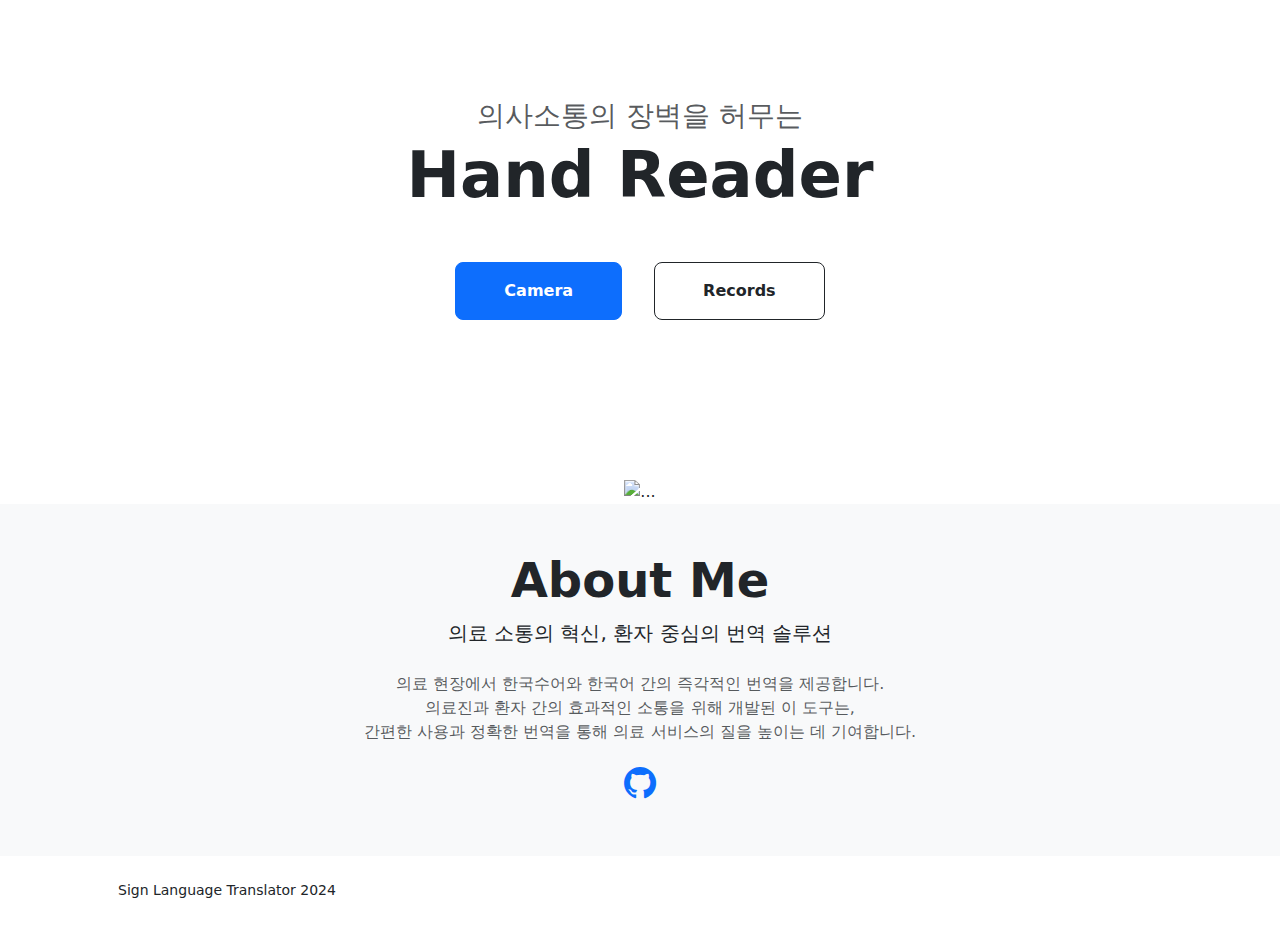
==== commit bd5ae3a4: "최종 코드" ====
--- a/SignLanguage/src/main/resources/templates/index.html
+++ b/SignLanguage/src/main/resources/templates/index.html
@@ -1,207 +1,85 @@
-<!DOCTYPE html>
-<html lang="en" xmlns:th="http://www.thymeleaf.org">
-    <head>
-        <meta charset="utf-8" />
-        <meta name="viewport" content="width=device-width, initial-scale=1, shrink-to-fit=no" />
-        <meta name="description" content="" />
-        <meta name="author" content="" />
-        <title>한국수어번역기 - Hand Reader</title>
-        <!-- Favicon-->
-        <link rel="icon" type="image/x-icon" href="bootstrap/assets/favicon.ico" />
-        <!-- Custom Google font-->
-        <link rel="preconnect" href="https://fonts.googleapis.com" />
-        <link rel="preconnect" href="https://fonts.gstatic.com" crossorigin />
-        <link href="https://fonts.googleapis.com/css2?family=Plus+Jakarta+Sans:wght@100;200;300;400;500;600;700;800;900&amp;display=swap" rel="stylesheet" />
-        <!-- Bootstrap icons-->
-        <link href="https://cdn.jsdelivr.net/npm/bootstrap-icons@1.8.1/font/bootstrap-icons.css" rel="stylesheet" />
-        <!-- Core theme CSS (includes Bootstrap)-->
-        <link href="bootstrap/css/styles.css" rel="stylesheet" />
-		<!-- Bootstrap CSS 추가 -->
-	    <link rel="stylesheet" href="https://cdn.jsdelivr.net/npm/bootstrap@5.2.3/dist/css/bootstrap.min.css">
-	    <!-- Custom styles 추가 -->
-	    <link rel="stylesheet" href="/bootstrap/css/styles.css">
-    </head>
-    <body class="d-flex flex-column h-100">
-        <main class="flex-shrink-0">
-        
-			<!-- Navigation-->
-	        <nav th:replace="navbar :: navbarFragment"></nav>
-            
-            <!-- Header-->
-            <header class="py-5">
-                <div class="container px-5 pb-5">
-                    <div class="row gx-5 align-items-center">
-                        <div class="col-xxl-5">
-                            <!-- Header text content-->
-                            <div class="text-center text-xxl-start">
-                                <div class="badge bg-gradient-primary-to-secondary text-white mb-4"><div class="text-uppercase">DEEP LEARNING &middot; STREAMING &middot; TRANSLATOR</div></div>
-                                <div class="fs-3 fw-light text-muted">의사소통의 장벽을 허무는</div>
-                                <h1 class="display-3 fw-bolder mb-5">
-                                	<span class="text-gradient d-inline">Hand Reader</span>
-                                </h1>
-                                <div class="d-grid gap-3 d-sm-flex justify-content-sm-center justify-content-xxl-start mb-3">
-                                    <a class="btn btn-primary btn-lg px-5 py-3 me-sm-3 fs-6 fw-bolder" href="ai">Camera</a>
-                                    <a class="btn btn-outline-dark btn-lg px-5 py-3 fs-6 fw-bolder" href="records">Records</a>
-                                </div>
-                            </div>
-                        </div>
-                        <div class="col-xxl-7">
-                            <!-- Header profile picture-->
-                            <div class="d-flex justify-content-center mt-5 mt-xxl-0">
-                                <div class="profile bg-gradient-primary-to-secondary">
-                                    <!-- TIP: For best results, use a photo with a transparent background like the demo example below-->
-                                    <!-- Watch a tutorial on how to do this on YouTube (link)-->
-                                    <img class="profile-img" src="bootstrap/assets/logo.png" alt="..." />
-                                    <div class="dots-1">
-                                    	
-                                        <!-- SVG Dots-->
-                                        <svg version="1.1" xmlns="http://www.w3.org/2000/svg" xmlns:xlink="http://www.w3.org/1999/xlink" x="0px" y="0px" viewBox="0 0 191.6 1215.4" style="enable-background: new 0 0 191.6 1215.4" xml:space="preserve">
-                                            <g transform="translate(0.000000,1280.000000) scale(0.100000,-0.100000)">
-                                                <path d="M227.7,12788.6c-105-35-200-141-222-248c-43-206,163-412,369-369c155,32,275,190,260,339c-11,105-90,213-190,262        C383.7,12801.6,289.7,12808.6,227.7,12788.6z"></path>
-                                                <path d="M1507.7,12788.6c-151-50-253-216-222-362c25-119,136-230,254-255c194-41,395,142,375,339c-11,105-90,213-190,262        C1663.7,12801.6,1569.7,12808.6,1507.7,12788.6z"></path>
-                                                <path d="M227.7,11508.6c-105-35-200-141-222-248c-43-206,163-412,369-369c155,32,275,190,260,339c-11,105-90,213-190,262        C383.7,11521.6,289.7,11528.6,227.7,11508.6z"></path>
-                                                <path d="M1507.7,11508.6c-151-50-253-216-222-362c25-119,136-230,254-255c194-41,395,142,375,339c-11,105-90,213-190,262        C1663.7,11521.6,1569.7,11528.6,1507.7,11508.6z"></path>
-                                                <path d="M227.7,10228.6c-105-35-200-141-222-248c-43-206,163-412,369-369c155,32,275,190,260,339c-11,105-90,213-190,262        C383.7,10241.6,289.7,10248.6,227.7,10228.6z"></path>
-                                                <path d="M1507.7,10228.6c-105-35-200-141-222-248c-43-206,163-412,369-369c155,32,275,190,260,339c-11,105-90,213-190,262        C1663.7,10241.6,1569.7,10248.6,1507.7,10228.6z"></path>
-                                                <path d="M227.7,8948.6c-105-35-200-141-222-248c-43-206,163-412,369-369c155,32,275,190,260,339c-11,105-90,213-190,262        C383.7,8961.6,289.7,8968.6,227.7,8948.6z"></path>
-                                                <path d="M1507.7,8948.6c-105-35-200-141-222-248c-43-206,163-412,369-369c155,32,275,190,260,339c-11,105-90,213-190,262        C1663.7,8961.6,1569.7,8968.6,1507.7,8948.6z"></path>
-                                                <path d="M227.7,7668.6c-105-35-200-141-222-248c-43-206,163-412,369-369c155,32,275,190,260,339c-11,105-90,213-190,262        C383.7,7681.6,289.7,7688.6,227.7,7668.6z"></path>
-                                                <path d="M1507.7,7668.6c-105-35-200-141-222-248c-43-206,163-412,369-369c155,32,275,190,260,339c-11,105-90,213-190,262        C1663.7,7681.6,1569.7,7688.6,1507.7,7668.6z"></path>
-                                                <path d="M227.7,6388.6c-105-35-200-141-222-248c-43-206,163-412,369-369c155,32,275,190,260,339c-11,105-90,213-190,262        C383.7,6401.6,289.7,6408.6,227.7,6388.6z"></path>
-                                                <path d="M1507.7,6388.6c-105-35-200-141-222-248c-43-206,163-412,369-369c155,32,275,190,260,339c-11,105-90,213-190,262        C1663.7,6401.6,1569.7,6408.6,1507.7,6388.6z"></path>
-                                                <path d="M227.7,5108.6c-105-35-200-141-222-248c-43-206,163-412,369-369c155,32,275,190,260,339c-11,105-90,213-190,262        C383.7,5121.6,289.7,5128.6,227.7,5108.6z"></path>
-                                                <path d="M1507.7,5108.6c-105-35-200-141-222-248c-43-206,163-412,369-369c155,32,275,190,260,339c-11,105-90,213-190,262        C1663.7,5121.6,1569.7,5128.6,1507.7,5108.6z"></path>
-                                                <path d="M227.7,3828.6c-105-35-200-141-222-248c-43-206,163-412,369-369c155,32,275,190,260,339c-11,105-90,213-190,262        C383.7,3841.6,289.7,3848.6,227.7,3828.6z"></path>
-                                                <path d="M1507.7,3828.6c-105-35-200-141-222-248c-43-206,163-412,369-369c155,32,275,190,260,339c-11,105-90,213-190,262        C1663.7,3841.6,1569.7,3848.6,1507.7,3828.6z"></path>
-                                                <path d="M227.7,2548.6c-105-35-200-141-222-248c-43-206,163-412,369-369c155,32,275,190,260,339c-11,105-90,213-190,262        C383.7,2561.6,289.7,2568.6,227.7,2548.6z"></path>
-                                                <path d="M1507.7,2548.6c-105-35-200-141-222-248c-43-206,163-412,369-369c155,32,275,190,260,339c-11,105-90,213-190,262        C1663.7,2561.6,1569.7,2568.6,1507.7,2548.6z"></path>
-                                                <path d="M227.7,1268.6c-105-35-200-141-222-248c-43-206,163-412,369-369c155,32,275,190,260,339c-11,105-90,213-190,262        C383.7,1281.6,289.7,1288.6,227.7,1268.6z"></path>
-                                                <path d="M1507.7,1268.6c-105-35-200-141-222-248c-43-206,163-412,369-369c155,32,275,190,260,339c-11,105-90,213-190,262        C1663.7,1281.6,1569.7,1288.6,1507.7,1268.6z"></path>
-                                            </g>
-                                        </svg>
-                                        <!-- END of SVG dots-->
-                                    </div>
-                                    <div class="dots-2">
-                                        <!-- SVG Dots-->
-                                        <svg version="1.1" xmlns="http://www.w3.org/2000/svg" xmlns:xlink="http://www.w3.org/1999/xlink" x="0px" y="0px" viewBox="0 0 191.6 1215.4" style="enable-background: new 0 0 191.6 1215.4" xml:space="preserve">
-                                            <g transform="translate(0.000000,1280.000000) scale(0.100000,-0.100000)">
-                                                <path d="M227.7,12788.6c-105-35-200-141-222-248c-43-206,163-412,369-369c155,32,275,190,260,339c-11,105-90,213-190,262        C383.7,12801.6,289.7,12808.6,227.7,12788.6z"></path>
-                                                <path d="M1507.7,12788.6c-151-50-253-216-222-362c25-119,136-230,254-255c194-41,395,142,375,339c-11,105-90,213-190,262        C1663.7,12801.6,1569.7,12808.6,1507.7,12788.6z"></path>
-                                                <path d="M227.7,11508.6c-105-35-200-141-222-248c-43-206,163-412,369-369c155,32,275,190,260,339c-11,105-90,213-190,262        C383.7,11521.6,289.7,11528.6,227.7,11508.6z"></path>
-                                                <path d="M1507.7,11508.6c-151-50-253-216-222-362c25-119,136-230,254-255c194-41,395,142,375,339c-11,105-90,213-190,262        C1663.7,11521.6,1569.7,11528.6,1507.7,11508.6z"></path>
-                                                <path d="M227.7,10228.6c-105-35-200-141-222-248c-43-206,163-412,369-369c155,32,275,190,260,339c-11,105-90,213-190,262        C383.7,10241.6,289.7,10248.6,227.7,10228.6z"></path>
-                                                <path d="M1507.7,10228.6c-105-35-200-141-222-248c-43-206,163-412,369-369c155,32,275,190,260,339c-11,105-90,213-190,262        C1663.7,10241.6,1569.7,10248.6,1507.7,10228.6z"></path>
-                                                <path d="M227.7,8948.6c-105-35-200-141-222-248c-43-206,163-412,369-369c155,32,275,190,260,339c-11,105-90,213-190,262        C383.7,8961.6,289.7,8968.6,227.7,8948.6z"></path>
-                                                <path d="M1507.7,8948.6c-105-35-200-141-222-248c-43-206,163-412,369-369c155,32,275,190,260,339c-11,105-90,213-190,262        C1663.7,8961.6,1569.7,8968.6,1507.7,8948.6z"></path>
-                                                <path d="M227.7,7668.6c-105-35-200-141-222-248c-43-206,163-412,369-369c155,32,275,190,260,339c-11,105-90,213-190,262        C383.7,7681.6,289.7,7688.6,227.7,7668.6z"></path>
-                                                <path d="M1507.7,7668.6c-105-35-200-141-222-248c-43-206,163-412,369-369c155,32,275,190,260,339c-11,105-90,213-190,262        C1663.7,7681.6,1569.7,7688.6,1507.7,7668.6z"></path>
-                                                <path d="M227.7,6388.6c-105-35-200-141-222-248c-43-206,163-412,369-369c155,32,275,190,260,339c-11,105-90,213-190,262        C383.7,6401.6,289.7,6408.6,227.7,6388.6z"></path>
-                                                <path d="M1507.7,6388.6c-105-35-200-141-222-248c-43-206,163-412,369-369c155,32,275,190,260,339c-11,105-90,213-190,262        C1663.7,6401.6,1569.7,6408.6,1507.7,6388.6z"></path>
-                                                <path d="M227.7,5108.6c-105-35-200-141-222-248c-43-206,163-412,369-369c155,32,275,190,260,339c-11,105-90,213-190,262        C383.7,5121.6,289.7,5128.6,227.7,5108.6z"></path>
-                                                <path d="M1507.7,5108.6c-105-35-200-141-222-248c-43-206,163-412,369-369c155,32,275,190,260,339c-11,105-90,213-190,262        C1663.7,5121.6,1569.7,5128.6,1507.7,5108.6z"></path>
-                                                <path d="M227.7,3828.6c-105-35-200-141-222-248c-43-206,163-412,369-369c155,32,275,190,260,339c-11,105-90,213-190,262        C383.7,3841.6,289.7,3848.6,227.7,3828.6z"></path>
-                                                <path d="M1507.7,3828.6c-105-35-200-141-222-248c-43-206,163-412,369-369c155,32,275,190,260,339c-11,105-90,213-190,262        C1663.7,3841.6,1569.7,3848.6,1507.7,3828.6z"></path>
-                                                <path d="M227.7,2548.6c-105-35-200-141-222-248c-43-206,163-412,369-369c155,32,275,190,260,339c-11,105-90,213-190,262        C383.7,2561.6,289.7,2568.6,227.7,2548.6z"></path>
-                                                <path d="M1507.7,2548.6c-105-35-200-141-222-248c-43-206,163-412,369-369c155,32,275,190,260,339c-11,105-90,213-190,262        C1663.7,2561.6,1569.7,2568.6,1507.7,2548.6z"></path>
-                                                <path d="M227.7,1268.6c-105-35-200-141-222-248c-43-206,163-412,369-369c155,32,275,190,260,339c-11,105-90,213-190,262        C383.7,1281.6,289.7,1288.6,227.7,1268.6z"></path>
-                                                <path d="M1507.7,1268.6c-105-35-200-141-222-248c-43-206,163-412,369-369c155,32,275,190,260,339c-11,105-90,213-190,262        C1663.7,1281.6,1569.7,1288.6,1507.7,1268.6z"></path>
-                                            </g>
-                                        </svg>
-                                        <!-- END of SVG dots-->
-                                    </div>
-                                    <div class="dots-3">
-                                        <!-- SVG Dots-->
-                                        <svg version="1.1" xmlns="http://www.w3.org/2000/svg" xmlns:xlink="http://www.w3.org/1999/xlink" x="0px" y="0px" viewBox="0 0 191.6 1215.4" style="enable-background: new 0 0 191.6 1215.4" xml:space="preserve">
-                                            <g transform="translate(0.000000,1280.000000) scale(0.100000,-0.100000)">
-                                                <path d="M227.7,12788.6c-105-35-200-141-222-248c-43-206,163-412,369-369c155,32,275,190,260,339c-11,105-90,213-190,262        C383.7,12801.6,289.7,12808.6,227.7,12788.6z"></path>
-                                                <path d="M1507.7,12788.6c-151-50-253-216-222-362c25-119,136-230,254-255c194-41,395,142,375,339c-11,105-90,213-190,262        C1663.7,12801.6,1569.7,12808.6,1507.7,12788.6z"></path>
-                                                <path d="M227.7,11508.6c-105-35-200-141-222-248c-43-206,163-412,369-369c155,32,275,190,260,339c-11,105-90,213-190,262        C383.7,11521.6,289.7,11528.6,227.7,11508.6z"></path>
-                                                <path d="M1507.7,11508.6c-151-50-253-216-222-362c25-119,136-230,254-255c194-41,395,142,375,339c-11,105-90,213-190,262        C1663.7,11521.6,1569.7,11528.6,1507.7,11508.6z"></path>
-                                                <path d="M227.7,10228.6c-105-35-200-141-222-248c-43-206,163-412,369-369c155,32,275,190,260,339c-11,105-90,213-190,262        C383.7,10241.6,289.7,10248.6,227.7,10228.6z"></path>
-                                                <path d="M1507.7,10228.6c-105-35-200-141-222-248c-43-206,163-412,369-369c155,32,275,190,260,339c-11,105-90,213-190,262        C1663.7,10241.6,1569.7,10248.6,1507.7,10228.6z"></path>
-                                                <path d="M227.7,8948.6c-105-35-200-141-222-248c-43-206,163-412,369-369c155,32,275,190,260,339c-11,105-90,213-190,262        C383.7,8961.6,289.7,8968.6,227.7,8948.6z"></path>
-                                                <path d="M1507.7,8948.6c-105-35-200-141-222-248c-43-206,163-412,369-369c155,32,275,190,260,339c-11,105-90,213-190,262        C1663.7,8961.6,1569.7,8968.6,1507.7,8948.6z"></path>
-                                                <path d="M227.7,7668.6c-105-35-200-141-222-248c-43-206,163-412,369-369c155,32,275,190,260,339c-11,105-90,213-190,262        C383.7,7681.6,289.7,7688.6,227.7,7668.6z"></path>
-                                                <path d="M1507.7,7668.6c-105-35-200-141-222-248c-43-206,163-412,369-369c155,32,275,190,260,339c-11,105-90,213-190,262        C1663.7,7681.6,1569.7,7688.6,1507.7,7668.6z"></path>
-                                                <path d="M227.7,6388.6c-105-35-200-141-222-248c-43-206,163-412,369-369c155,32,275,190,260,339c-11,105-90,213-190,262        C383.7,6401.6,289.7,6408.6,227.7,6388.6z"></path>
-                                                <path d="M1507.7,6388.6c-105-35-200-141-222-248c-43-206,163-412,369-369c155,32,275,190,260,339c-11,105-90,213-190,262        C1663.7,6401.6,1569.7,6408.6,1507.7,6388.6z"></path>
-                                                <path d="M227.7,5108.6c-105-35-200-141-222-248c-43-206,163-412,369-369c155,32,275,190,260,339c-11,105-90,213-190,262        C383.7,5121.6,289.7,5128.6,227.7,5108.6z"></path>
-                                                <path d="M1507.7,5108.6c-105-35-200-141-222-248c-43-206,163-412,369-369c155,32,275,190,260,339c-11,105-90,213-190,262        C1663.7,5121.6,1569.7,5128.6,1507.7,5108.6z"></path>
-                                                <path d="M227.7,3828.6c-105-35-200-141-222-248c-43-206,163-412,369-369c155,32,275,190,260,339c-11,105-90,213-190,262        C383.7,3841.6,289.7,3848.6,227.7,3828.6z"></path>
-                                                <path d="M1507.7,3828.6c-105-35-200-141-222-248c-43-206,163-412,369-369c155,32,275,190,260,339c-11,105-90,213-190,262        C1663.7,3841.6,1569.7,3848.6,1507.7,3828.6z"></path>
-                                                <path d="M227.7,2548.6c-105-35-200-141-222-248c-43-206,163-412,369-369c155,32,275,190,260,339c-11,105-90,213-190,262        C383.7,2561.6,289.7,2568.6,227.7,2548.6z"></path>
-                                                <path d="M1507.7,2548.6c-105-35-200-141-222-248c-43-206,163-412,369-369c155,32,275,190,260,339c-11,105-90,213-190,262        C1663.7,2561.6,1569.7,2568.6,1507.7,2548.6z"></path>
-                                                <path d="M227.7,1268.6c-105-35-200-141-222-248c-43-206,163-412,369-369c155,32,275,190,260,339c-11,105-90,213-190,262        C383.7,1281.6,289.7,1288.6,227.7,1268.6z"></path>
-                                                <path d="M1507.7,1268.6c-105-35-200-141-222-248c-43-206,163-412,369-369c155,32,275,190,260,339c-11,105-90,213-190,262        C1663.7,1281.6,1569.7,1288.6,1507.7,1268.6z"></path>
-                                            </g>
-                                        </svg>
-                                        <!-- END of SVG dots-->
-                                    </div>
-                                    <div class="dots-4">
-                                        <!-- SVG Dots-->
-                                        <svg version="1.1" xmlns="http://www.w3.org/2000/svg" xmlns:xlink="http://www.w3.org/1999/xlink" x="0px" y="0px" viewBox="0 0 191.6 1215.4" style="enable-background: new 0 0 191.6 1215.4" xml:space="preserve">
-                                            <g transform="translate(0.000000,1280.000000) scale(0.100000,-0.100000)">
-                                                <path d="M227.7,12788.6c-105-35-200-141-222-248c-43-206,163-412,369-369c155,32,275,190,260,339c-11,105-90,213-190,262        C383.7,12801.6,289.7,12808.6,227.7,12788.6z"></path>
-                                                <path d="M1507.7,12788.6c-151-50-253-216-222-362c25-119,136-230,254-255c194-41,395,142,375,339c-11,105-90,213-190,262        C1663.7,12801.6,1569.7,12808.6,1507.7,12788.6z"></path>
-                                                <path d="M227.7,11508.6c-105-35-200-141-222-248c-43-206,163-412,369-369c155,32,275,190,260,339c-11,105-90,213-190,262        C383.7,11521.6,289.7,11528.6,227.7,11508.6z"></path>
-                                                <path d="M1507.7,11508.6c-151-50-253-216-222-362c25-119,136-230,254-255c194-41,395,142,375,339c-11,105-90,213-190,262        C1663.7,11521.6,1569.7,11528.6,1507.7,11508.6z"></path>
-                                                <path d="M227.7,10228.6c-105-35-200-141-222-248c-43-206,163-412,369-369c155,32,275,190,260,339c-11,105-90,213-190,262        C383.7,10241.6,289.7,10248.6,227.7,10228.6z"></path>
-                                                <path d="M1507.7,10228.6c-105-35-200-141-222-248c-43-206,163-412,369-369c155,32,275,190,260,339c-11,105-90,213-190,262        C1663.7,10241.6,1569.7,10248.6,1507.7,10228.6z"></path>
-                                                <path d="M227.7,8948.6c-105-35-200-141-222-248c-43-206,163-412,369-369c155,32,275,190,260,339c-11,105-90,213-190,262        C383.7,8961.6,289.7,8968.6,227.7,8948.6z"></path>
-                                                <path d="M1507.7,8948.6c-105-35-200-141-222-248c-43-206,163-412,369-369c155,32,275,190,260,339c-11,105-90,213-190,262        C1663.7,8961.6,1569.7,8968.6,1507.7,8948.6z"></path>
-                                                <path d="M227.7,7668.6c-105-35-200-141-222-248c-43-206,163-412,369-369c155,32,275,190,260,339c-11,105-90,213-190,262        C383.7,7681.6,289.7,7688.6,227.7,7668.6z"></path>
-                                                <path d="M1507.7,7668.6c-105-35-200-141-222-248c-43-206,163-412,369-369c155,32,275,190,260,339c-11,105-90,213-190,262        C1663.7,7681.6,1569.7,7688.6,1507.7,7668.6z"></path>
-                                                <path d="M227.7,6388.6c-105-35-200-141-222-248c-43-206,163-412,369-369c155,32,275,190,260,339c-11,105-90,213-190,262        C383.7,6401.6,289.7,6408.6,227.7,6388.6z"></path>
-                                                <path d="M1507.7,6388.6c-105-35-200-141-222-248c-43-206,163-412,369-369c155,32,275,190,260,339c-11,105-90,213-190,262        C1663.7,6401.6,1569.7,6408.6,1507.7,6388.6z"></path>
-                                                <path d="M227.7,5108.6c-105-35-200-141-222-248c-43-206,163-412,369-369c155,32,275,190,260,339c-11,105-90,213-190,262        C383.7,5121.6,289.7,5128.6,227.7,5108.6z"></path>
-                                                <path d="M1507.7,5108.6c-105-35-200-141-222-248c-43-206,163-412,369-369c155,32,275,190,260,339c-11,105-90,213-190,262        C1663.7,5121.6,1569.7,5128.6,1507.7,5108.6z"></path>
-                                                <path d="M227.7,3828.6c-105-35-200-141-222-248c-43-206,163-412,369-369c155,32,275,190,260,339c-11,105-90,213-190,262        C383.7,3841.6,289.7,3848.6,227.7,3828.6z"></path>
-                                                <path d="M1507.7,3828.6c-105-35-200-141-222-248c-43-206,163-412,369-369c155,32,275,190,260,339c-11,105-90,213-190,262        C1663.7,3841.6,1569.7,3848.6,1507.7,3828.6z"></path>
-                                                <path d="M227.7,2548.6c-105-35-200-141-222-248c-43-206,163-412,369-369c155,32,275,190,260,339c-11,105-90,213-190,262        C383.7,2561.6,289.7,2568.6,227.7,2548.6z"></path>
-                                                <path d="M1507.7,2548.6c-105-35-200-141-222-248c-43-206,163-412,369-369c155,32,275,190,260,339c-11,105-90,213-190,262        C1663.7,2561.6,1569.7,2568.6,1507.7,2548.6z"></path>
-                                                <path d="M227.7,1268.6c-105-35-200-141-222-248c-43-206,163-412,369-369c155,32,275,190,260,339c-11,105-90,213-190,262        C383.7,1281.6,289.7,1288.6,227.7,1268.6z"></path>
-                                                <path d="M1507.7,1268.6c-105-35-200-141-222-248c-43-206,163-412,369-369c155,32,275,190,260,339c-11,105-90,213-190,262        C1663.7,1281.6,1569.7,1288.6,1507.7,1268.6z"></path>
-                                            </g>
-                                        </svg>
-                                        <!-- END of SVG dots-->
-                                    </div>
-                                </div>
-                            </div>
-                        </div>
-                    </div>
-                </div>
-            </header>
-            <!-- About Section-->
-            <section class="bg-light py-5">
-                <div class="container px-5">
-                    <div class="row gx-5 justify-content-center">
-                        <div class="col-xxl-8">
-                            <div class="text-center my-5">
-                                <h2 class="display-5 fw-bolder"><span class="text-gradient d-inline">About Me</span></h2>
-                                <p class="lead fw-light mb-4">의료 소통의 혁신, 환자 중심의 번역 솔루션</p>
-                                <p class="text-muted">의료 현장에서 한국수어와 한국어 간의 즉각적인 번역을 제공합니다.<br>
-													  의료진과 환자 간의 효과적인 소통을 위해 개발된 이 도구는,<br>
-													  간편한 사용과 정확한 번역을 통해 의료 서비스의 질을 높이는 데 기여합니다.</p>
-                                <div class="d-flex justify-content-center fs-2 gap-4">
-                                    <a class="text-gradient" href="https://github.com/honglll111/0123_Sign_Language_Translator"><i class="bi bi-github"></i></a>
-                                </div>
-                            </div>
-                        </div>
-                    </div>
-                </div>
-            </section>
-        </main>
-        <!-- Footer-->
-        <footer class="bg-white py-4 mt-auto">
-            <div class="container px-5">
-                <div class="row align-items-center justify-content-between flex-column flex-sm-row">
-                    <div class="col-auto"><div class="small m-0">Sign Language Translator 2024</div></div>
-                </div>
-            </div>
-        </footer>
-        <!-- Bootstrap core JS-->
-        <script src="https://cdn.jsdelivr.net/npm/bootstrap@5.2.3/dist/js/bootstrap.bundle.min.js"></script>
-        <!-- Core theme JS-->
-        <script src="js/scripts.js"></script>
-    </body>
-</html>
+<!DOCTYPE html>
+<html lang="en" xmlns:th="http://www.thymeleaf.org">
+    <head>
+        <meta charset="utf-8" />
+        <meta name="viewport" content="width=device-width, initial-scale=1, shrink-to-fit=no" />
+        <meta name="description" content="" />
+        <meta name="author" content="" />
+        <title>한국수어번역기 - Hand Reader</title>
+        <!-- Favicon-->
+        <link rel="icon" type="image/x-icon" href="bootstrap/assets/favicon.ico" />
+        <!-- Custom Google font-->
+        <link rel="preconnect" href="https://fonts.googleapis.com" />
+        <link rel="preconnect" href="https://fonts.gstatic.com" crossorigin />
+        <link href="https://fonts.googleapis.com/css2?family=Plus+Jakarta+Sans:wght@100;200;300;400;500;600;700;800;900&amp;display=swap" rel="stylesheet" />
+        <!-- Bootstrap icons-->
+        <link href="https://cdn.jsdelivr.net/npm/bootstrap-icons@1.8.1/font/bootstrap-icons.css" rel="stylesheet" />
+        <!-- Core theme CSS (includes Bootstrap)-->
+        <link href="bootstrap/css/styles.css" rel="stylesheet" />
+		<!-- Bootstrap CSS 추가 -->
+	    <link rel="stylesheet" href="https://cdn.jsdelivr.net/npm/bootstrap@5.2.3/dist/css/bootstrap.min.css">
+	    <!-- Custom styles 추가 -->
+	    <link rel="stylesheet" href="/bootstrap/css/styles.css">
+    </head>
+    <body class="d-flex flex-column h-100">
+        <main class="flex-shrink-0">
+        
+			<!-- Navigation-->
+	        <nav th:replace="navbar :: navbarFragment"></nav>
+            
+            <!-- Header-->
+            <header class="py-5">
+                <div class="container px-5 pb-5">
+                    <div class="row gx-5 align-items-center">
+                        <div class="col-xxl-5">
+                            <!-- Header text content-->
+                            <div class="text-center text-xxl-start">
+                                <div class="badge bg-gradient-primary-to-secondary text-white mb-4"><div class="text-uppercase">DEEP LEARNING &middot; STREAMING &middot; TRANSLATOR</div></div>
+                                <div class="fs-3 fw-light text-muted">의사소통의 장벽을 허무는</div>
+                                <h1 class="display-3 fw-bolder mb-5">
+                                	<span class="text-gradient d-inline1">Hand Reader</span>
+                                </h1>
+                                <div class="d-grid gap-3 d-sm-flex justify-content-sm-center justify-content-xxl-start mb-3">
+                                    <a class="btn btn-primary btn-lg px-5 py-3 me-sm-3 fs-6 fw-bolder" href="ai">Camera</a>
+                                    <a class="btn btn-outline-dark btn-lg px-5 py-3 fs-6 fw-bolder" href="records">Records</a>
+                                </div>
+                            </div>
+                        </div>
+                    </div>
+                </div>
+            </header>
+			<div class="d-flex justify-content-center mt-5 mt-xxl-0">
+				<img class="profile-img" src="bootstrap/assets/banner.png" alt="..." />
+			</div>
+            <!-- About Section-->
+            <section class="bg-light py-5">
+                <div class="container px-5">
+                    <div class="row gx-5 justify-content-center">
+                            <div class="text-center my-5-1">
+                                <h2 class="display-5 fw-bolder"><span class="text-gradient d-inline2">About Me</span></h2>
+                                <p class="lead fw-light mb-4">의료 소통의 혁신, 환자 중심의 번역 솔루션</p>
+                                <p class="text-muted">의료 현장에서 한국수어와 한국어 간의 즉각적인 번역을 제공합니다.<br>
+													  의료진과 환자 간의 효과적인 소통을 위해 개발된 이 도구는,<br>
+													  간편한 사용과 정확한 번역을 통해 의료 서비스의 질을 높이는 데 기여합니다.</p>
+                                <div class="d-flex justify-content-center fs-2 gap-4">
+                                    <a class="text-gradient" href="https://github.com/honglll111/0123_Sign_Language_Translator"><i class="bi bi-github"></i></a>
+                                </div>
+                            </div>
+                    </div>
+                </div>
+            </section>
+        </main>
+        <!-- Footer-->
+        <footer class="bg-white py-4 mt-auto">
+            <div class="container px-5">
+                <div class="row align-items-center justify-content-between flex-column flex-sm-row">
+                    <div class="col-auto"><div class="small m-0">Sign Language Translator 2024</div></div>
+                </div>
+            </div>
+        </footer>
+        <!-- Bootstrap core JS-->
+        <script src="https://cdn.jsdelivr.net/npm/bootstrap@5.2.3/dist/js/bootstrap.bundle.min.js"></script>
+        <!-- Core theme JS-->
+        <script src="js/scripts.js"></script>
+    </body>
+</html>
